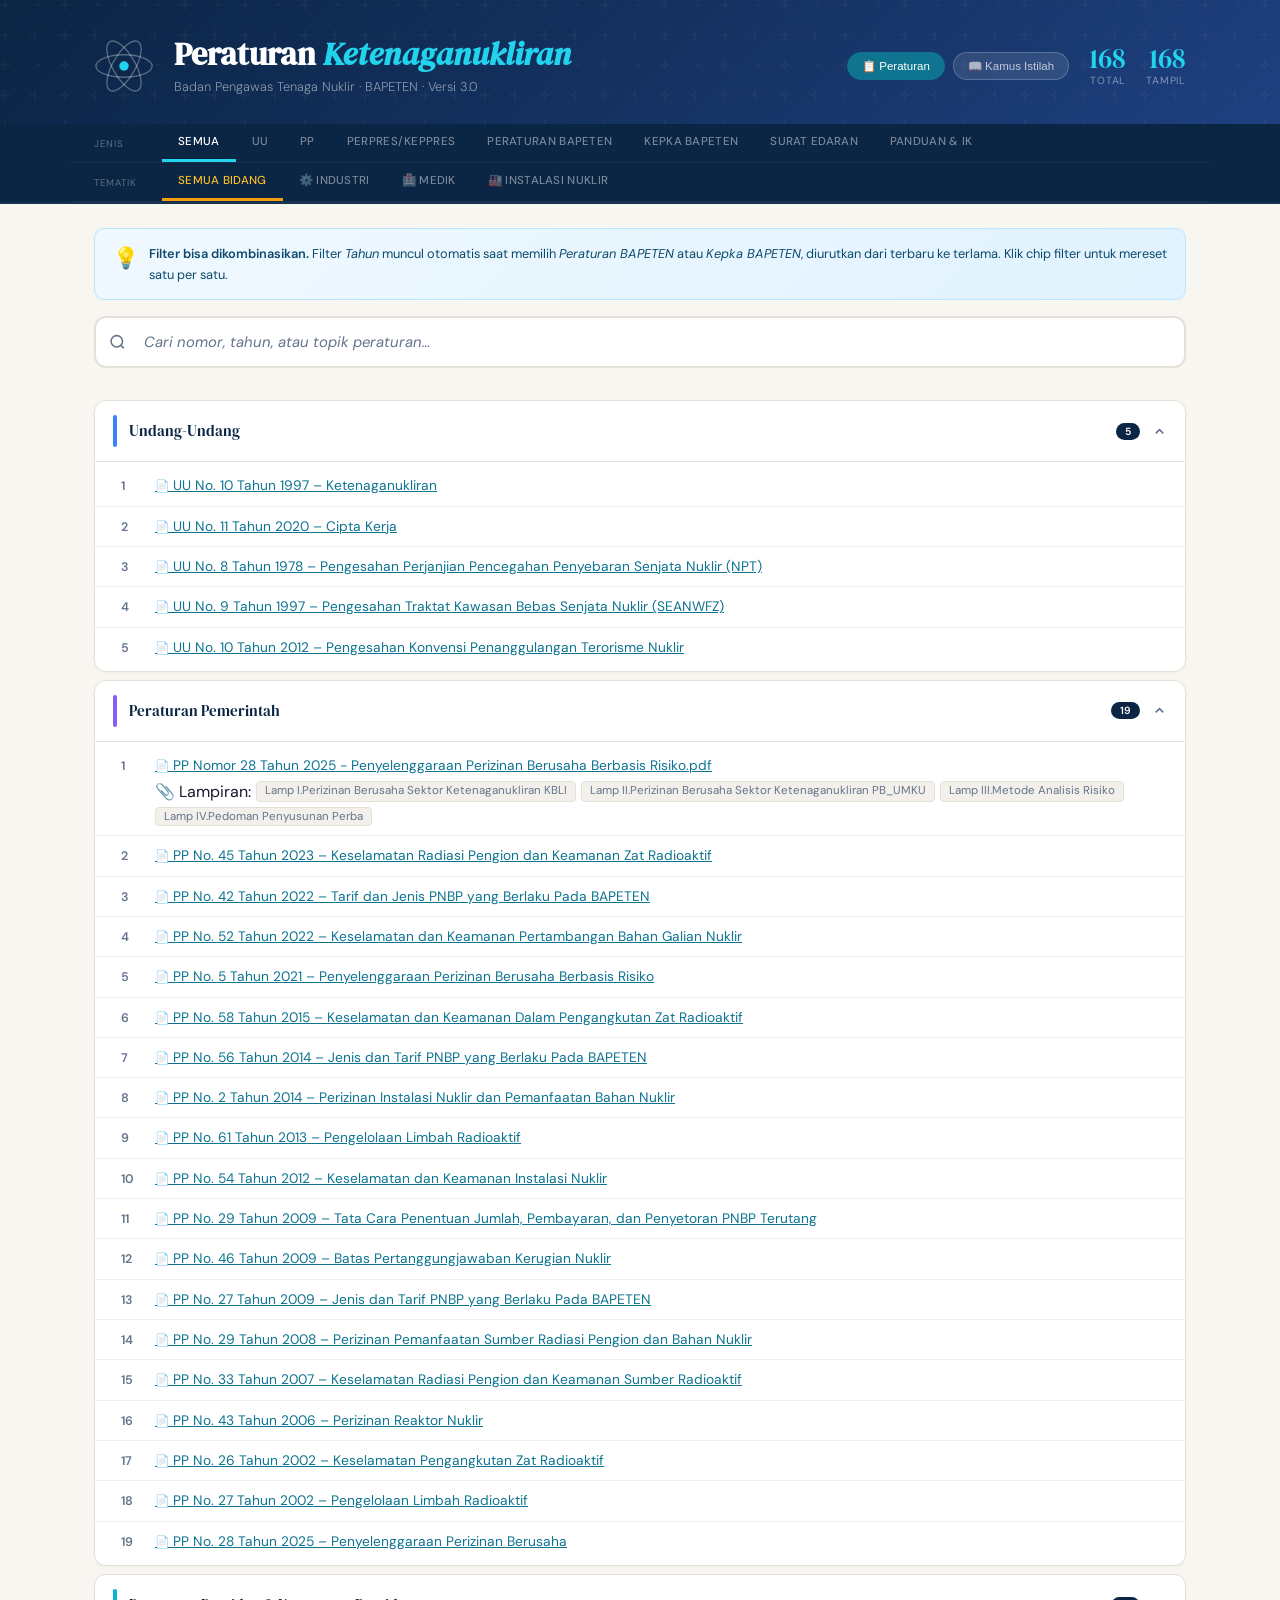
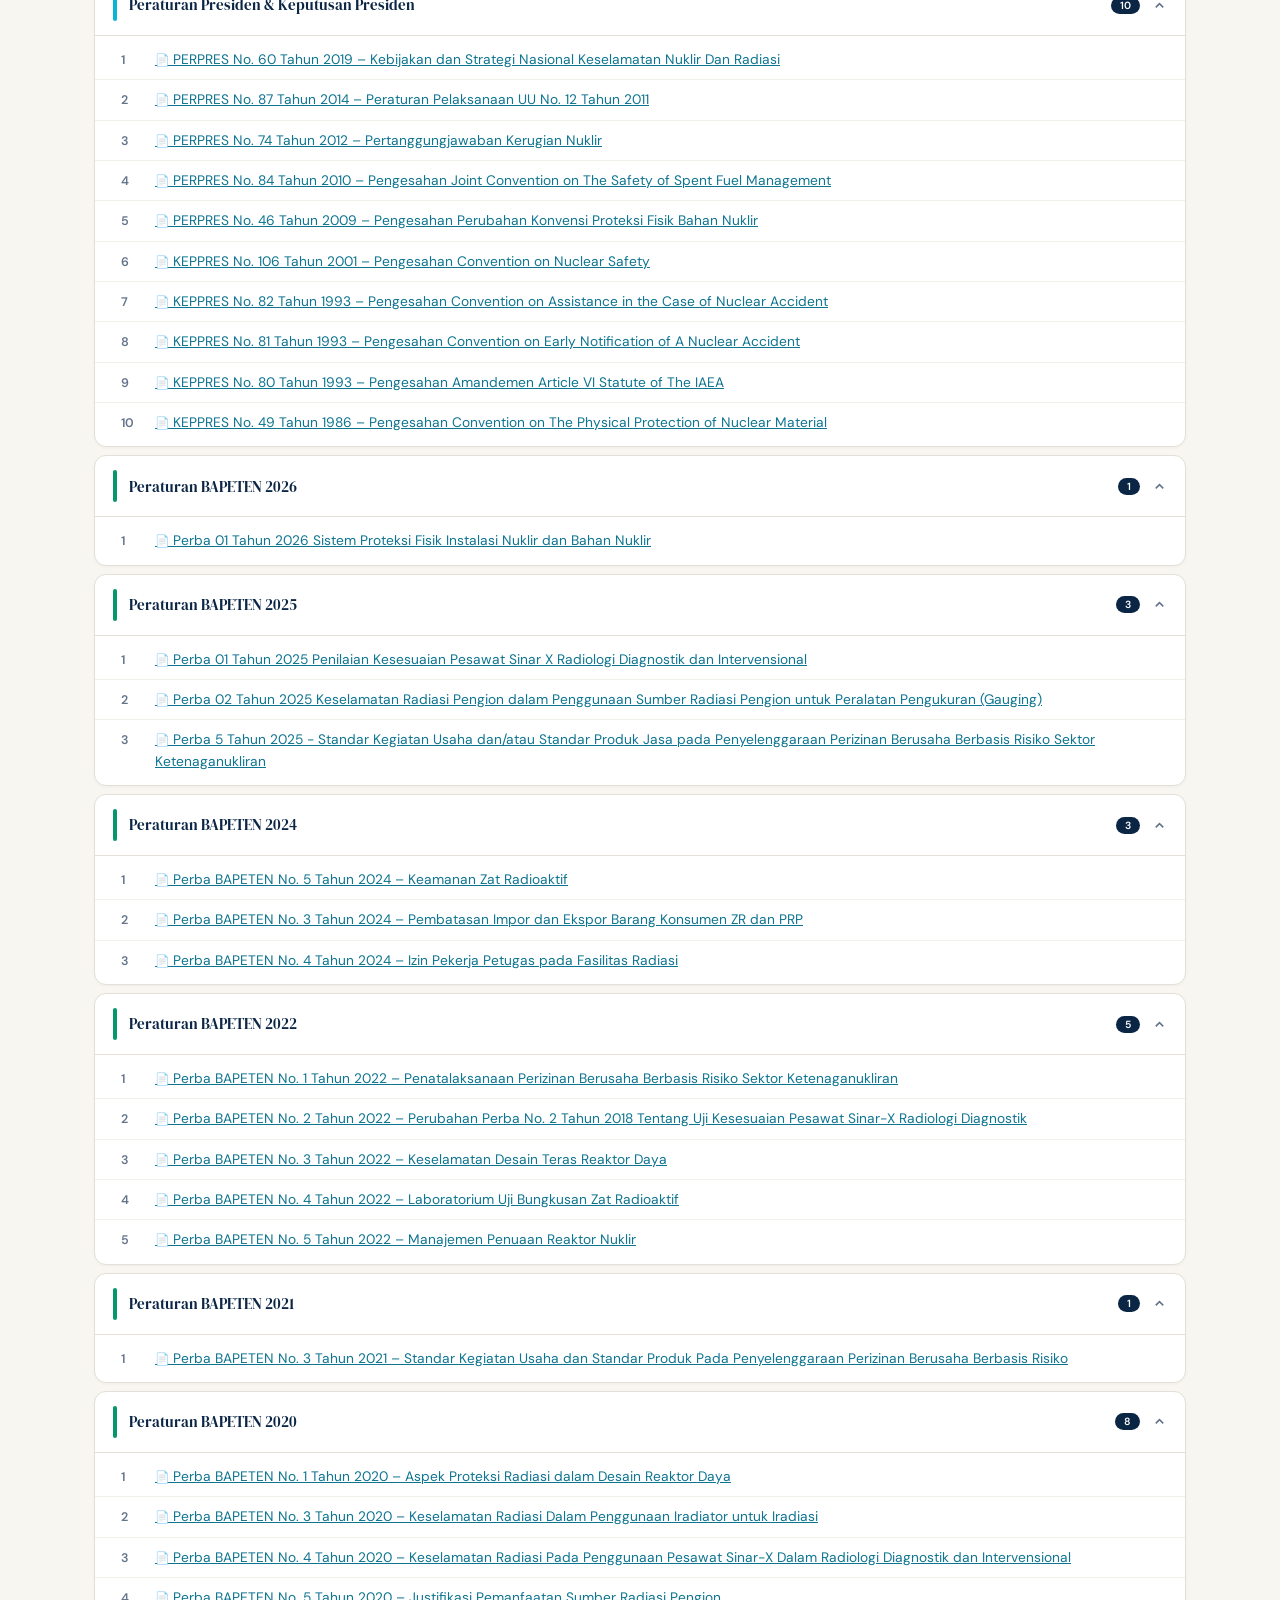
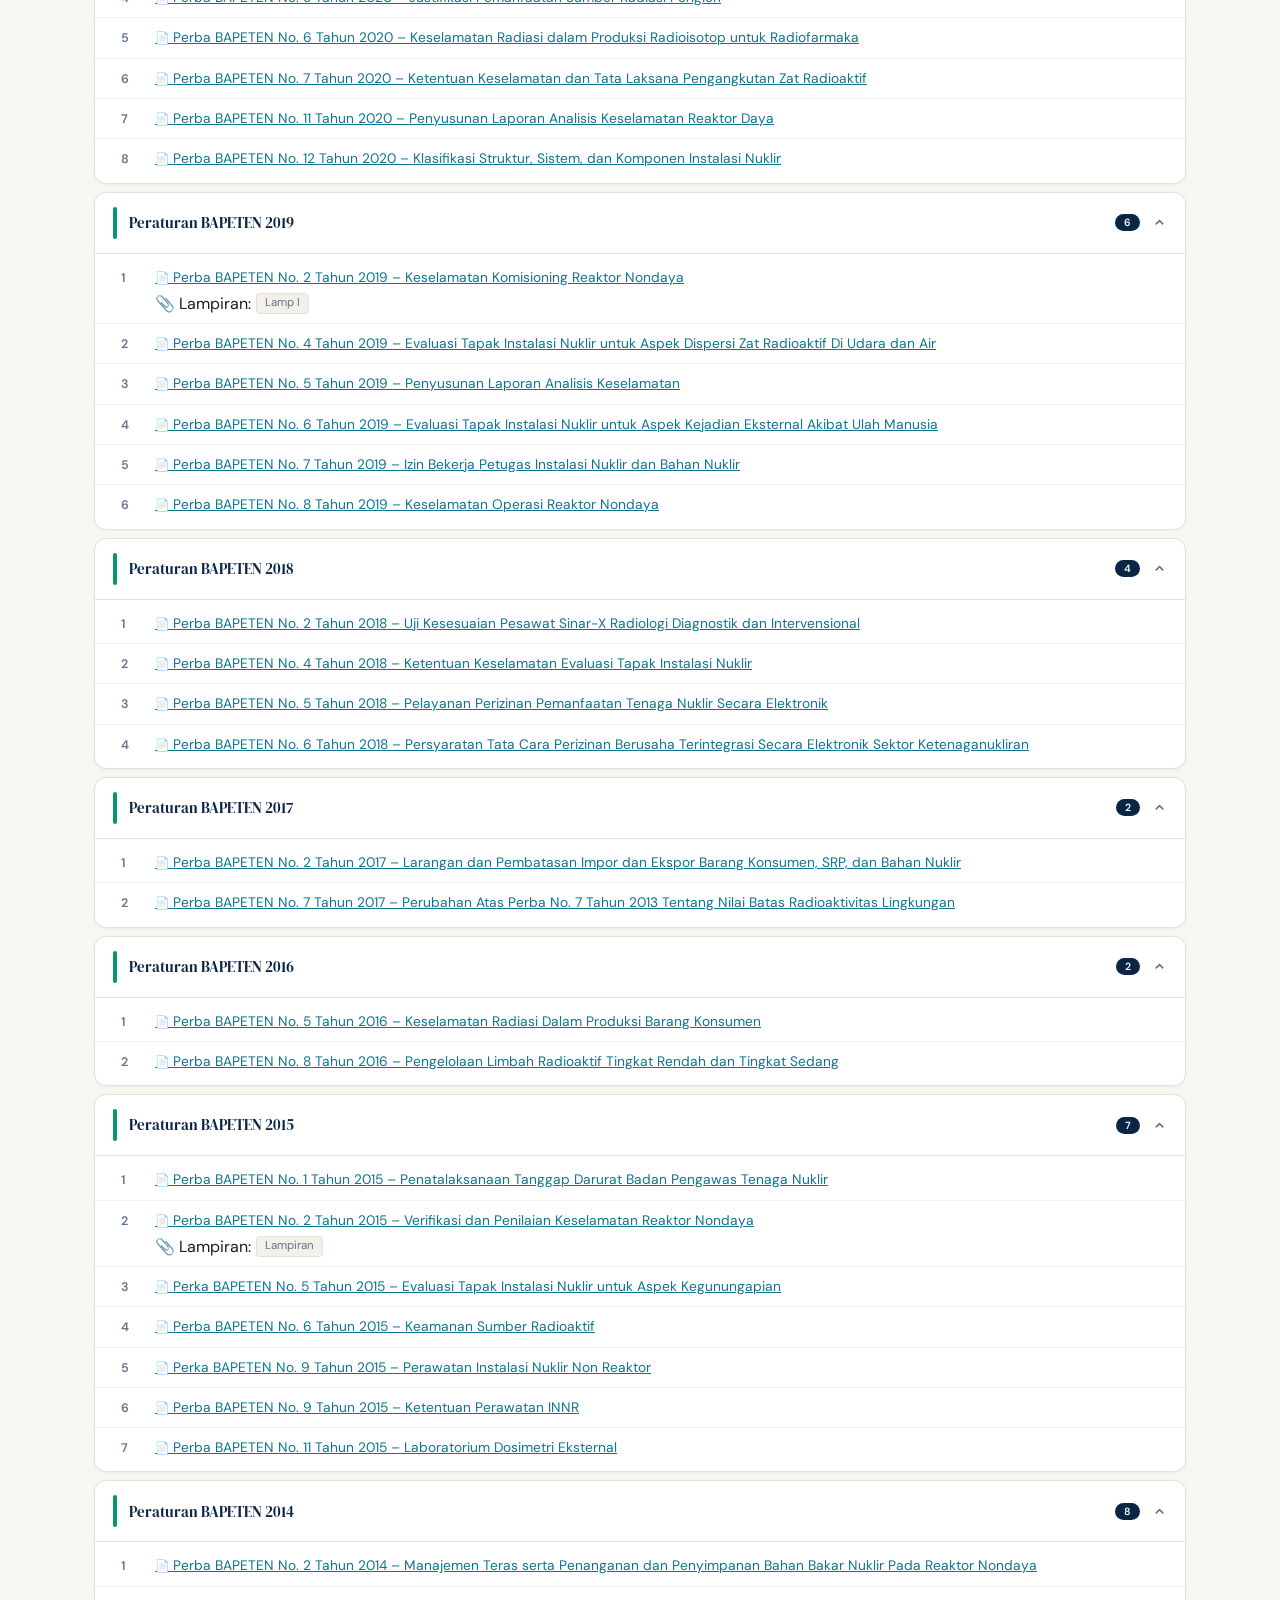
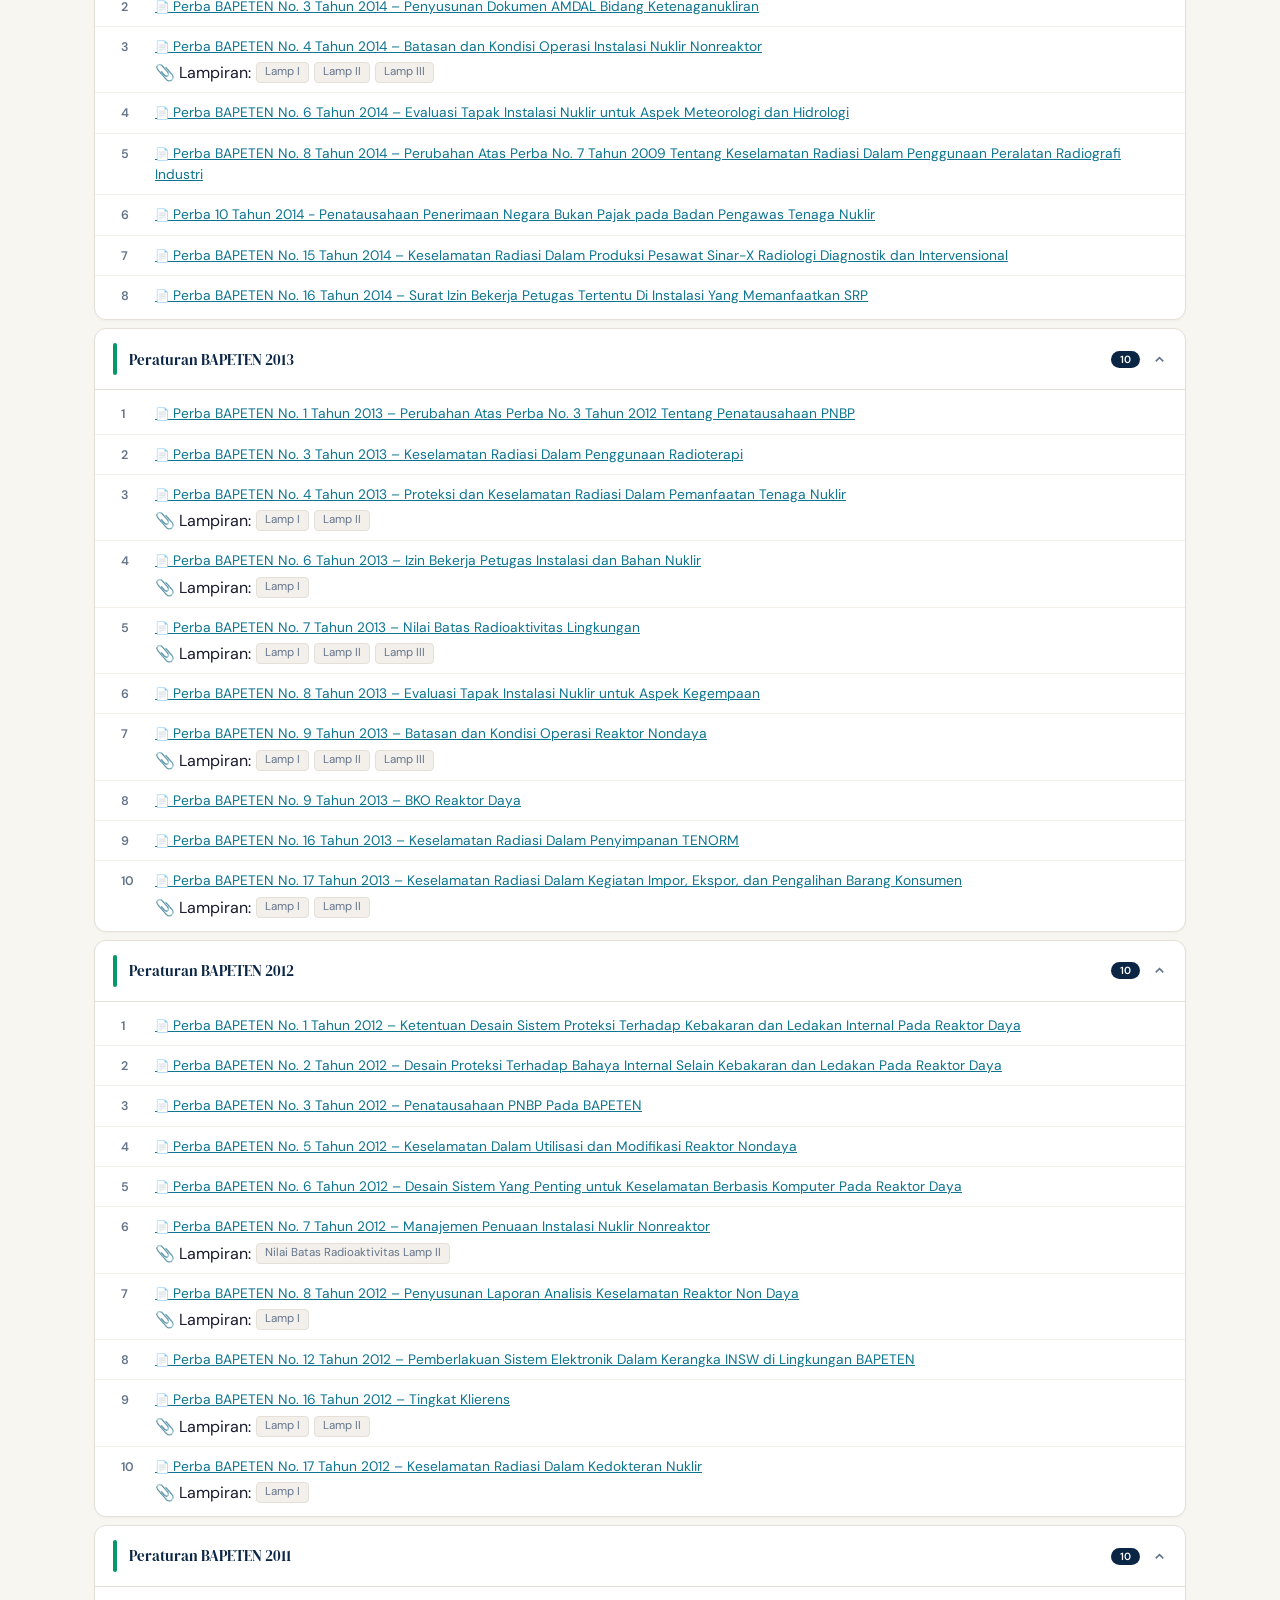
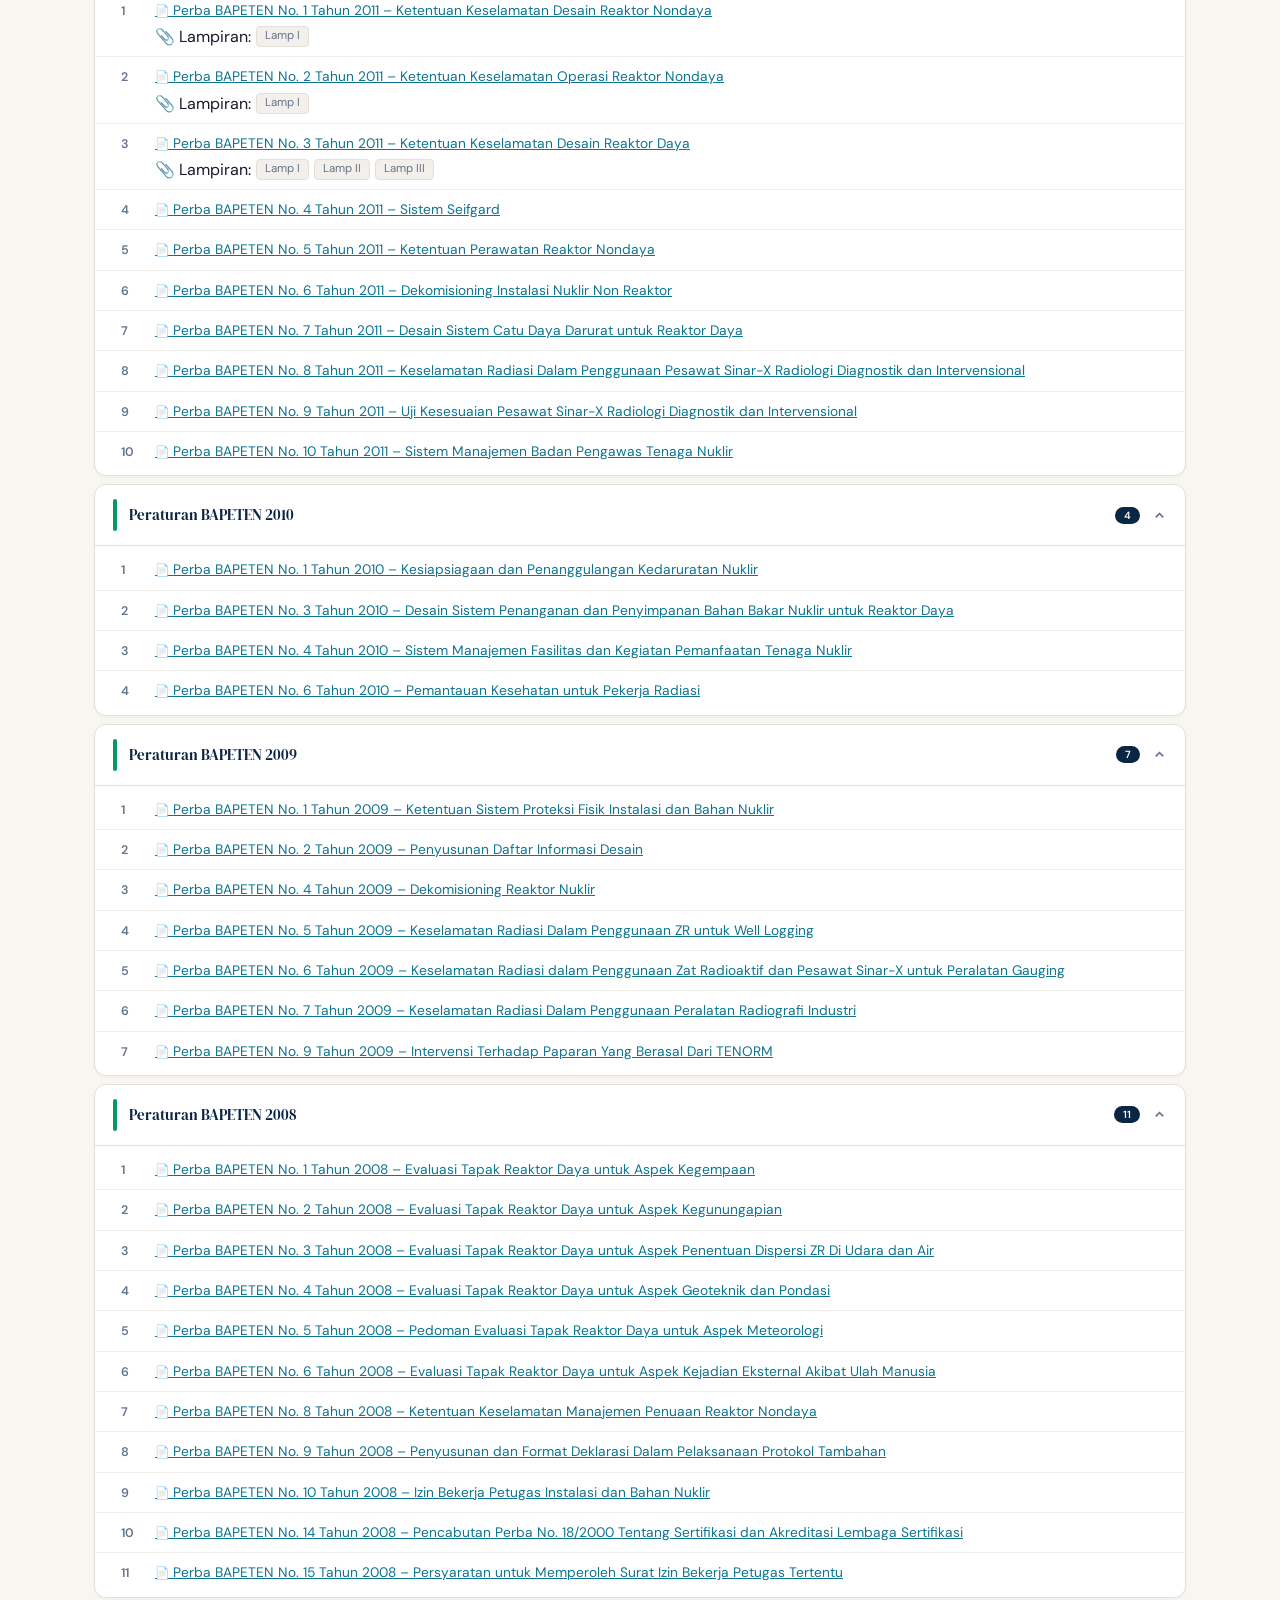
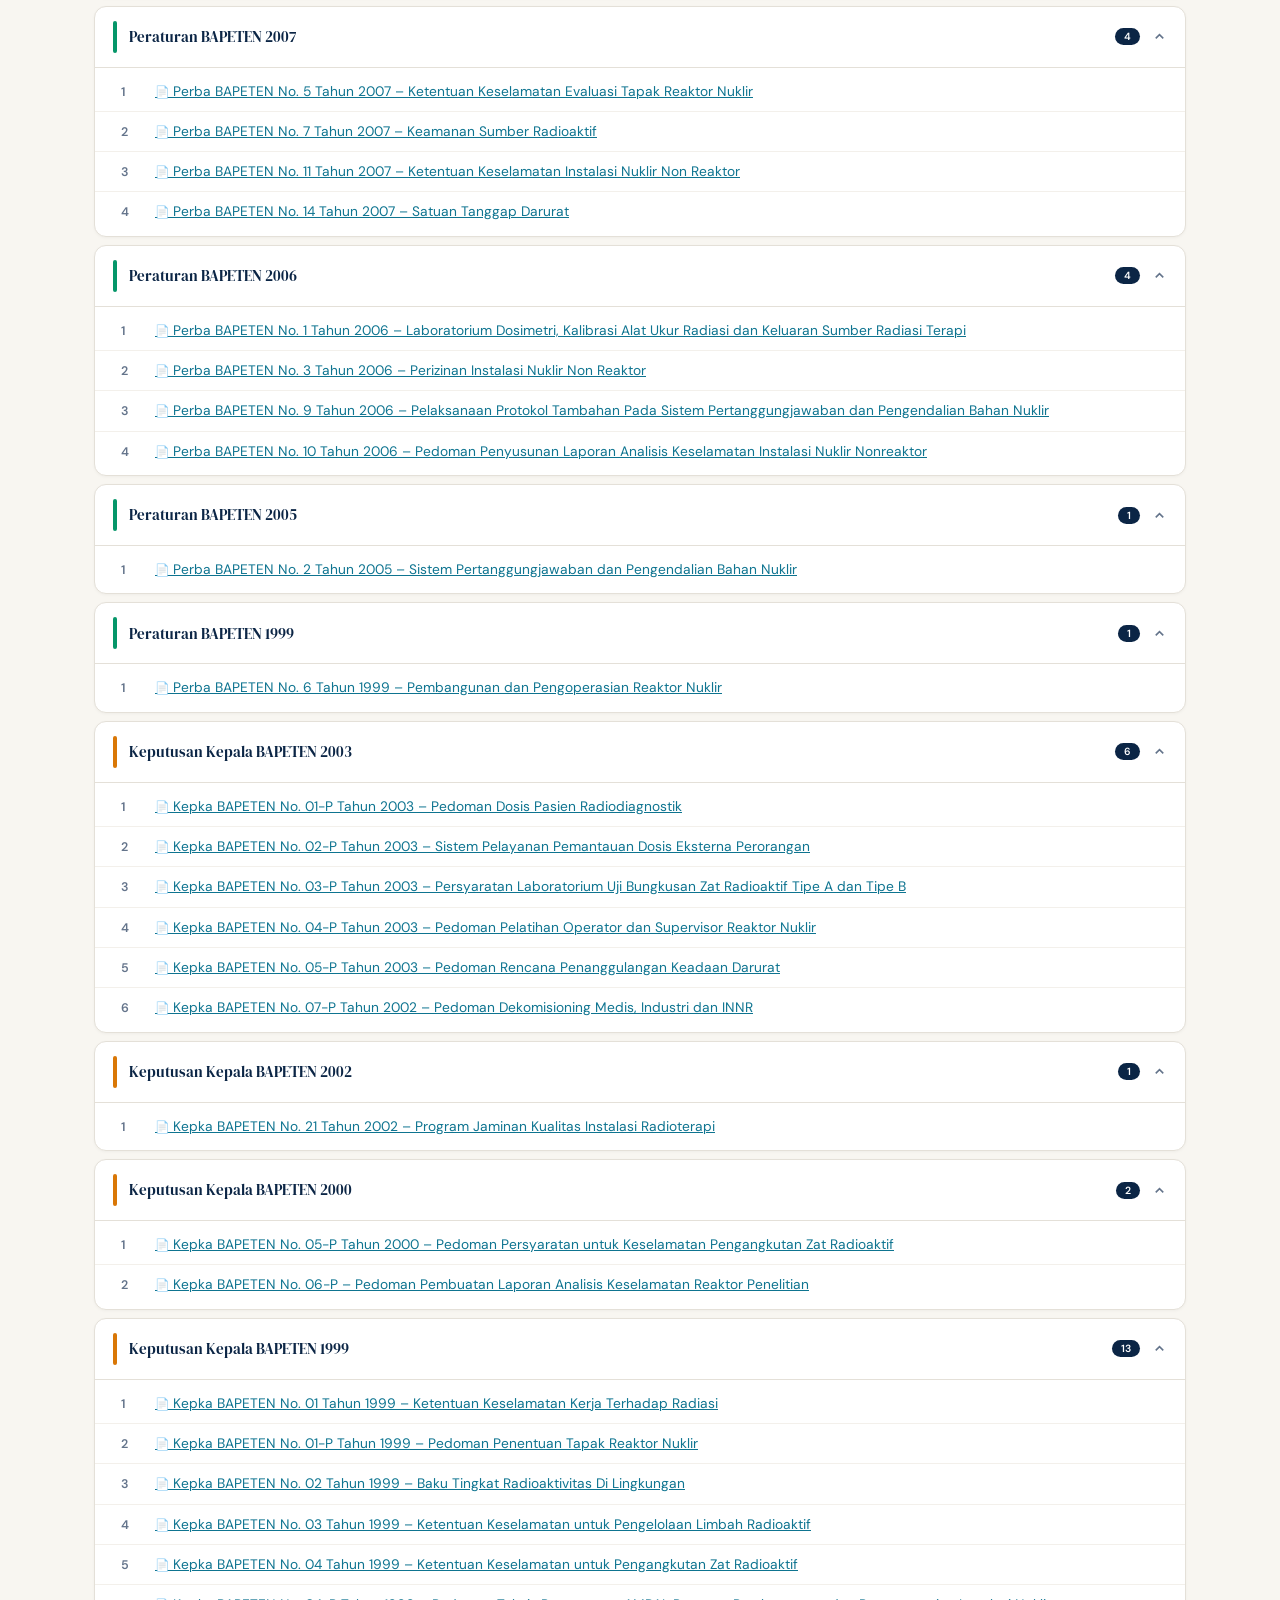
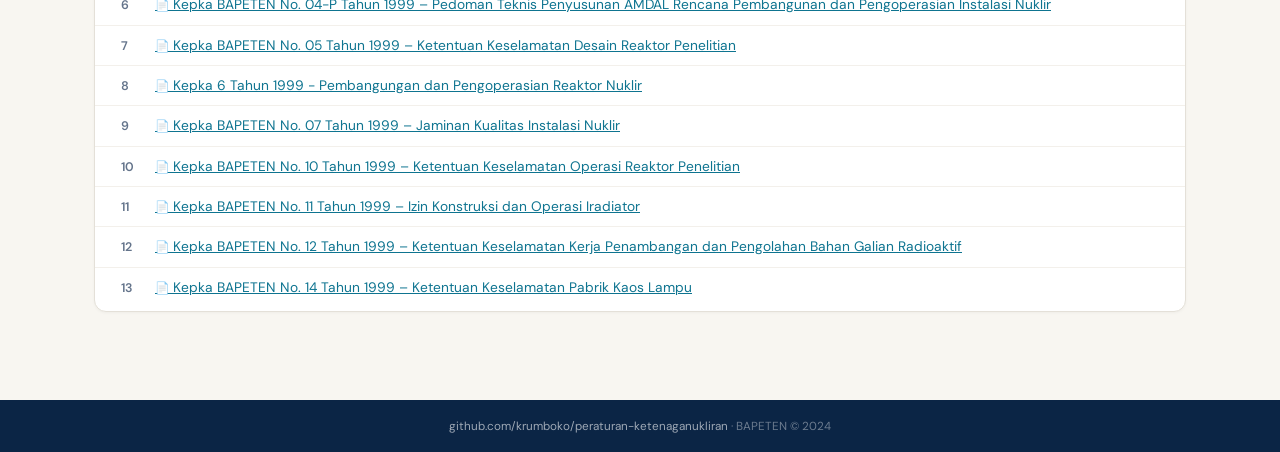
==== index.html @ 2576c566 "Add files via upload" ====
<!DOCTYPE html>
<html lang="id">
<head>
<meta charset="UTF-8"/>
<meta name="viewport" content="width=device-width, initial-scale=1.0"/>
<title>Peraturan Ketenaganukliran – BAPETEN</title>
<link href="https://fonts.googleapis.com/css2?family=DM+Serif+Display:ital@0;1&family=DM+Sans:wght@300;400;500;600&display=swap" rel="stylesheet"/>
<style>
*,*::before,*::after{box-sizing:border-box;margin:0;padding:0}
:root{
  --navy:#0b2545;--navy2:#163466;--teal:#0e7490;--teal-light:#22d3ee;
  --cream:#f8f6f1;--paper:#ffffff;--border:#e4e0d8;--text:#1a1a2e;
  --muted:#64748b;--green:#059669;--amber:#d97706;
}
html{scroll-behavior:smooth}
body{font-family:'DM Sans',sans-serif;background:var(--cream);color:var(--text);min-height:100vh;}
header{background:linear-gradient(135deg,var(--navy) 0%,var(--navy2) 60%,#1e4080 100%);position:relative;overflow:hidden;}
header::before{content:'';position:absolute;inset:0;background:url("data:image/svg+xml,%3Csvg width='60' height='60' viewBox='0 0 60 60' xmlns='http://www.w3.org/2000/svg'%3E%3Cg fill='none' fill-rule='evenodd'%3E%3Cg fill='%23ffffff' fill-opacity='0.03'%3E%3Cpath d='M36 34v-4h-2v4h-4v2h4v4h2V6h4V4h-4zM6 34v-4H4v4H0v2h4v4h2v-4h4v-2H6zM6 4V0H4v4H0v2h4v4h2V6h4V4H6z'/%3E%3C/g%3E%3C/g%3E%3C/svg%3E");pointer-events:none;}
.header-inner{max-width:1140px;margin:0 auto;padding:36px 24px 28px;display:flex;align-items:center;gap:20px;position:relative;z-index:1;}
.atom-icon{width:60px;height:60px;flex-shrink:0;}
.header-text h1{font-family:'DM Serif Display',serif;font-size:2rem;color:#fff;line-height:1.1;}
.header-text h1 em{font-style:italic;color:var(--teal-light);}
.header-text p{color:rgba(255,255,255,.5);font-size:.8rem;margin-top:5px;font-weight:300;}
.header-stats{margin-left:auto;flex-shrink:0;display:flex;gap:20px;}
.hstat{text-align:right;}
.hstat-num{font-family:'DM Serif Display',serif;font-size:1.7rem;color:var(--teal-light);line-height:1;}
.hstat-label{font-size:.65rem;color:rgba(255,255,255,.45);text-transform:uppercase;letter-spacing:.8px;margin-top:2px;}

.filters-wrap{background:var(--navy);border-bottom:2px solid rgba(255,255,255,.06);position:sticky;top:0;z-index:100;}
.filter-row{max-width:1140px;margin:0 auto;padding:0 24px;display:flex;align-items:center;border-bottom:1px solid rgba(255,255,255,.05);}
.filter-row:last-child{border-bottom:none}
.filter-label{font-size:.6rem;color:rgba(255,255,255,.35);text-transform:uppercase;letter-spacing:1px;white-space:nowrap;padding-right:12px;min-width:68px;}
.tabs-scroll{display:flex;overflow-x:auto;scrollbar-width:none;flex:1;}
.tabs-scroll::-webkit-scrollbar{display:none}
.tab{padding:10px 16px;font-size:.72rem;font-weight:500;letter-spacing:.3px;color:rgba(255,255,255,.45);cursor:pointer;white-space:nowrap;border-bottom:3px solid transparent;transition:all .18s;text-transform:uppercase;}
.tab:hover{color:rgba(255,255,255,.75)}
.tab.active{color:#fff;}
.row-jenis .tab.active{border-bottom-color:var(--teal-light);}
.row-tematik .tab.active{border-bottom-color:#f59e0b;color:#fbbf24;}
.row-tahun .tab.active{border-bottom-color:#a78bfa;color:#c4b5fd;}
/* Baris tahun bisa disembunyikan */
#rowTahun{transition:opacity .2s;}

main{max-width:1140px;margin:0 auto;padding:24px 24px 80px;}
.search-wrap{position:relative;margin-bottom:16px;}
.search-wrap input{width:100%;padding:14px 20px 14px 48px;border:2px solid var(--border);border-radius:12px;background:var(--paper);font-family:'DM Sans',sans-serif;font-size:.93rem;color:var(--text);outline:none;transition:border-color .2s,box-shadow .2s;}
.search-wrap input:focus{border-color:var(--teal);box-shadow:0 0 0 4px rgba(14,116,144,.1);}
.search-wrap input::placeholder{color:var(--muted);font-style:italic}
.s-icon{position:absolute;left:15px;top:50%;transform:translateY(-50%);color:var(--muted);pointer-events:none;}
.s-badge{position:absolute;right:14px;top:50%;transform:translateY(-50%);background:var(--navy2);color:#fff;font-size:.68rem;font-weight:600;padding:3px 9px;border-radius:20px;display:none;}

.active-filters{display:flex;gap:8px;flex-wrap:wrap;margin-bottom:16px;min-height:0;}
.filter-chip{display:inline-flex;align-items:center;gap:5px;background:var(--navy2);color:#fff;font-size:.72rem;padding:4px 10px;border-radius:20px;cursor:pointer;}
.filter-chip span{opacity:.5;font-size:.8rem;}
.filter-chip:hover{background:#1e3a6e}

.section{background:var(--paper);border:1px solid var(--border);border-radius:12px;margin-bottom:8px;overflow:hidden;box-shadow:0 1px 3px rgba(0,0,0,.04);}
.sec-head{display:flex;align-items:center;gap:12px;padding:14px 18px;cursor:pointer;transition:background .15s;user-select:none;}
.sec-head:hover{background:#f9f8f6}
.sec-stripe{width:4px;height:32px;border-radius:4px;flex-shrink:0;}
.sec-title{font-family:'DM Serif Display',serif;font-size:.95rem;color:var(--navy);flex:1;line-height:1.3;}
.sec-count{background:var(--navy);color:#fff;font-size:.65rem;font-weight:600;padding:2px 9px;border-radius:20px;flex-shrink:0;}
.sec-chevron{color:var(--muted);transition:transform .25s;flex-shrink:0;}
.section.open .sec-chevron{transform:rotate(180deg)}
.sec-body{display:none;border-top:1px solid var(--border);}
.section.open .sec-body{display:block}
.item-list{padding:4px 0}
.item{display:flex;align-items:flex-start;gap:10px;padding:9px 18px 9px 26px;border-bottom:1px solid #f3f0eb;transition:background .1s;}
.item:last-child{border-bottom:none}
.item:hover{background:#fafaf8}
.item-num{flex-shrink:0;font-size:.78rem;color:var(--muted);min-width:24px;padding-top:3px;font-weight:600;}
.item-content{flex:1;min-width:0}
.item-link{color:var(--teal);text-decoration:underline;font-size:.86rem;line-height:1.55;display:block;transition:color .15s;cursor:pointer;}
.item-link:hover{color:var(--navy);text-decoration:underline;font-weight:600;}
.item-link::before{content:'📄 ';font-size:.73rem;}
.item-lamps{display:flex;flex-wrap:wrap;gap:5px;margin-top:5px;}
.lamp-link{display:inline-block;font-size:.72rem;color:var(--muted);background:#f3f0eb;border:1px solid var(--border);border-radius:4px;padding:1px 8px;text-decoration:none;transition:all .15s;white-space:nowrap;}
.lamp-link:hover{background:var(--teal);color:#fff;border-color:var(--teal);}
mark{background:#fef08a;color:inherit;border-radius:2px;padding:0 1px}
.empty{display:none;text-align:center;padding:56px 24px;color:var(--muted);}
.empty p{font-style:italic;font-size:.88rem}
.stripe-uu{background:#3b82f6}.stripe-pp{background:#8b5cf6}.stripe-perpres{background:#06b6d4}
.stripe-perka{background:var(--green)}.stripe-kepka{background:var(--amber)}.stripe-se{background:#dc2626}
.stripe-panduan{background:#ec4899}
.guide{background:linear-gradient(135deg,#f0f9ff,#e0f2fe);border:1px solid #bae6fd;border-radius:10px;padding:14px 18px;margin-bottom:16px;display:flex;gap:10px;}
.guide-icon{font-size:1.3rem;flex-shrink:0;padding-top:1px;}
.guide-text{font-size:.8rem;color:#0c4a6e;line-height:1.65}
.guide-text strong{font-weight:600}
footer{background:var(--navy);color:rgba(255,255,255,.4);text-align:center;padding:18px 24px;font-size:.73rem;}

/* ── KAMUS ── */
.page-btn-wrap{display:flex;gap:8px;margin-left:auto;flex-shrink:0;}
.page-btn{background:rgba(255,255,255,.1);border:1px solid rgba(255,255,255,.2);color:rgba(255,255,255,.7);font-size:.72rem;font-weight:500;padding:6px 14px;border-radius:20px;cursor:pointer;transition:all .15s;white-space:nowrap;}
.page-btn:hover{background:rgba(255,255,255,.2);color:#fff;}
.page-btn.active{background:var(--teal);border-color:var(--teal);color:#fff;}
#pageKamus{display:none;}
#pageKamus.active{display:block;}
#pagePeraturan{display:block;}
#pagePeraturan.active{display:block;}
.kamus-wrap{max-width:1140px;margin:0 auto;padding:24px 24px 80px;}
.kamus-search-wrap{position:relative;margin-bottom:20px;}
.kamus-search-wrap input{width:100%;padding:14px 20px 14px 48px;border:2px solid var(--border);border-radius:12px;background:var(--paper);font-family:'DM Sans',sans-serif;font-size:.93rem;color:var(--text);outline:none;transition:border-color .2s;}
.kamus-search-wrap input:focus{border-color:var(--teal);box-shadow:0 0 0 4px rgba(14,116,144,.1);}
.kamus-search-wrap input::placeholder{color:var(--muted);font-style:italic;}
.kamus-search-wrap svg{position:absolute;left:16px;top:50%;transform:translateY(-50%);color:var(--muted);}
.alpha-nav{display:flex;flex-wrap:wrap;gap:4px;margin-bottom:20px;}
.alpha-btn{width:32px;height:32px;display:flex;align-items:center;justify-content:center;border-radius:6px;font-size:.72rem;font-weight:600;cursor:pointer;border:1px solid var(--border);background:var(--paper);color:var(--muted);transition:all .15s;}
.alpha-btn:hover{border-color:var(--teal);color:var(--teal);}
.alpha-btn.active{background:var(--navy);color:#fff;border-color:var(--navy);}
.alpha-btn.disabled{opacity:.3;cursor:default;pointer-events:none;}
.kamus-count{font-size:.78rem;color:var(--muted);margin-bottom:16px;}
.kamus-list{display:flex;flex-direction:column;gap:8px;}
.kamus-card{background:var(--paper);border:1px solid var(--border);border-radius:12px;overflow:hidden;transition:box-shadow .15s;}
.kamus-card:hover{box-shadow:0 2px 12px rgba(0,0,0,.08);}
.kamus-card-header{padding:14px 18px;display:flex;align-items:center;gap:10px;cursor:pointer;}
.kamus-initial{width:36px;height:36px;border-radius:8px;background:var(--navy);color:#fff;display:flex;align-items:center;justify-content:center;font-weight:700;font-size:.85rem;flex-shrink:0;}
.kamus-istilah{font-weight:600;font-size:.9rem;color:var(--navy);flex:1;}
.kamus-toggle{color:var(--muted);font-size:.8rem;transition:transform .2s;}
.kamus-card.open .kamus-toggle{transform:rotate(180deg);}
.kamus-body{display:none;padding:0 18px 16px 64px;border-top:1px solid var(--border);}
.kamus-card.open .kamus-body{display:block;}
.kamus-definisi{font-size:.84rem;color:var(--text);line-height:1.7;padding-top:12px;}
.kamus-sumber{margin-top:10px;display:flex;flex-wrap:wrap;gap:5px;}
.kamus-sumber-label{font-size:.68rem;color:var(--muted);margin-right:4px;}
.kamus-sumber-tag{font-size:.65rem;background:#f0f4f8;border:1px solid var(--border);color:var(--muted);padding:2px 8px;border-radius:10px;}
.kamus-empty{text-align:center;padding:48px;color:var(--muted);font-style:italic;}
footer a{color:rgba(255,255,255,.6);text-decoration:none}
@media(max-width:640px){.header-stats{display:none}.header-text h1{font-size:1.5rem}.atom-icon{width:44px;height:44px}}
</style>
</head>
<body>
<header>
  <div class="header-inner">
    <svg class="atom-icon" viewBox="0 0 64 64" fill="none">
      <ellipse cx="32" cy="32" rx="30" ry="12" stroke="rgba(255,255,255,0.3)" stroke-width="1.5"/>
      <ellipse cx="32" cy="32" rx="30" ry="12" stroke="rgba(255,255,255,0.3)" stroke-width="1.5" transform="rotate(60 32 32)"/>
      <ellipse cx="32" cy="32" rx="30" ry="12" stroke="rgba(255,255,255,0.3)" stroke-width="1.5" transform="rotate(120 32 32)"/>
      <circle cx="32" cy="32" r="5" fill="#22d3ee"/>
    </svg>
    <div class="header-text">
      <h1>Peraturan <em>Ketenaganukliran</em></h1>
      <p>Badan Pengawas Tenaga Nuklir · BAPETEN · Versi 3.0</p>
    </div>
    <div class="header-stats">
    <div class="page-btn-wrap">
      <button class="page-btn active" onclick="showPage('peraturan')">📋 Peraturan</button>
      <button class="page-btn" onclick="showPage('kamus')">📖 Kamus Istilah</button>
    </div>
  </div>
      <div class="hstat"><div class="hstat-num" id="hTotal">—</div><div class="hstat-label">Total</div></div>
      <div class="hstat"><div class="hstat-num" id="hVisible">—</div><div class="hstat-label">Tampil</div></div>
    </div>
  </div>
</header>

<div class="filters-wrap">
  <!-- BARIS 1: Jenis -->
  <div class="filter-row row-jenis">
    <span class="filter-label">Jenis</span>
    <div class="tabs-scroll" id="tabsJenis">
      <div class="tab active" data-f="all">Semua</div>
      <div class="tab" data-f="uu">UU</div>
      <div class="tab" data-f="pp">PP</div>
      <div class="tab" data-f="perpres">Perpres/Keppres</div>
      <div class="tab" data-f="perka">Peraturan BAPETEN</div>
      <div class="tab" data-f="kepka">Kepka BAPETEN</div>
      <div class="tab" data-f="se">Surat Edaran</div>
      <div class="tab" data-f="panduan">Panduan &amp; IK</div>
    </div>
  </div>
  <!-- BARIS 2: Tematik -->
  <div class="filter-row row-tematik">
    <span class="filter-label">Tematik</span>
    <div class="tabs-scroll" id="tabsTematik">
      <div class="tab active" data-t="all">Semua Bidang</div>
      <div class="tab" data-t="industri">⚙️ Industri</div>
      <div class="tab" data-t="medik">🏥 Medik</div>
      <div class="tab" data-t="instalasi">🏭 Instalasi Nuklir</div>
    </div>
  </div>
  <!-- BARIS 3: Tahun — hanya tampil saat Jenis = Perka atau Kepka -->
  <div class="filter-row row-tahun" id="rowTahun" style="display:none">
    <span class="filter-label">Tahun</span>
    <div class="tabs-scroll" id="tabsTahun">
      <div class="tab active" data-y="all">Semua</div>
      <!-- Diisi otomatis oleh JS -->
    </div>
  </div>
</div>

<div id="pagePeraturan">
<main>
  <div class="guide">
    <div class="guide-icon">💡</div>
    <div class="guide-text">
      <strong>Filter bisa dikombinasikan.</strong> Filter <em>Tahun</em> muncul otomatis saat memilih <em>Peraturan BAPETEN</em> atau <em>Kepka BAPETEN</em>, diurutkan dari terbaru ke terlama. Klik chip filter untuk mereset satu per satu.
    </div>
  </div>
  <div class="search-wrap">
    <svg class="s-icon" width="17" height="17" viewBox="0 0 24 24" fill="none" stroke="currentColor" stroke-width="2.2"><circle cx="11" cy="11" r="8"/><path d="M21 21l-4.35-4.35"/></svg>
    <input type="text" id="q" placeholder="Cari nomor, tahun, atau topik peraturan…"/>
    <span class="s-badge" id="sBadge"></span>
  </div>
  <div class="active-filters" id="activeFilters"></div>
  <div id="container"></div>
  <div class="empty" id="empty"><p>Tidak ada peraturan yang cocok dengan filter yang dipilih.</p></div>
</main>
</div>

<!-- HALAMAN KAMUS ISTILAH -->
<div id="pageKamus">
<div class="kamus-wrap">
  <div class="kamus-search-wrap">
    <svg width="17" height="17" viewBox="0 0 24 24" fill="none" stroke="currentColor" stroke-width="2.2"><circle cx="11" cy="11" r="8"/><path d="M21 21l-4.35-4.35"/></svg>
    <input type="text" id="kamusQ" placeholder="Cari istilah…" oninput="renderKamus()"/>
  </div>
  <div class="alpha-nav" id="alphNav"></div>
  <div class="kamus-count" id="kamusCount"></div>
  <div class="kamus-list" id="kamusList"></div>
</div>
</div>

<footer>
  <a href="https://github.com/krumboko/peraturan-ketenaganukliran" target="_blank">github.com/krumboko/peraturan-ketenaganukliran</a> · BAPETEN © 2024
</footer>

<script src="data.js"></script>
<script>
const BASE = 'dokumen/';
const STRIPE = {uu:'stripe-uu',pp:'stripe-pp',perpres:'stripe-perpres',perka:'stripe-perka',kepka:'stripe-kepka',se:'stripe-se',panduan:'stripe-panduan'};

// Jenis yang menampilkan filter Tahun
const JENIS_WITH_TAHUN = ['perka','kepka'];

let filterJenis='all', filterTematik='all', filterTahun='all', query='';

// ── Ambil tahun unik dari Perka/Kepka saja, urut terbaru ──
function getTahunList(jenis){
  const set=new Set();
  SECTIONS.forEach(sec=>{
    // Hanya dari section perka atau kepka
    if(!JENIS_WITH_TAHUN.includes(sec.cat)) return;
    // Jika jenis dipilih spesifik, hanya ambil dari jenis itu
    if(jenis!=='all' && sec.cat!==jenis) return;
    // Ambil tahun dari judul section
    const tm=sec.title.match(/\b(19|20)\d{2}\b/g);
    if(tm) tm.forEach(y=>set.add(y));
    // Ambil dari nama file item
    sec.items.forEach(it=>{
      const m=it.f.match(/\b(19|20)\d{2}\b/);
      if(m) set.add(m[0]);
    });
  });
  return Array.from(set).sort((a,b)=>Number(b)-Number(a)); // terbaru dulu
}

// ── Tampil/sembunyikan & rebuild tab tahun ──
function updateTahunRow(jenis){
  const rowEl=document.getElementById('rowTahun');
  const show=JENIS_WITH_TAHUN.includes(jenis);
  rowEl.style.display=show?'':'none';

  if(!show){ filterTahun='all'; return; }

  // Rebuild: hapus semua tab kecuali "Semua"
  const container=document.getElementById('tabsTahun');
  container.querySelectorAll('.tab:not([data-y="all"])').forEach(t=>t.remove());

  getTahunList(jenis).forEach(y=>{
    const d=document.createElement('div');
    d.className='tab'; d.dataset.y=y; d.textContent=y;
    container.appendChild(d);
  });

  filterTahun='all';
  setActiveTab('tabsTahun','all','y');
}

function matchTahun(item, tahun){
  if(tahun==='all') return true;
  const m=item.f.match(/\b(19|20)\d{2}\b/);
  return m && m[0]===tahun;
}

function esc(s){return s.replace(/&/g,'&amp;').replace(/</g,'&lt;').replace(/>/g,'&gt;')}
function hi(t,q){if(!q)return esc(t);const re=new RegExp(q.replace(/[.*+?^${}()|[\]\\]/g,'\\$&'),'gi');return esc(t).replace(re,m=>`<mark>${m}</mark>`)}

function render(){
  const q2=query.toLowerCase();
  let html='',visible=0;

  SECTIONS.forEach(sec=>{
    if(filterJenis!=='all'&&sec.cat!==filterJenis) return;

    const items=sec.items.filter(it=>{
      const matchT=filterTematik==='all'||(it.tag&&it.tag.includes(filterTematik));
      const matchY=matchTahun(it,filterTahun);
      const matchQ=!q2||it.t.toLowerCase().includes(q2);
      return matchT&&matchY&&matchQ;
    });

    if(!items.length) return;
    visible+=items.length;
    const stripe=STRIPE[sec.cat]||'stripe-uu';
    const autoOpen=q2||filterTematik!=='all'||filterTahun!=='all';
    const open=autoOpen?true:(sec._open!==false);

    html+=`<div class="section${open?' open':''}" id="SEC${sec.id}">
      <div class="sec-head" onclick="toggle('${sec.id}')">
        <div class="sec-stripe ${stripe}"></div>
        <div class="sec-title">${esc(sec.title)}</div>
        <div class="sec-count">${items.length}</div>
        <svg class="sec-chevron" width="15" height="15" viewBox="0 0 24 24" fill="none" stroke="currentColor" stroke-width="2.5"><polyline points="6 9 12 15 18 9"/></svg>
      </div>
      <div class="sec-body"><div class="item-list">`;
    items.forEach((it,i)=>{
      let lampHtml = '';
      if(it.lamp && it.lamp.length){
        lampHtml = `<div class="item-lamps">📎 Lampiran: `
          + it.lamp.map(l=>`<a class="lamp-link" href="${BASE+encodeURIComponent(l.f)}" target="_blank">${l.l}</a>`).join('')
          + `</div>`;
      }
      html+=`<div class="item"><span class="item-num">${i+1}</span><div class="item-content"><a class="item-link" href="${BASE+encodeURIComponent(it.f)}" target="_blank">${hi(it.t,query)}</a>${lampHtml}</div></div>`;
    });
    html+=`</div></div></div>`;
  });

  document.getElementById('container').innerHTML=html;
  document.getElementById('empty').style.display=visible===0?'block':'none';
  document.getElementById('hTotal').textContent=SECTIONS.reduce((a,s)=>a+s.items.length,0);
  document.getElementById('hVisible').textContent=visible;

  const badge=document.getElementById('sBadge');
  if(q2){badge.textContent=visible+' hasil';badge.style.display='block';}
  else{badge.style.display='none';}
  updateChips();
}

function updateChips(){
  const chips=document.getElementById('activeFilters');
  const LABEL={uu:'UU',pp:'PP',perpres:'Perpres/Keppres',perka:'Peraturan BAPETEN',kepka:'Kepka BAPETEN',se:'Surat Edaran',panduan:'Panduan & IK'};
  let html='';
  if(filterJenis!=='all') html+=`<div class="filter-chip" onclick="resetFilter('jenis')">Jenis: <strong>${LABEL[filterJenis]||filterJenis}</strong> <span>✕</span></div>`;
  if(filterTematik!=='all') html+=`<div class="filter-chip" onclick="resetFilter('tematik')">Tematik: <strong>${filterTematik}</strong> <span>✕</span></div>`;
  if(filterTahun!=='all') html+=`<div class="filter-chip" onclick="resetFilter('tahun')">Tahun: <strong>${filterTahun}</strong> <span>✕</span></div>`;
  if(query) html+=`<div class="filter-chip" onclick="resetFilter('query')">Cari: <strong>${esc(query)}</strong> <span>✕</span></div>`;
  chips.innerHTML=html;
}

function resetFilter(type){
  if(type==='jenis'){filterJenis='all';setActiveTab('tabsJenis','all','f');updateTahunRow('all');}
  if(type==='tematik'){filterTematik='all';setActiveTab('tabsTematik','all','t');}
  if(type==='tahun'){filterTahun='all';setActiveTab('tabsTahun','all','y');}
  if(type==='query'){query='';document.getElementById('q').value='';}
  render();
}

function setActiveTab(containerId,val,attr){
  document.querySelectorAll(`#${containerId} .tab`).forEach(t=>{
    t.classList.toggle('active',t.dataset[attr]===val);
  });
}

function toggle(id){
  const el=document.getElementById('SEC'+id);if(!el)return;
  const open=el.classList.toggle('open');
  const sec=SECTIONS.find(s=>s.id===id);if(sec)sec._open=open;
}

document.getElementById('tabsJenis').addEventListener('click',e=>{
  const tab=e.target.closest('.tab');if(!tab)return;
  setActiveTab('tabsJenis',tab.dataset.f,'f');
  filterJenis=tab.dataset.f;
  updateTahunRow(filterJenis); // tampil/sembunyikan baris tahun
  render();
});
document.getElementById('tabsTematik').addEventListener('click',e=>{
  const tab=e.target.closest('.tab');if(!tab)return;
  setActiveTab('tabsTematik',tab.dataset.t,'t');
  filterTematik=tab.dataset.t; render();
});
document.getElementById('tabsTahun').addEventListener('click',e=>{
  const tab=e.target.closest('.tab');if(!tab)return;
  setActiveTab('tabsTahun',tab.dataset.y,'y');
  filterTahun=tab.dataset.y; render();
});
document.getElementById('q').addEventListener('input',e=>{query=e.target.value.trim();render();});

// Init
render();

// ── PAGE SWITCHING ──
function showPage(page) {
  const isKamus = page === 'kamus';
  document.getElementById('pagePeraturan').style.display = isKamus ? 'none' : 'block';
  document.getElementById('pageKamus').style.display = isKamus ? 'block' : 'none';
  document.querySelectorAll('.page-btn').forEach((b, i) => {
    b.classList.toggle('active', isKamus ? i === 1 : i === 0);
  });
  document.querySelector('.filters-wrap').style.display = isKamus ? 'none' : 'block';
  if (isKamus) renderKamus();
}

// ── KAMUS ISTILAH ──
let KAMUS = [];
let activeAlpha = 'all';
let KAMUS_INDEX = {};
async function loadKamus() {
  try {
    const res = await fetch('kamus_istilah.json');
    KAMUS = await res.json();
    buildKamusIndex(KAMUS);
    buildAlphaNav();
  } catch(e) {
    console.warn('kamus_istilah.json tidak ditemukan:', e);
  }
}


function buildKamusIndex(kamus) {
  kamus.forEach(item => {
    const key = item.istilah.toLowerCase();
    KAMUS_INDEX[key] = item.entries.map(e => e.sumber);
  });
}
function buildAlphaNav() {
  const huruf = ['all', ...'ABCDEFGHIJKLMNOPQRSTUVWXYZ'];
  const tersedia = new Set(KAMUS.map(k => k.istilah[0].toUpperCase()));
  const wrap = document.getElementById('alphNav');
  wrap.innerHTML = huruf.map(h => {
    const disabled = h !== 'all' && !tersedia.has(h) ? ' disabled' : '';
    const label = h === 'all' ? 'Semua' : h;
    return `<div class="alpha-btn${disabled}${h === activeAlpha ? ' active' : ''}" onclick="setAlpha('${h}')">${label}</div>`;
  }).join('');
}

function setAlpha(h) {
  activeAlpha = h;
  buildAlphaNav();
  renderKamus();
}


function renderKamus() {
  const q = (document.getElementById('kamusQ')?.value || '').toLowerCase().trim();
  let list = KAMUS;

  if (activeAlpha !== 'all') {
    list = list.filter(k => k.istilah[0].toUpperCase() === activeAlpha);
  }

  if (q) {
    list = list.filter(k =>
      k.istilah.toLowerCase().includes(q) ||
      (k.entries || []).some(e => e.definisi.toLowerCase().includes(q))
    );
  }

  document.getElementById('kamusCount').textContent =
    `Menampilkan ${list.length} dari ${KAMUS.length} istilah`;

  if (!list.length) {
    document.getElementById('kamusList').innerHTML =
      '<div class="kamus-empty">Istilah tidak ditemukan.</div>';
    return;
  }

  const bgColors = ['#0b2545','#0e7490','#1e4080','#163466','#0c4a6e'];

  document.getElementById('kamusList').innerHTML = list.map((k, i) => {
    const initial = k.istilah[0].toUpperCase();
    const bg = bgColors[initial.charCodeAt(0) % bgColors.length];

    let istilah = k.istilah;

    // 🔥 GROUP DEFINISI — similarity-based (toleran OCR/typo)
    function normalize(s) {
      return (s || '').toLowerCase()
        .replace(/[^a-z0-9\s]/g, ' ')
        .replace(/\s+/g, ' ').trim();
    }
    function wordSet(s) {
      return new Set(normalize(s).split(' ').filter(w => w.length > 2));
    }
    function jaccard(a, b) {
      const sa = wordSet(a), sb = wordSet(b);
      let inter = 0;
      sa.forEach(w => { if (sb.has(w)) inter++; });
      const union = new Set([...sa, ...sb]).size;
      return union === 0 ? 0 : inter / union;
    }

    let groups = [];
    (k.entries || []).forEach(e => {
      const def = (e.definisi || '').trim();
      const src = (e.sumber || '').replace('.pdf', '');
      // Cari grup yang mirip (threshold 0.75)
      let matched = groups.find(g => jaccard(g.definisi, def) >= 0.75);
      if (matched) {
        // Pakai definisi dengan karakter huruf valid terbanyak (hindari typo OCR)
        function scoreText(t) {
          const words = t.toLowerCase().split(/\s+/);
          // Lebih panjang lebih baik, tapi penalti karakter aneh
          return t.length - (t.match(/[^a-zA-Z0-9\s,.\/\-()]/g) || []).length * 3;
        }
        if (scoreText(def) > scoreText(matched.definisi)) matched.definisi = def;
        if (!matched.sumber.includes(src)) matched.sumber.push(src);
      } else {
        groups.push({ definisi: def, sumber: [src] });
      }
    });

    // 🔥 RENDER DEFINISI
    const multiGroup = groups.length > 1;

    let definisiHtml = groups.map(g => `
      <div style="margin-bottom:${multiGroup ? '14' : '0'}px;">
        <div style="font-size:11px;color:#0e7490;font-weight:600;margin-bottom:3px;">
          <!--${g.sumber.join(' · ')}-->
          ${g.sumber.map((s,i) => {

          let file = s
            .trim()
            .replace(/\\/g, '')
            .replace(/\s+/g, ' ');

          if (!file.toLowerCase().endsWith('.pdf')) {
            file += '.pdf';
          }

          return `
          <div style="margin-bottom:4px;">
            ${i+1}.
              <a href="dokumen/${encodeURIComponent(file)}" target="_blank">
                ${file.replace('.pdf','')}
              </a>
          </div>
          `;
        }).join("")}
        </div>
        <div style="font-size:.84rem;color:#1a1a2e;line-height:1.7;">${g.definisi}</div>
      </div>
    `).join(multiGroup ? `<hr style="border:none;border-top:1px solid #e4e0d8;margin:10px 0;">` : '');

    if (q) {
      const re = new RegExp(`(${q.replace(/[.*+?^${}()|[\]\\]/g,'\\$&')})`, 'gi');
      istilah = istilah.replace(re, '<mark>$1</mark>');
      definisiHtml = definisiHtml.replace(re, '<mark>$1</mark>');
    }

    return `<div class="kamus-card" id="kk${i}">
      <div class="kamus-card-header" onclick="toggleKamus(${i})">
        <div class="kamus-initial" style="background:${bg}">${initial}</div>
        <div class="kamus-istilah">${istilah}</div>
        <div class="kamus-toggle">▼</div>
      </div>
      <div class="kamus-body">
        <div class="kamus-definisi">${definisiHtml}</div>
      </div>
    </div>`;
  }).join('');
}
function toggleKamus(i) {
  document.getElementById('kk' + i)?.classList.toggle('open');
}

loadKamus();
</script>
</body>
</html>
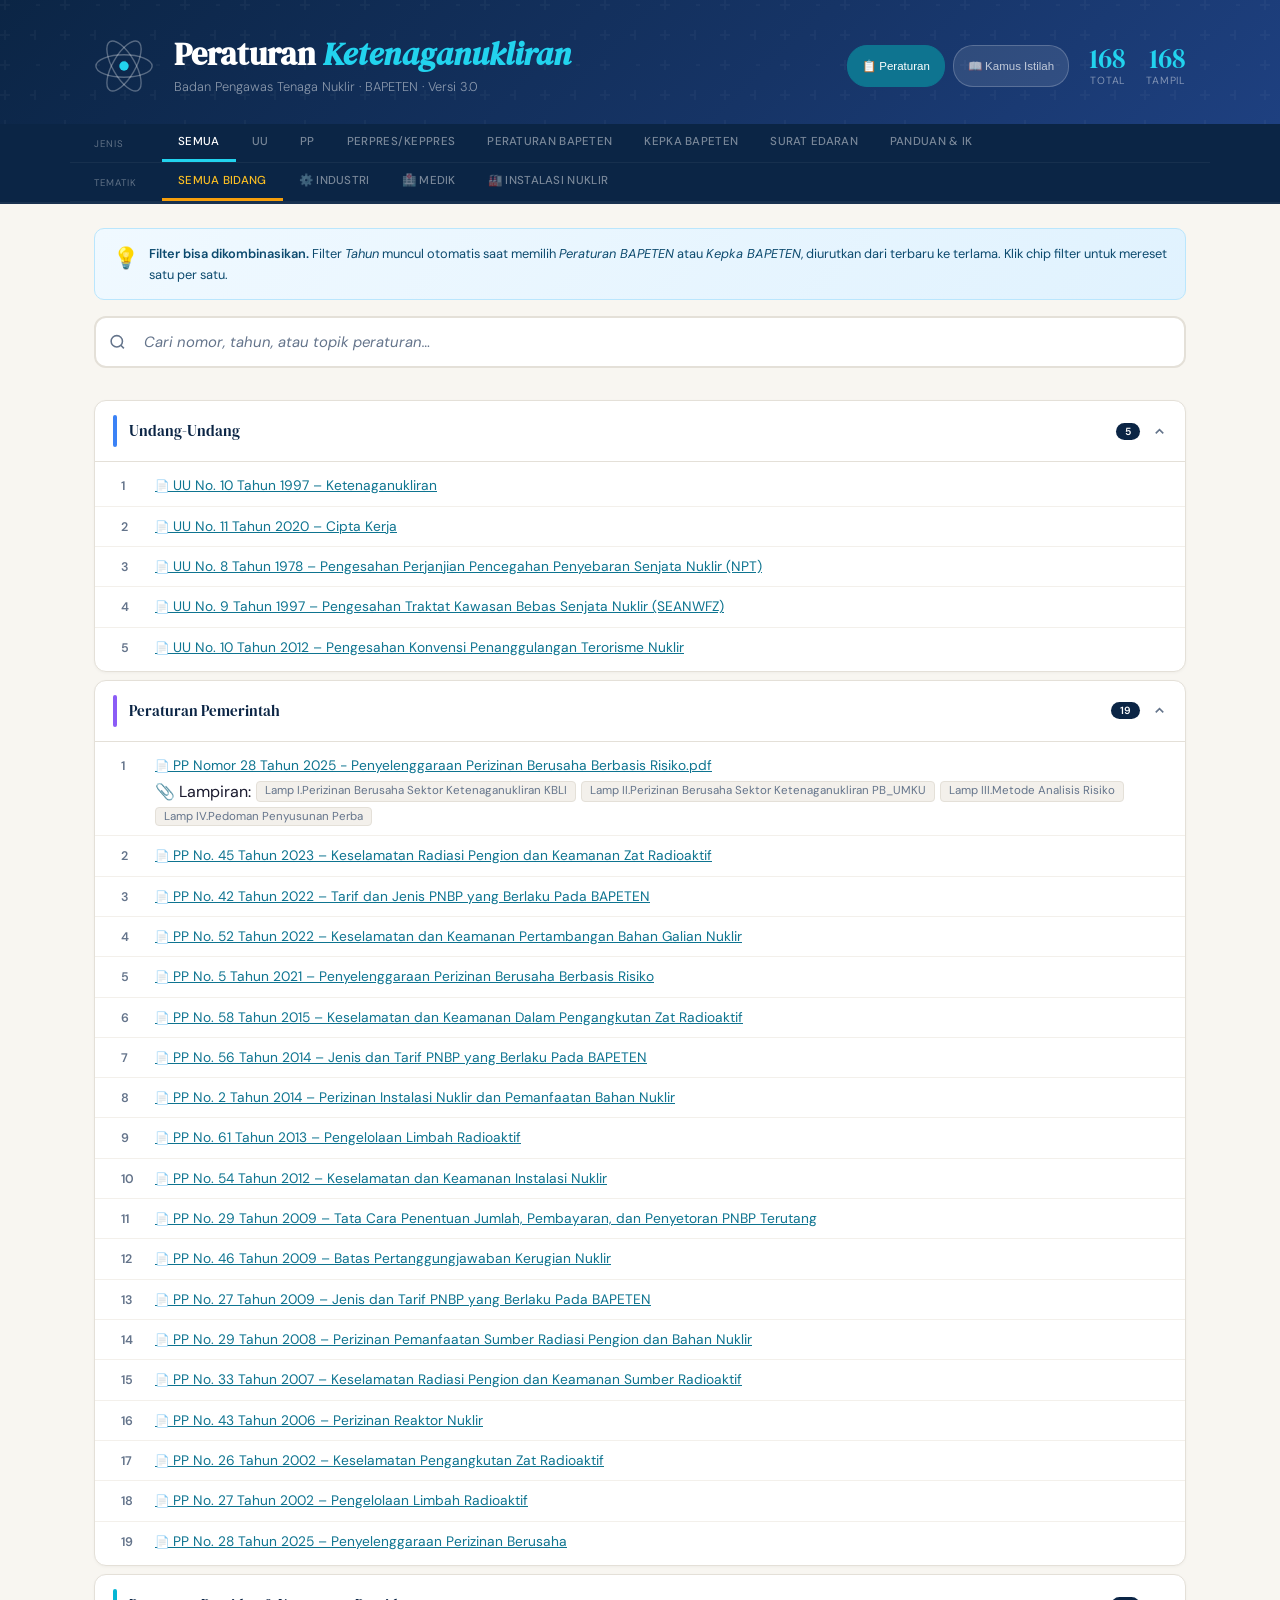
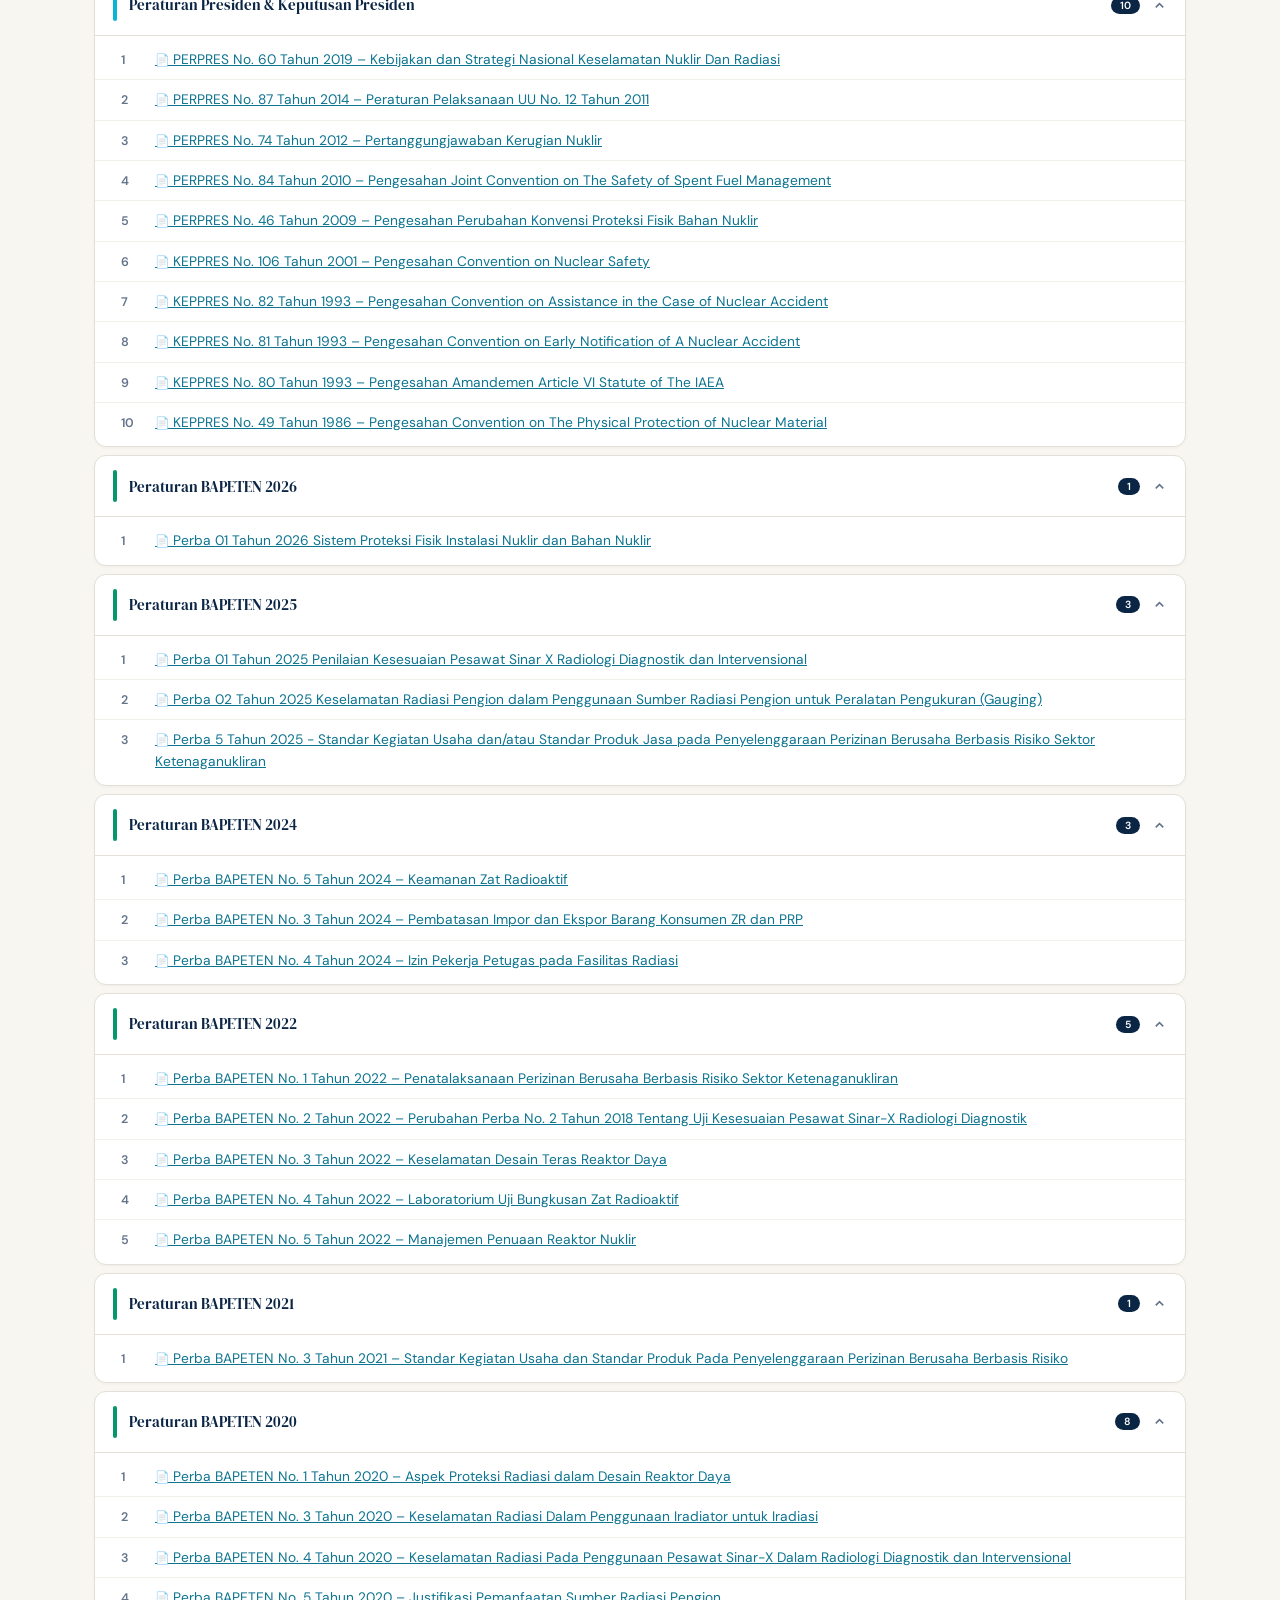
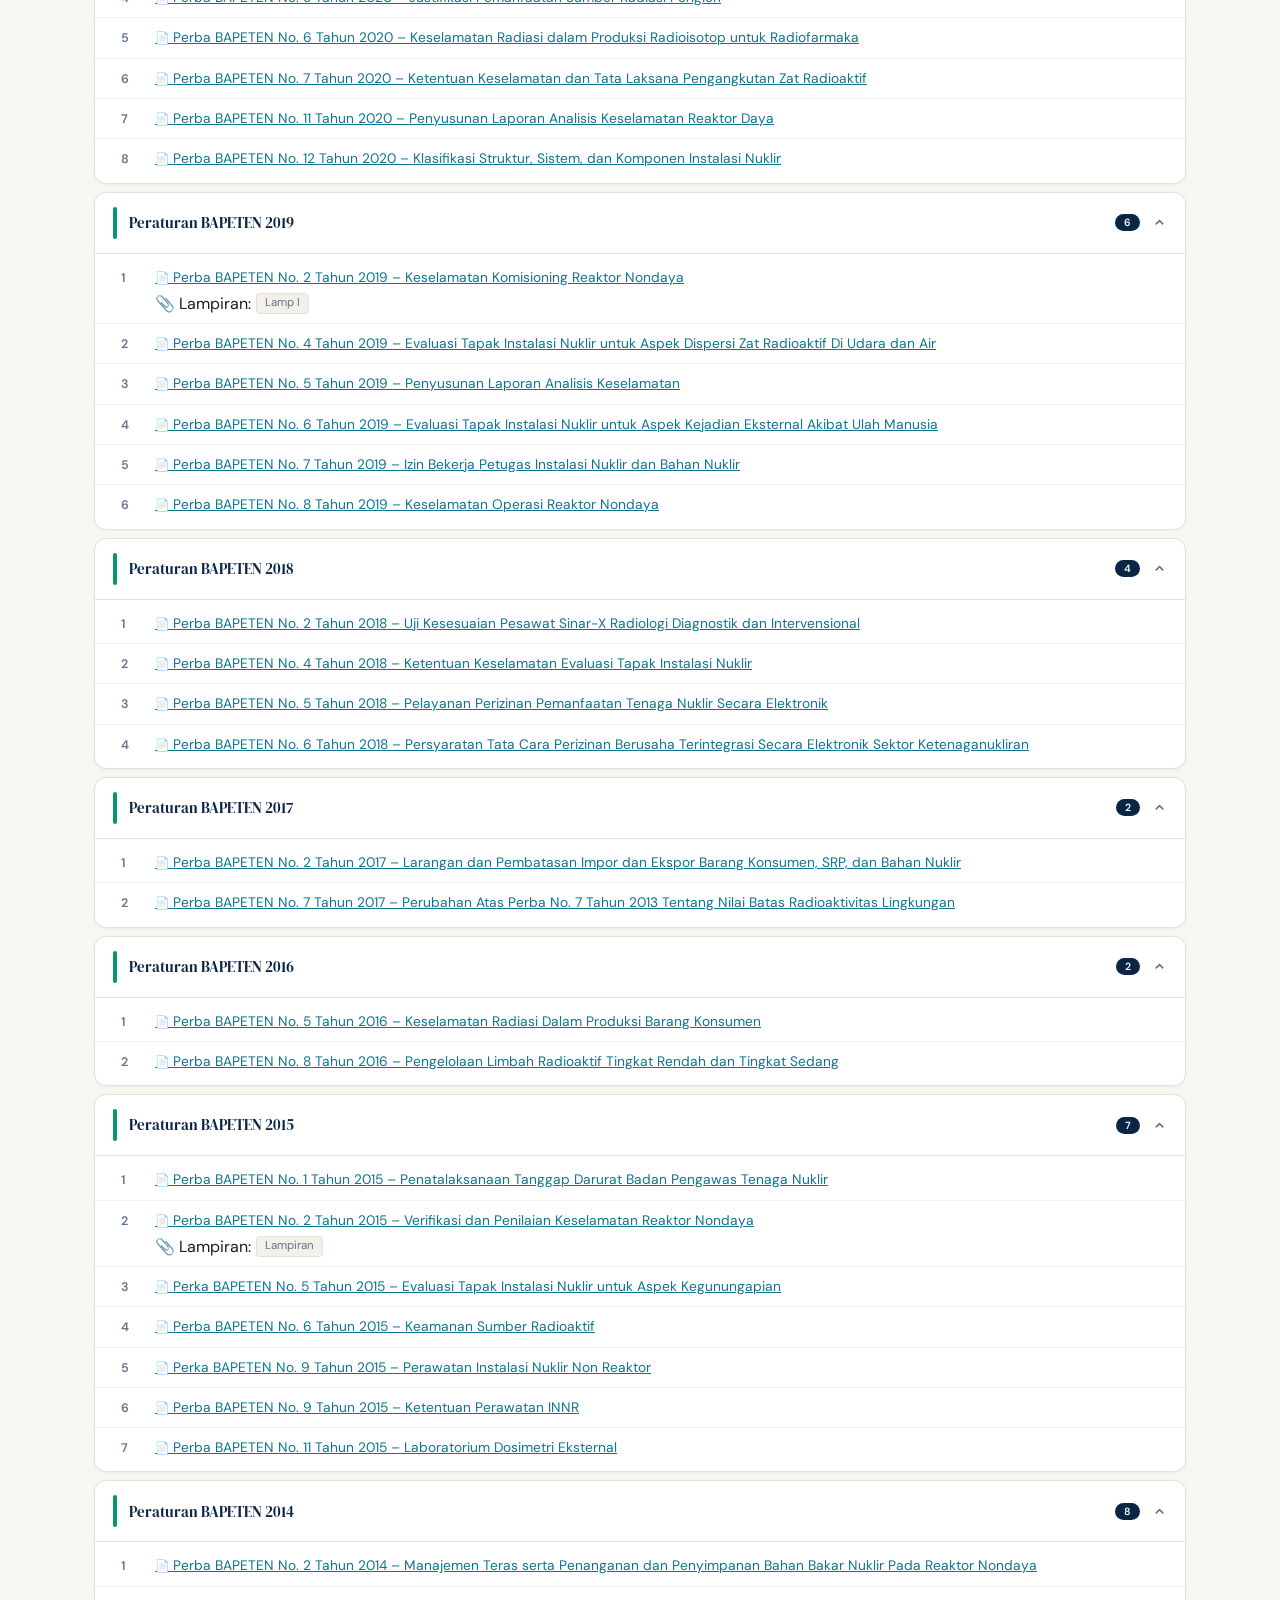
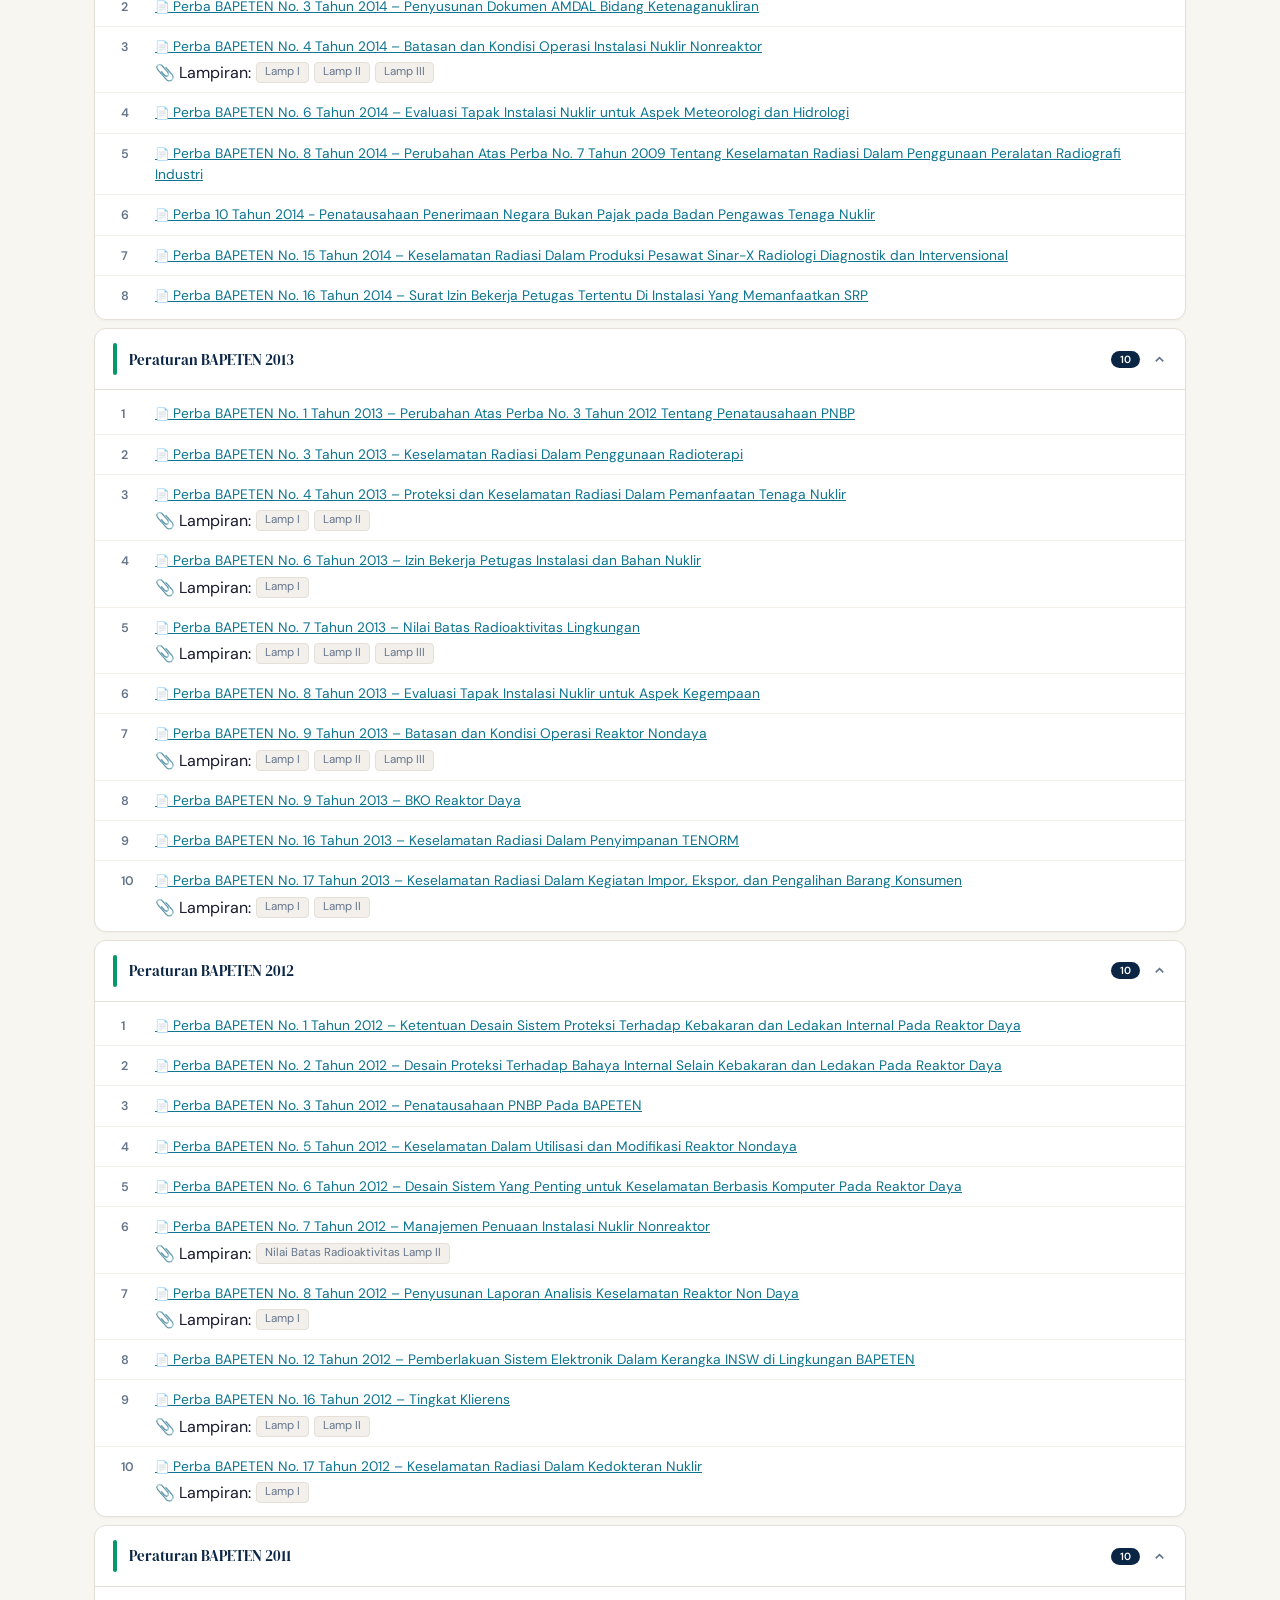
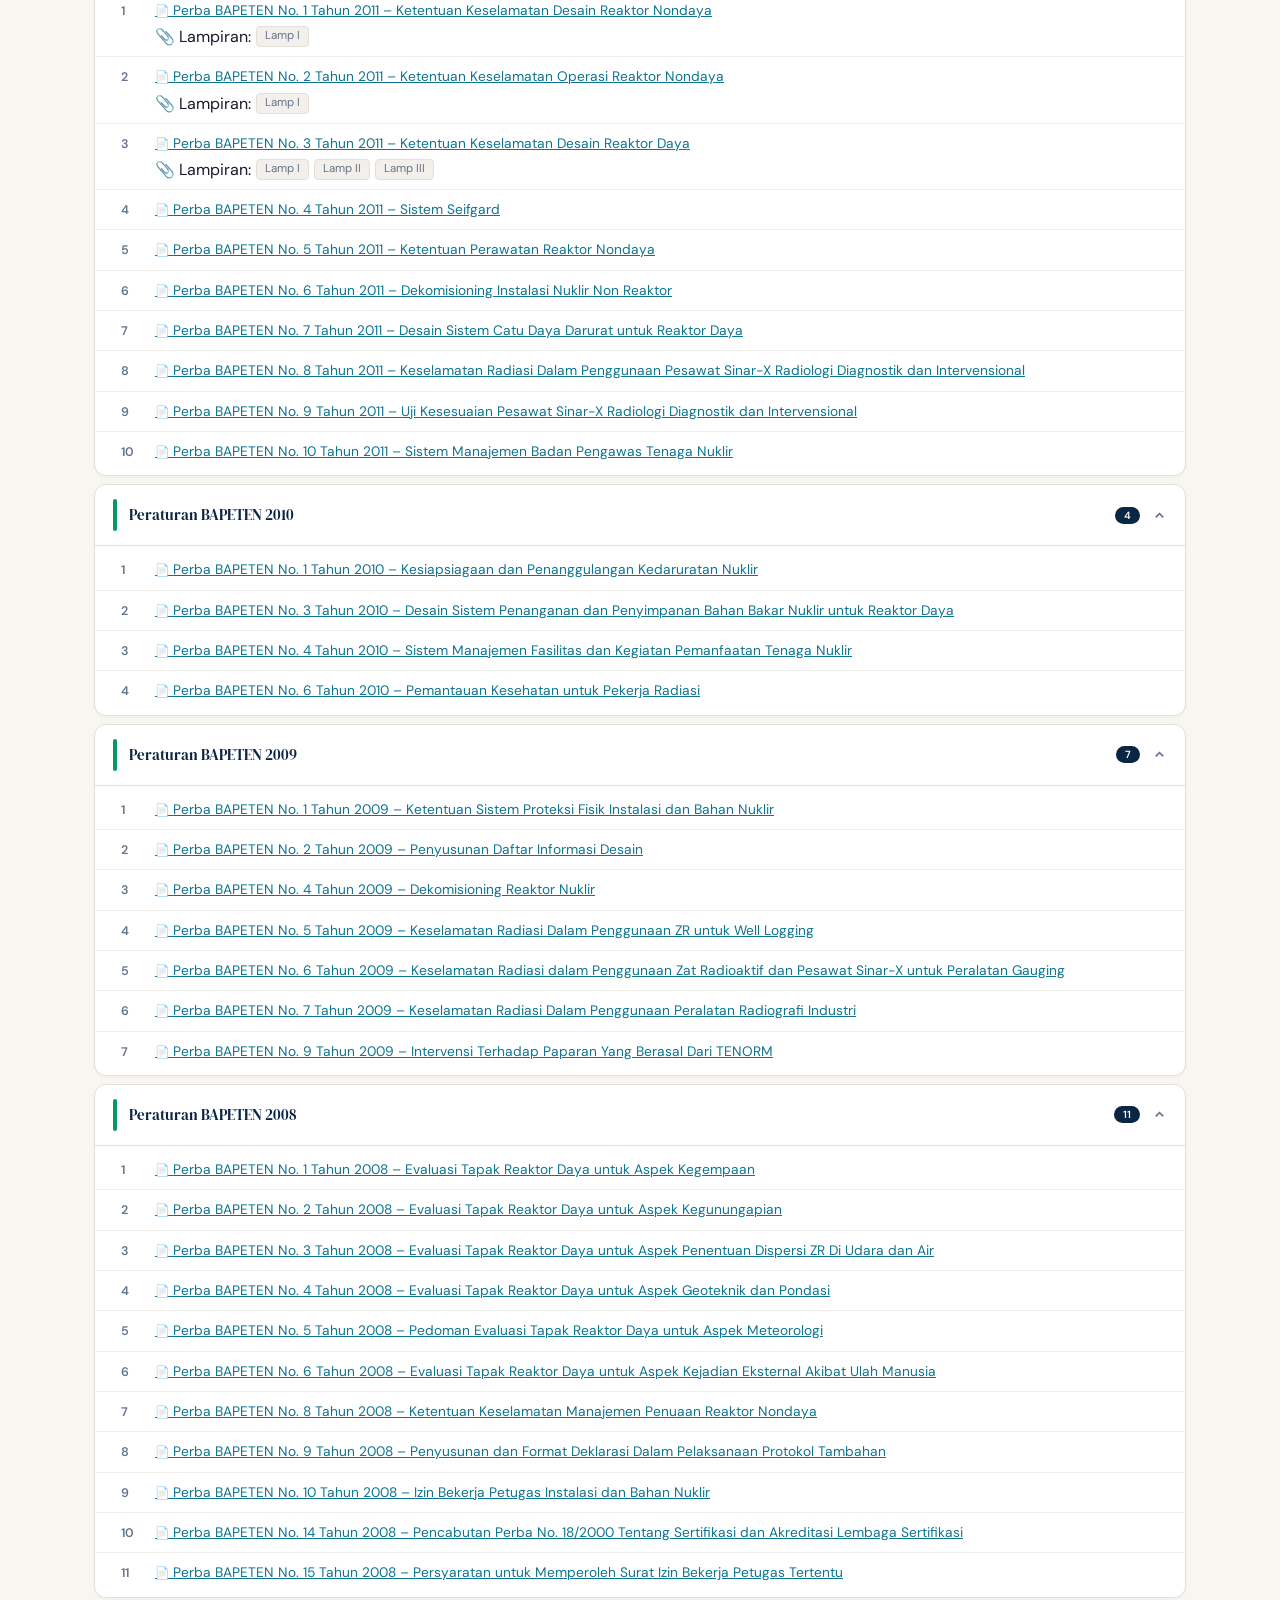
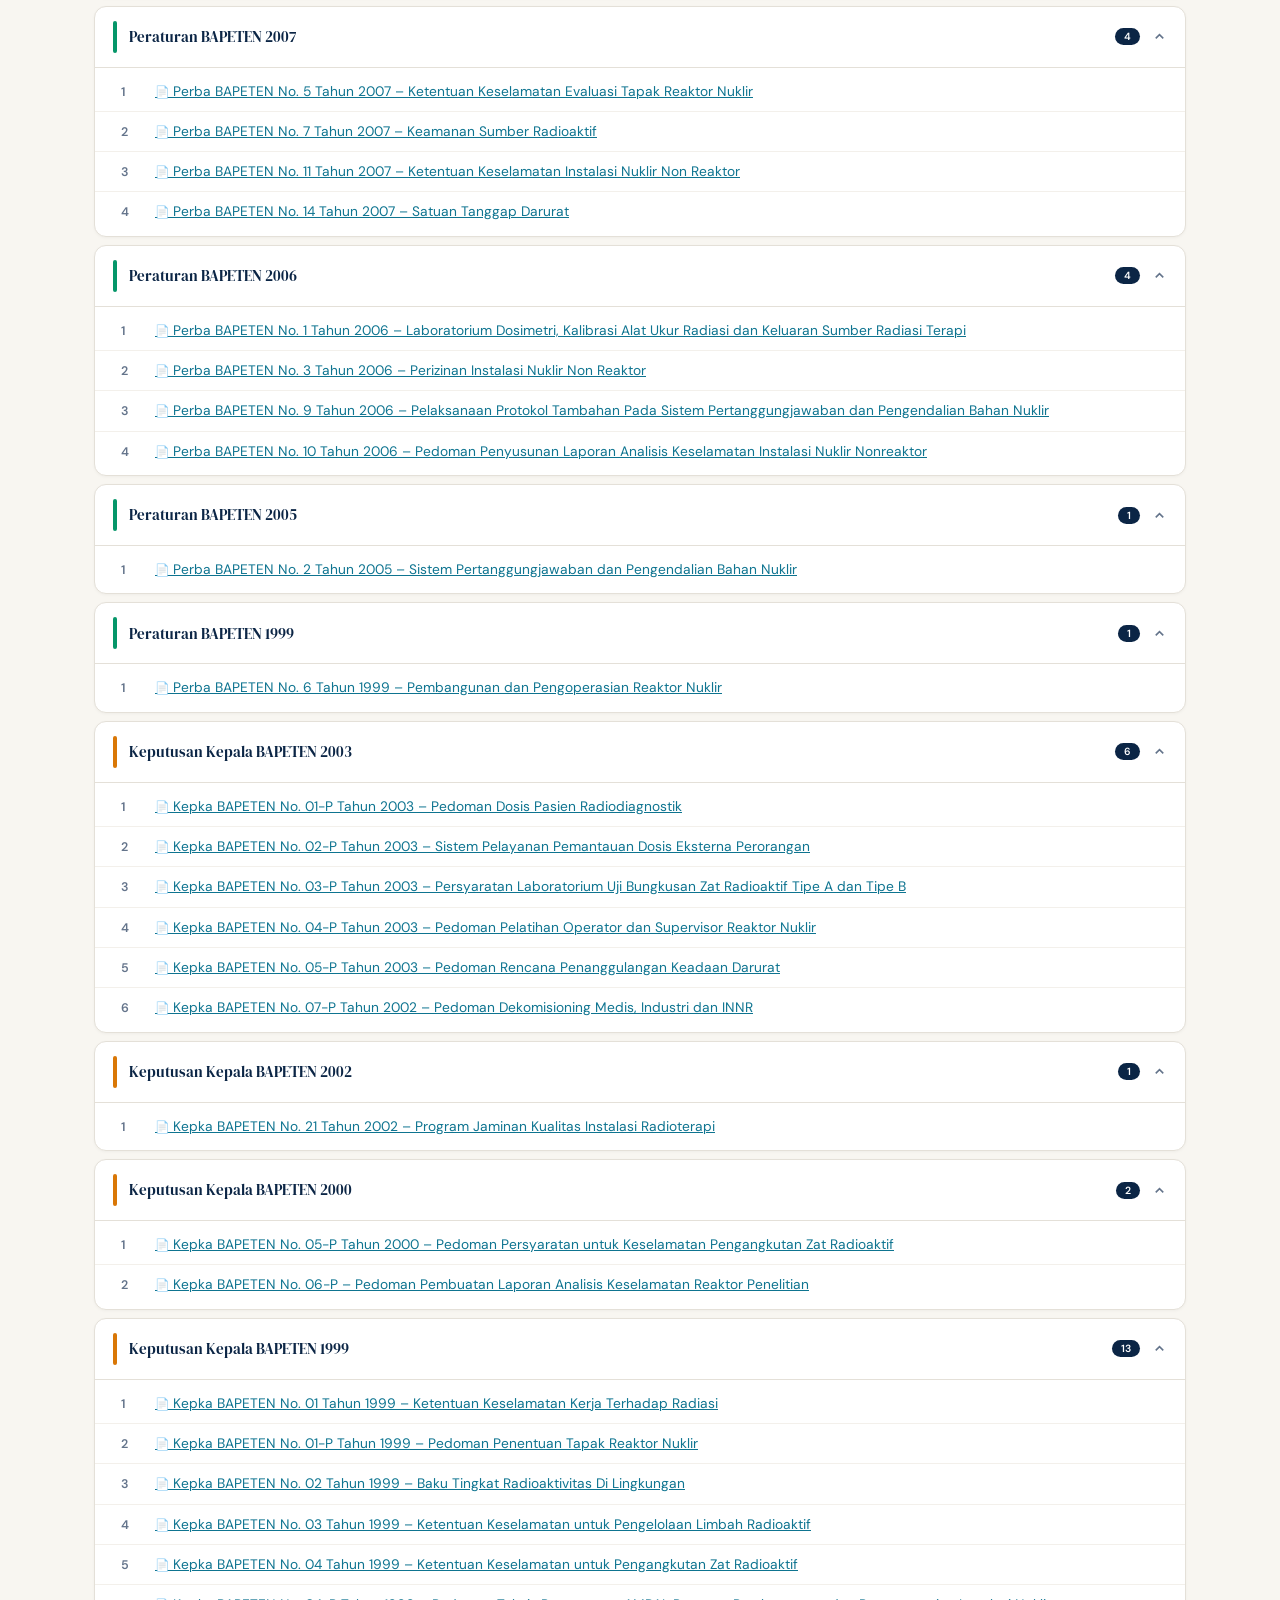
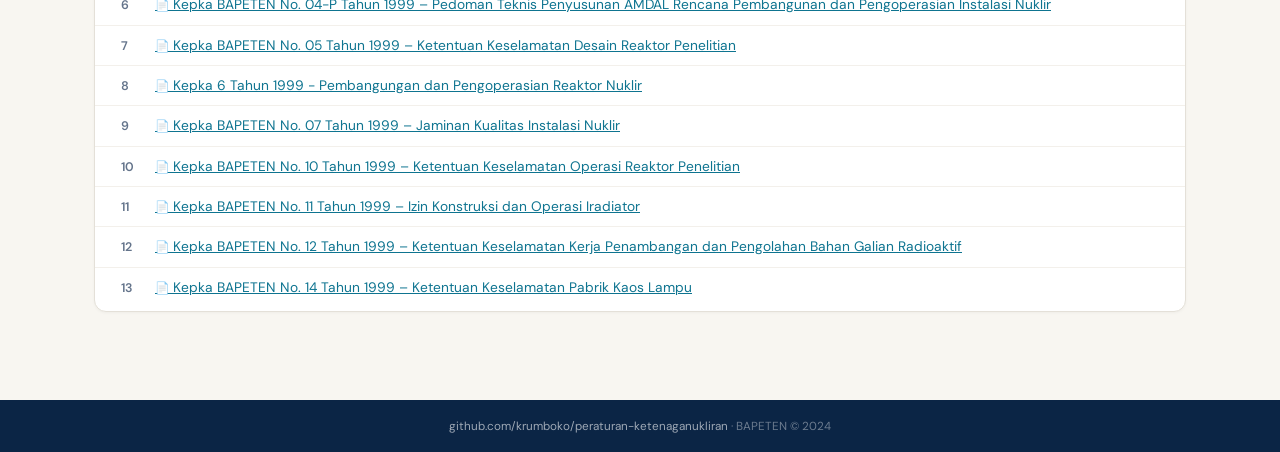
==== commit 051f67ef: "Rename index (1).html to index.html" ====
--- a/index.html
+++ b/index.html
@@ -125,7 +125,16 @@
 .kamus-sumber-tag{font-size:.65rem;background:#f0f4f8;border:1px solid var(--border);color:var(--muted);padding:2px 8px;border-radius:10px;}
 .kamus-empty{text-align:center;padding:48px;color:var(--muted);font-style:italic;}
 footer a{color:rgba(255,255,255,.6);text-decoration:none}
-@media(max-width:640px){.header-stats{display:none}.header-text h1{font-size:1.5rem}.atom-icon{width:44px;height:44px}}
+@media(max-width:640px){
+  .header-text h1{font-size:1.3rem}
+  .atom-icon{width:36px;height:36px}
+  .header-inner{padding:16px 16px 14px;gap:10px;flex-wrap:wrap;}
+  .header-stats{margin-left:0;width:100%;justify-content:space-between;align-items:center;display:flex;}
+  .page-btn-wrap{display:flex;gap:6px;}
+  .hstat{display:none;}
+  .page-btn{font-size:.68rem;padding:5px 10px;}
+  .header-text p{font-size:.7rem;}
+}
 </style>
 </head>
 <body>
@@ -142,15 +151,13 @@
       <p>Badan Pengawas Tenaga Nuklir · BAPETEN · Versi 3.0</p>
     </div>
     <div class="header-stats">
-    <div class="page-btn-wrap">
-      <button class="page-btn active" onclick="showPage('peraturan')">📋 Peraturan</button>
-      <button class="page-btn" onclick="showPage('kamus')">📖 Kamus Istilah</button>
-    </div>
-  </div>
+      <div class="page-btn-wrap">
+        <button class="page-btn active" onclick="showPage('peraturan')">📋 Peraturan</button>
+        <button class="page-btn" onclick="showPage('kamus')">📖 Kamus Istilah</button>
+      </div>
       <div class="hstat"><div class="hstat-num" id="hTotal">—</div><div class="hstat-label">Total</div></div>
       <div class="hstat"><div class="hstat-num" id="hVisible">—</div><div class="hstat-label">Tampil</div></div>
     </div>
-  </div>
 </header>
 
 <div class="filters-wrap">
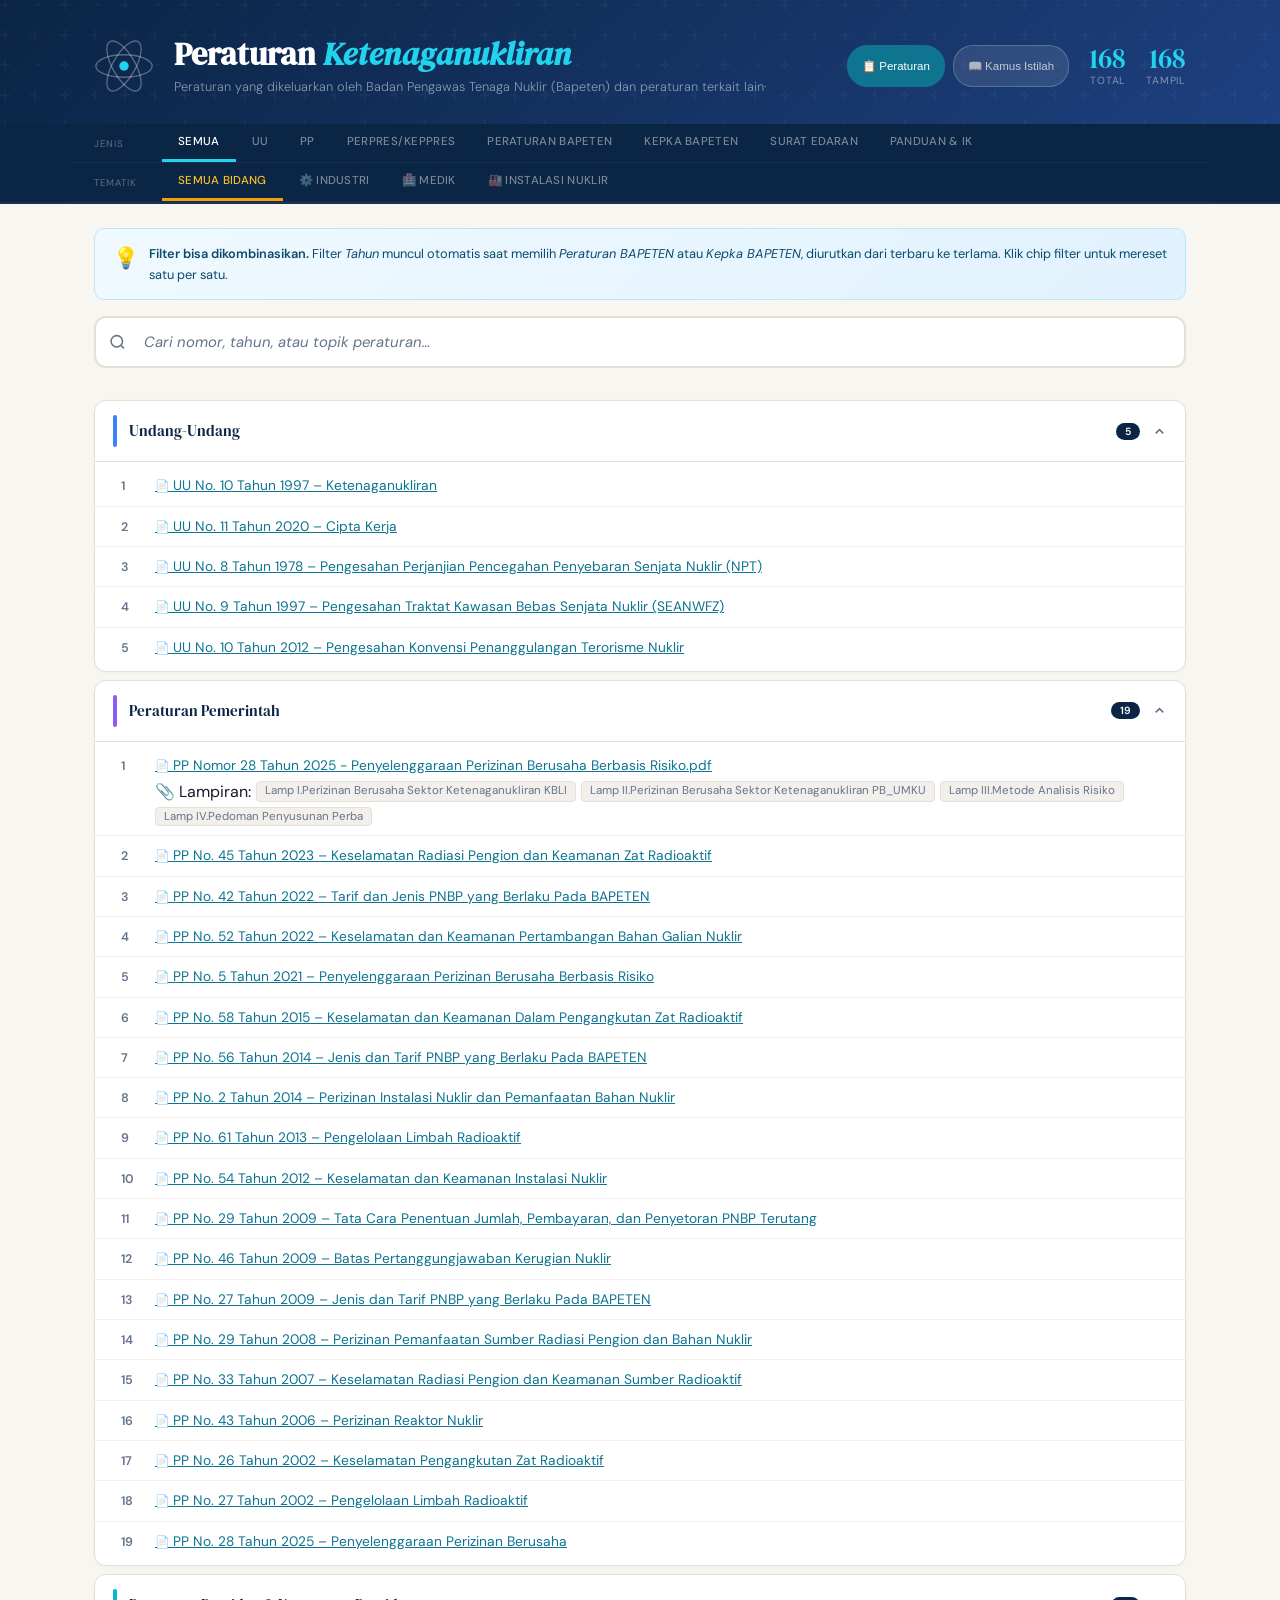
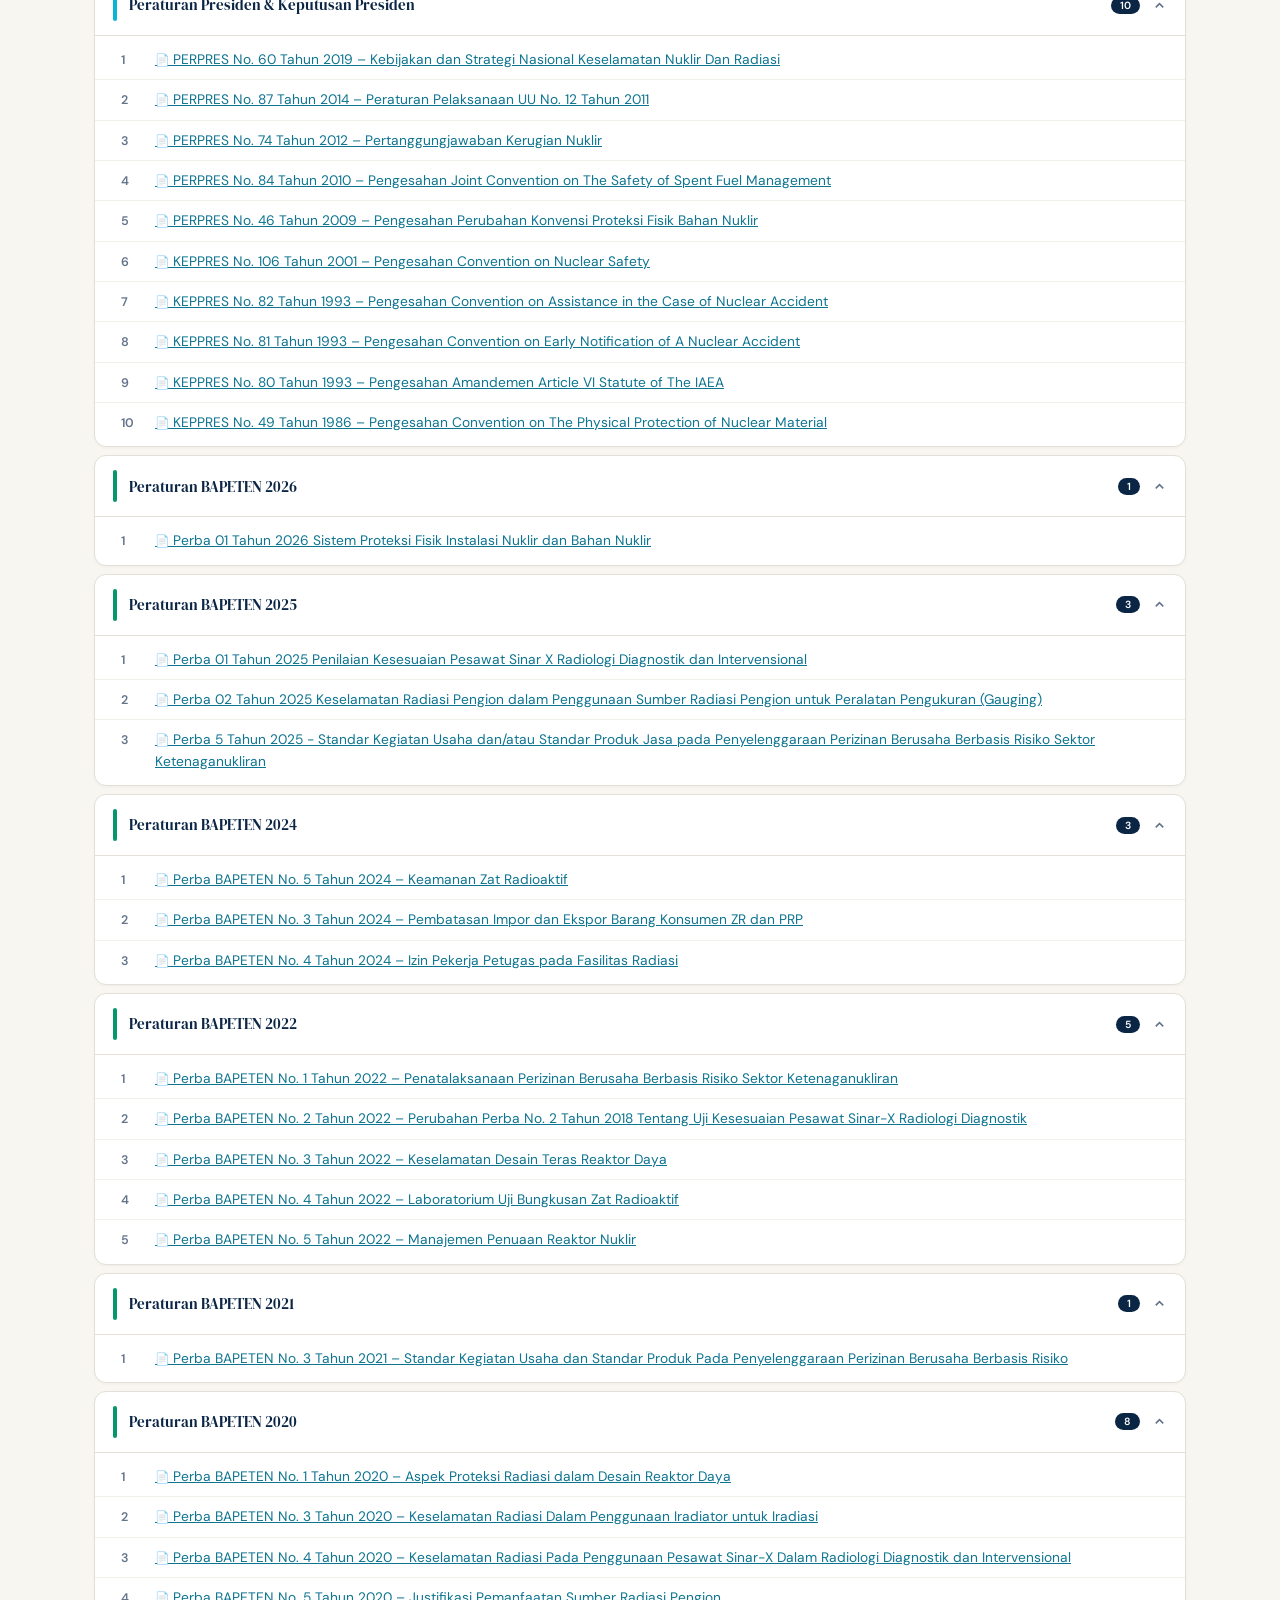
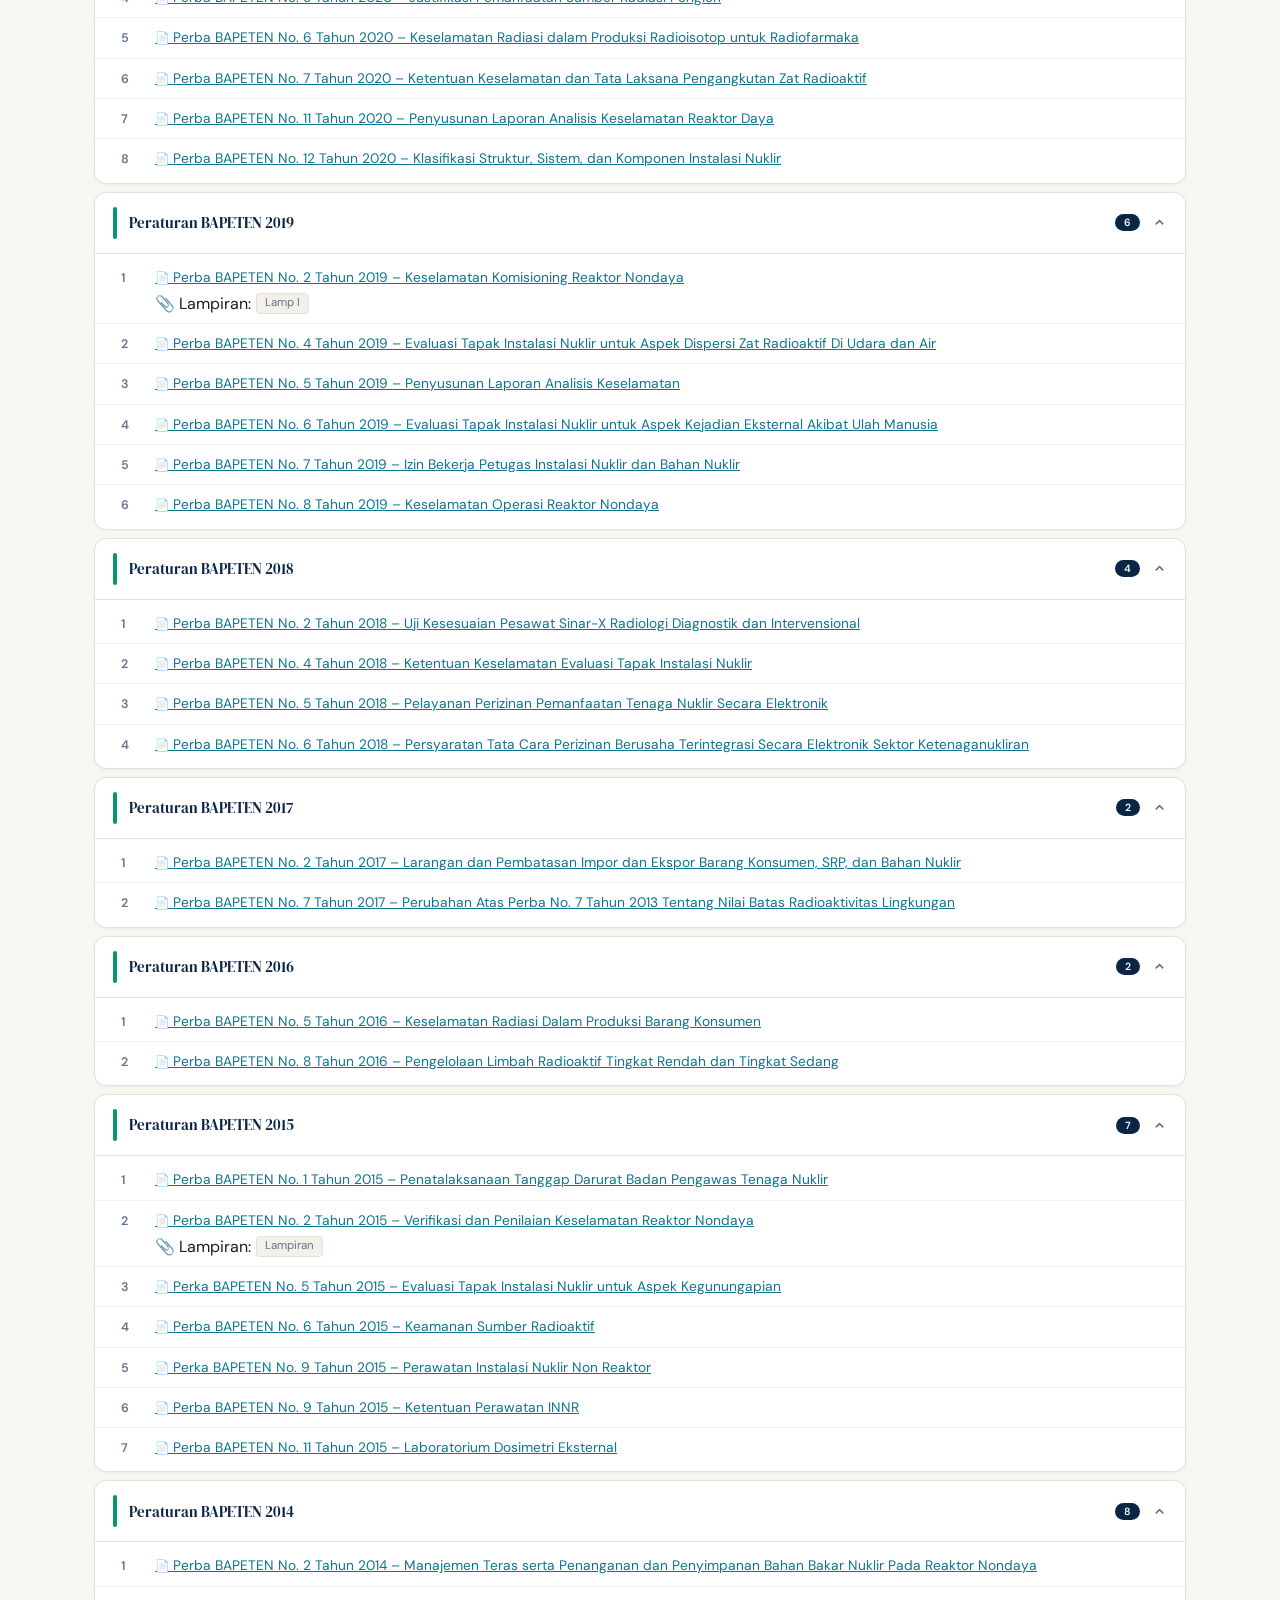
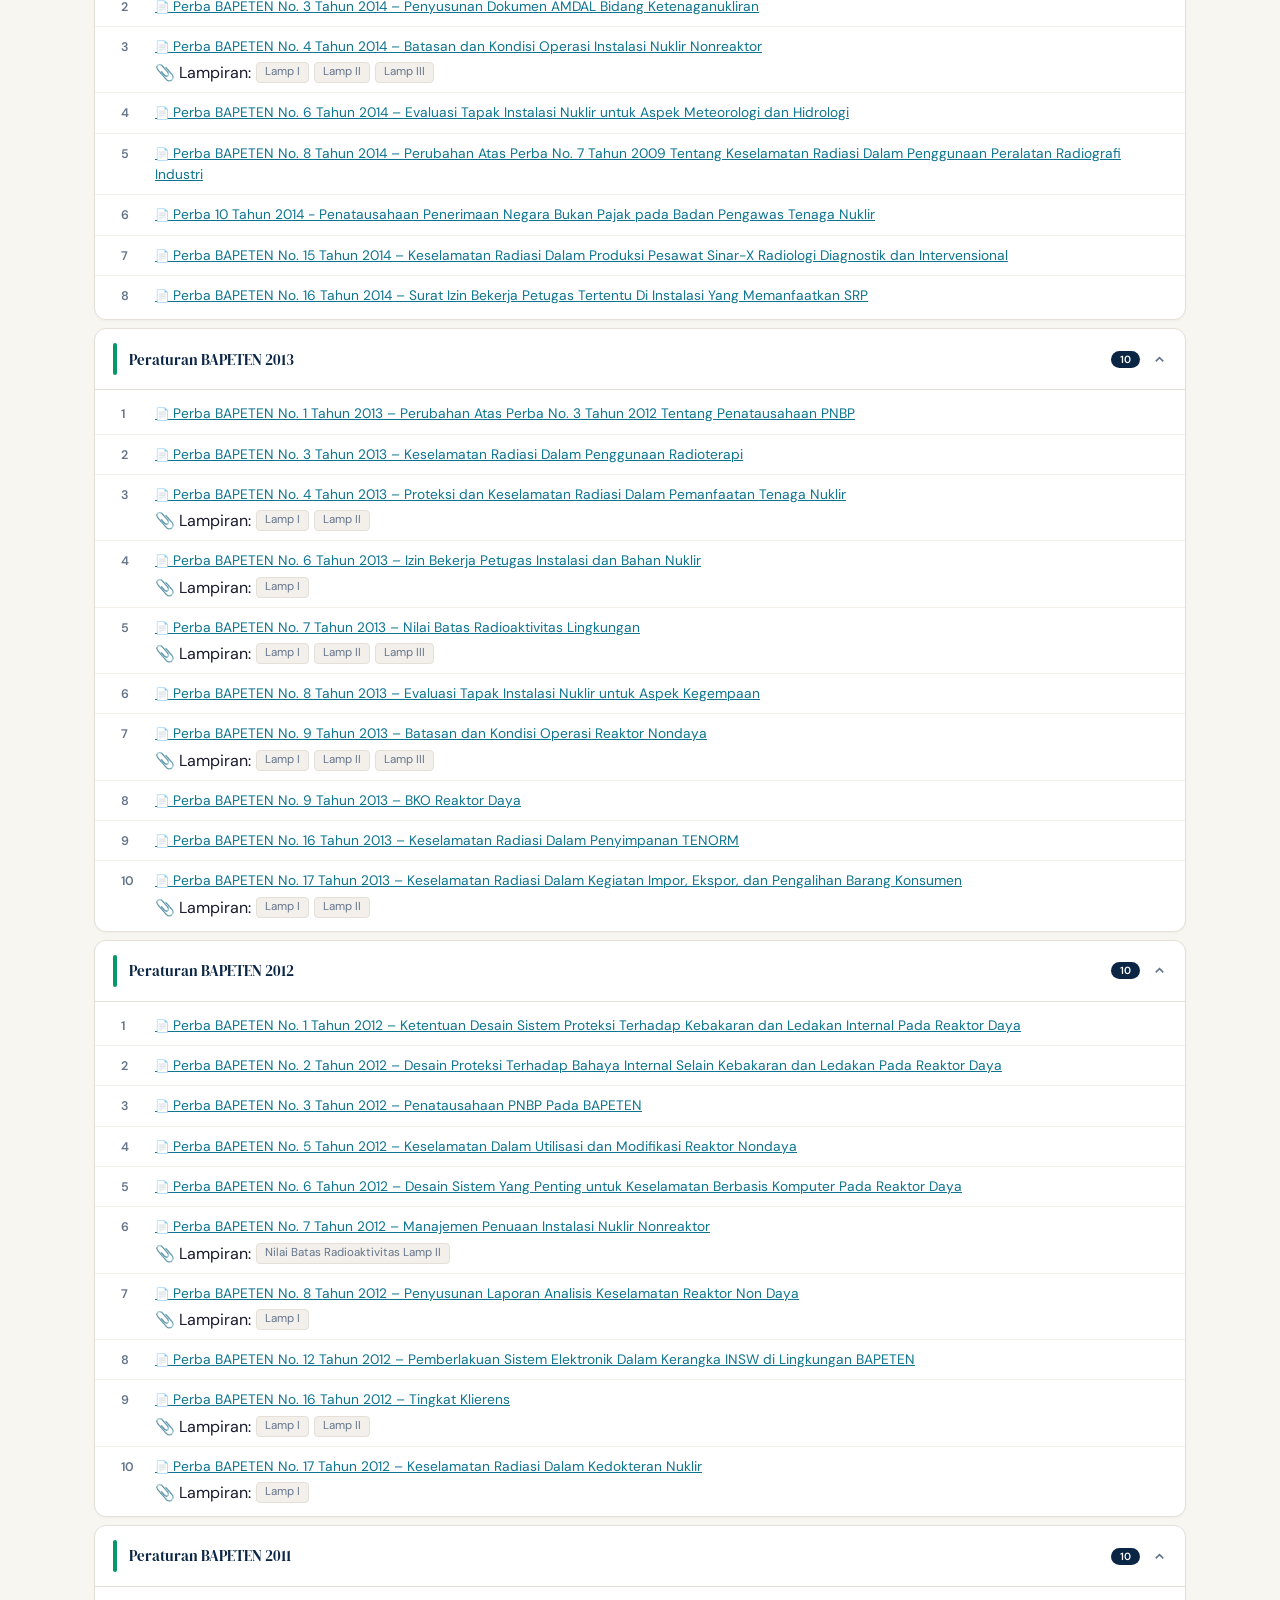
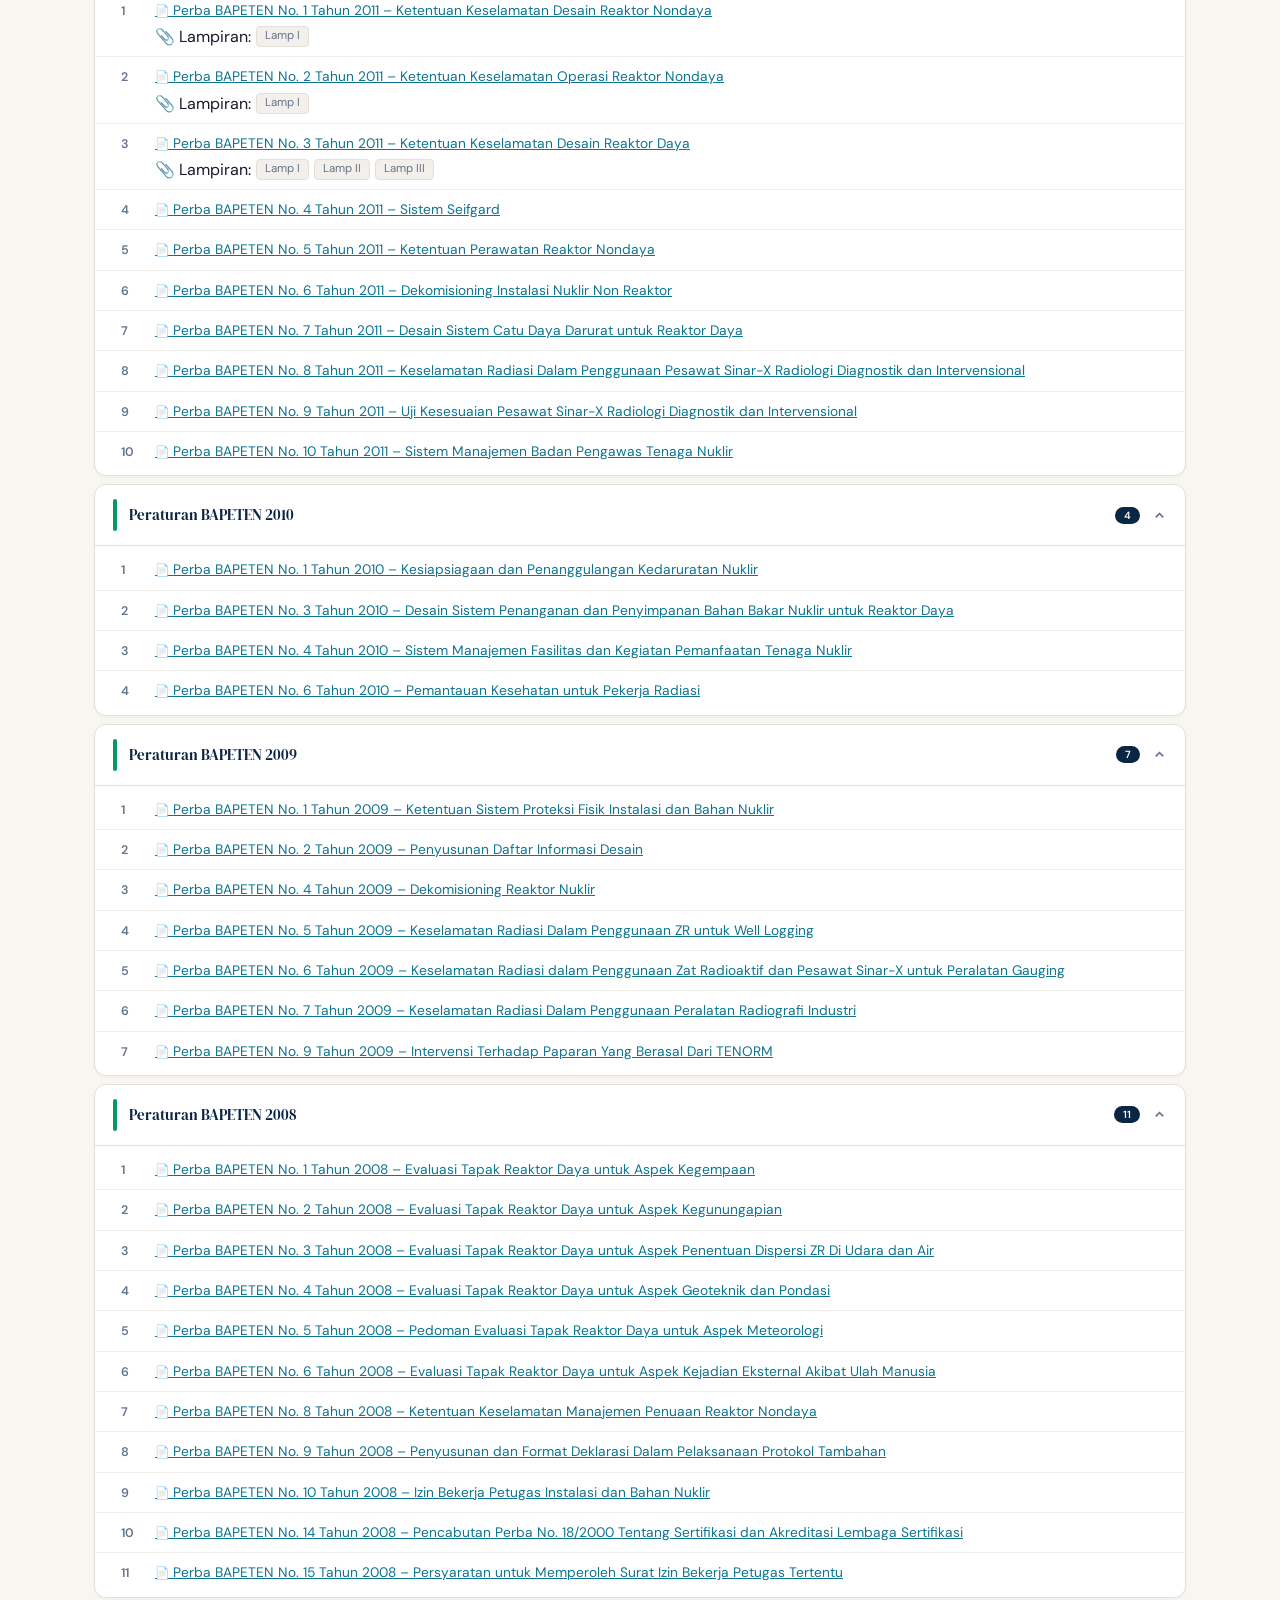
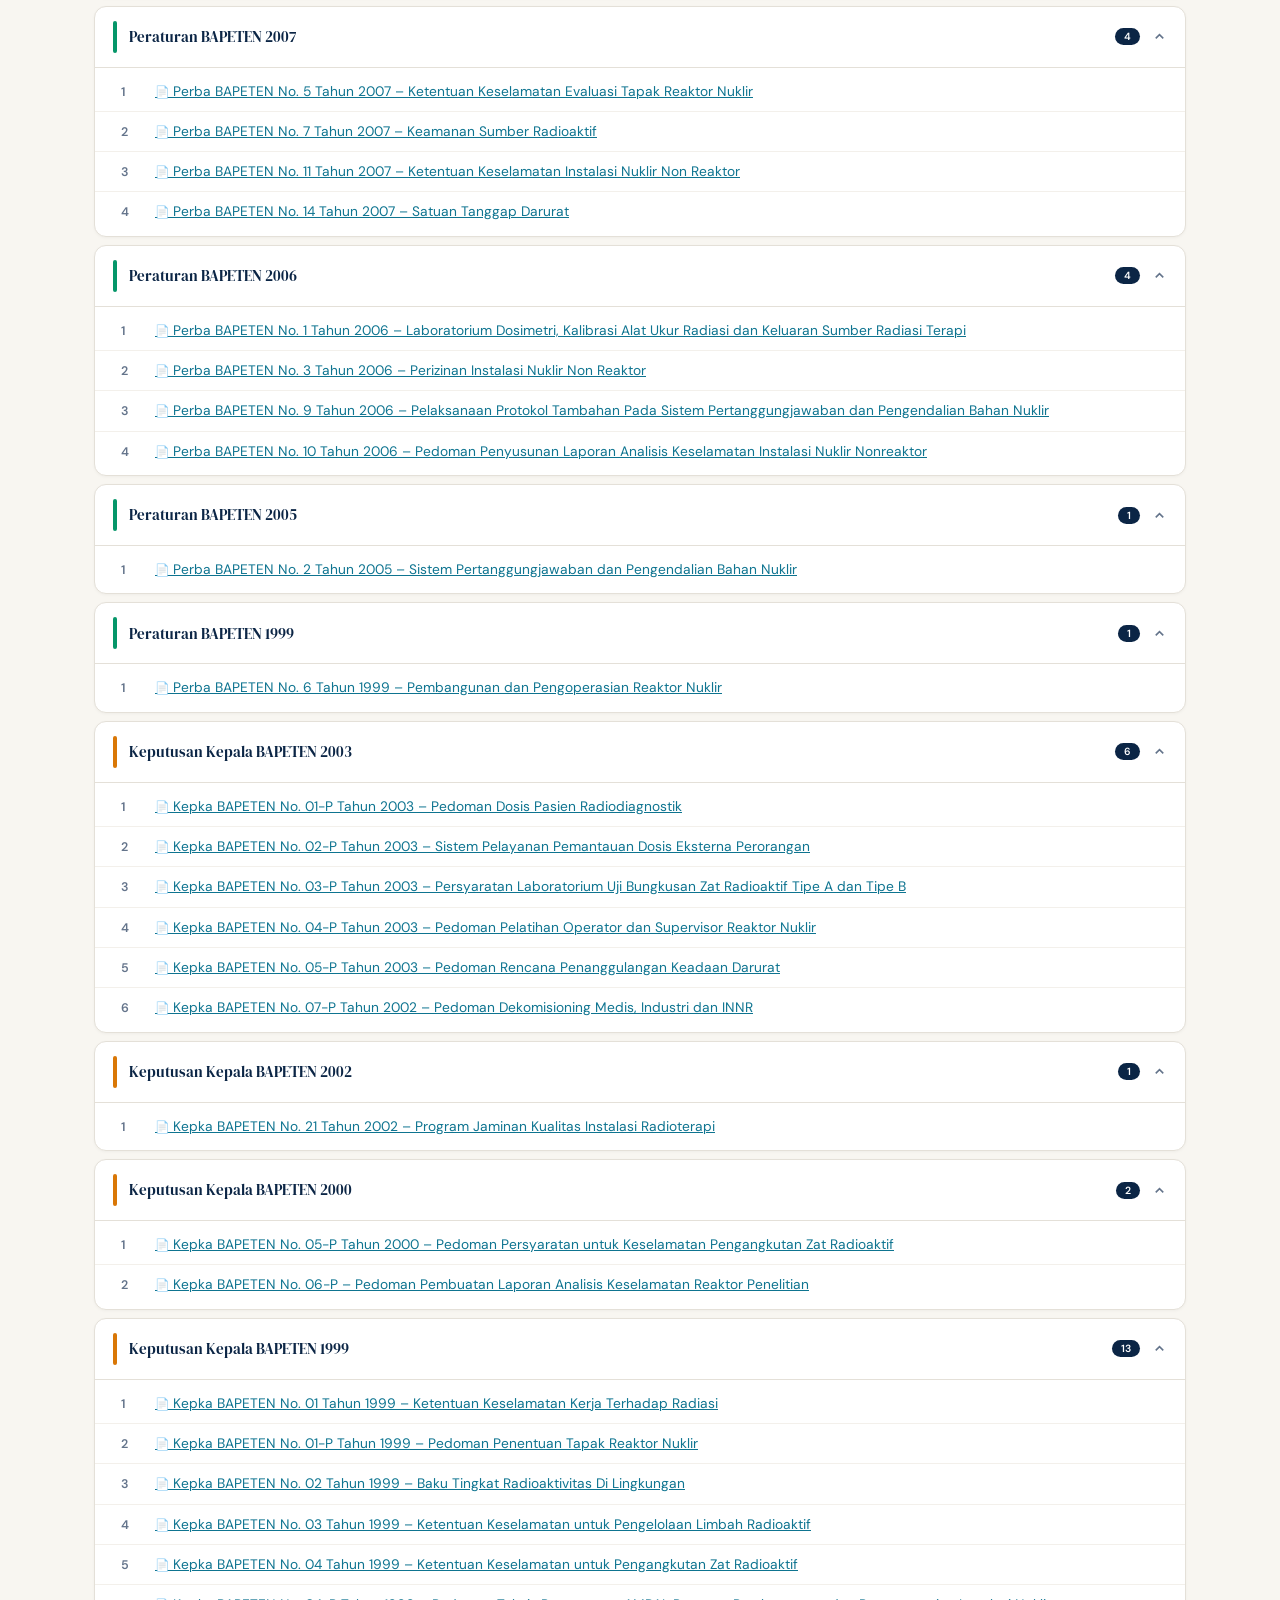
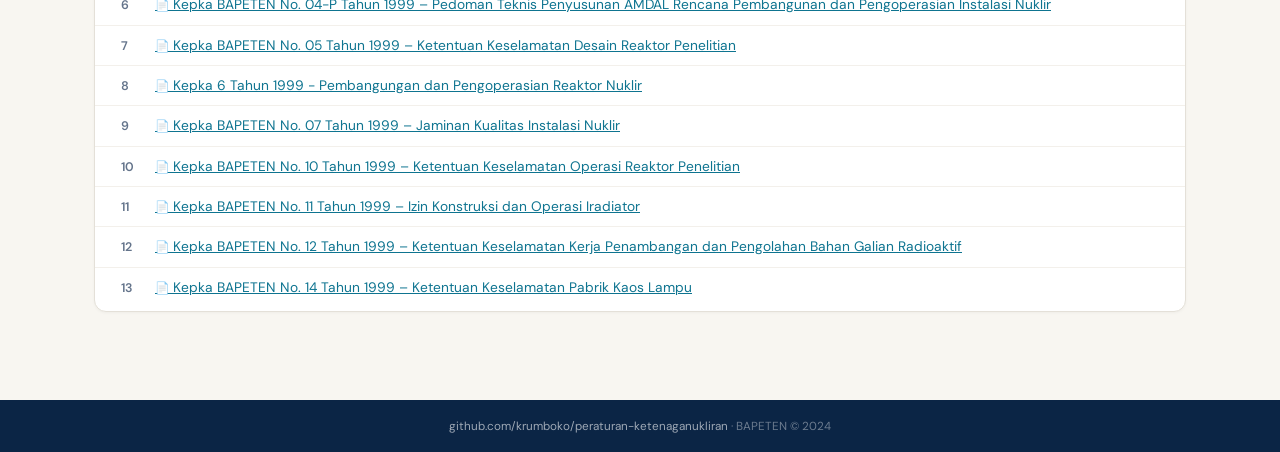
==== commit 7f152a3d: "Update index.html" ====
--- a/index.html
+++ b/index.html
@@ -148,7 +148,7 @@
     </svg>
     <div class="header-text">
       <h1>Peraturan <em>Ketenaganukliran</em></h1>
-      <p>Badan Pengawas Tenaga Nuklir · BAPETEN · Versi 3.0</p>
+      <p>Peraturan yang dikeluarkan oleh Badan Pengawas Tenaga Nuklir (Bapeten) dan peraturan terkait lain·</p>
     </div>
     <div class="header-stats">
       <div class="page-btn-wrap">
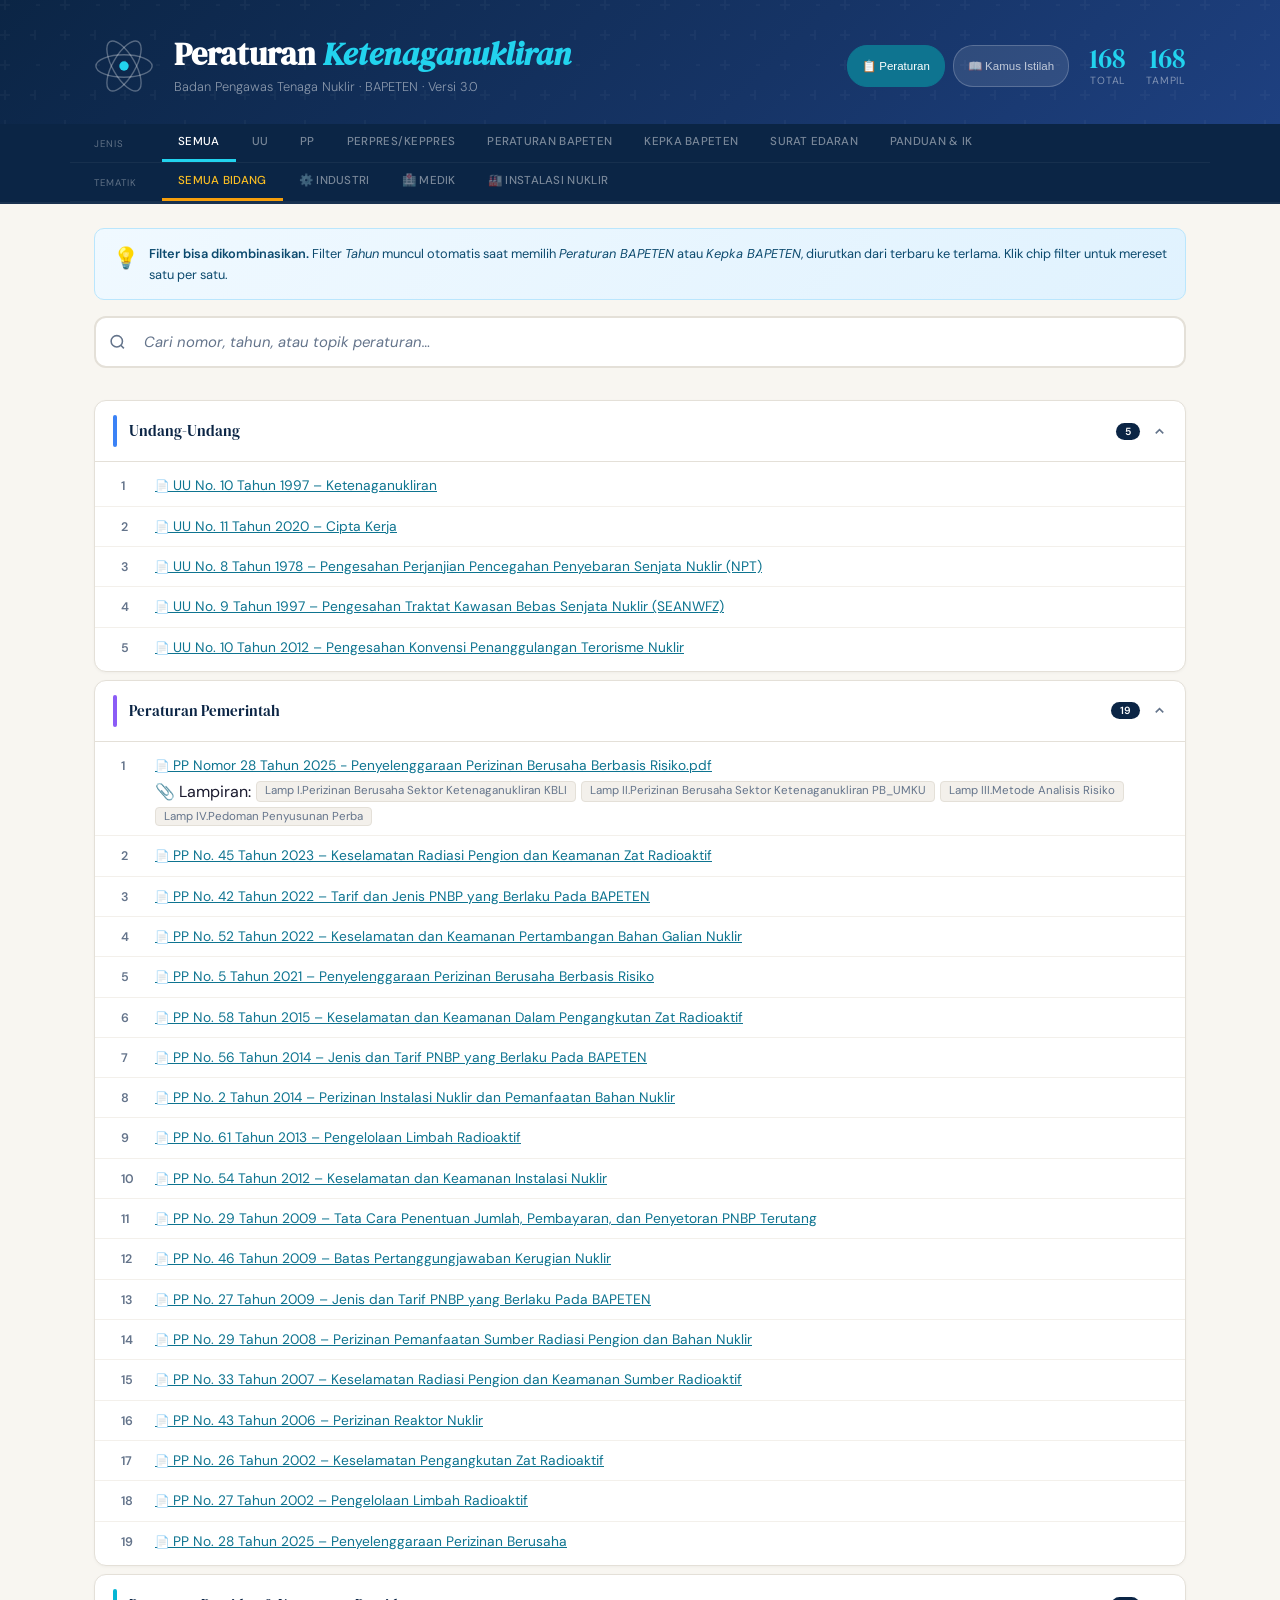
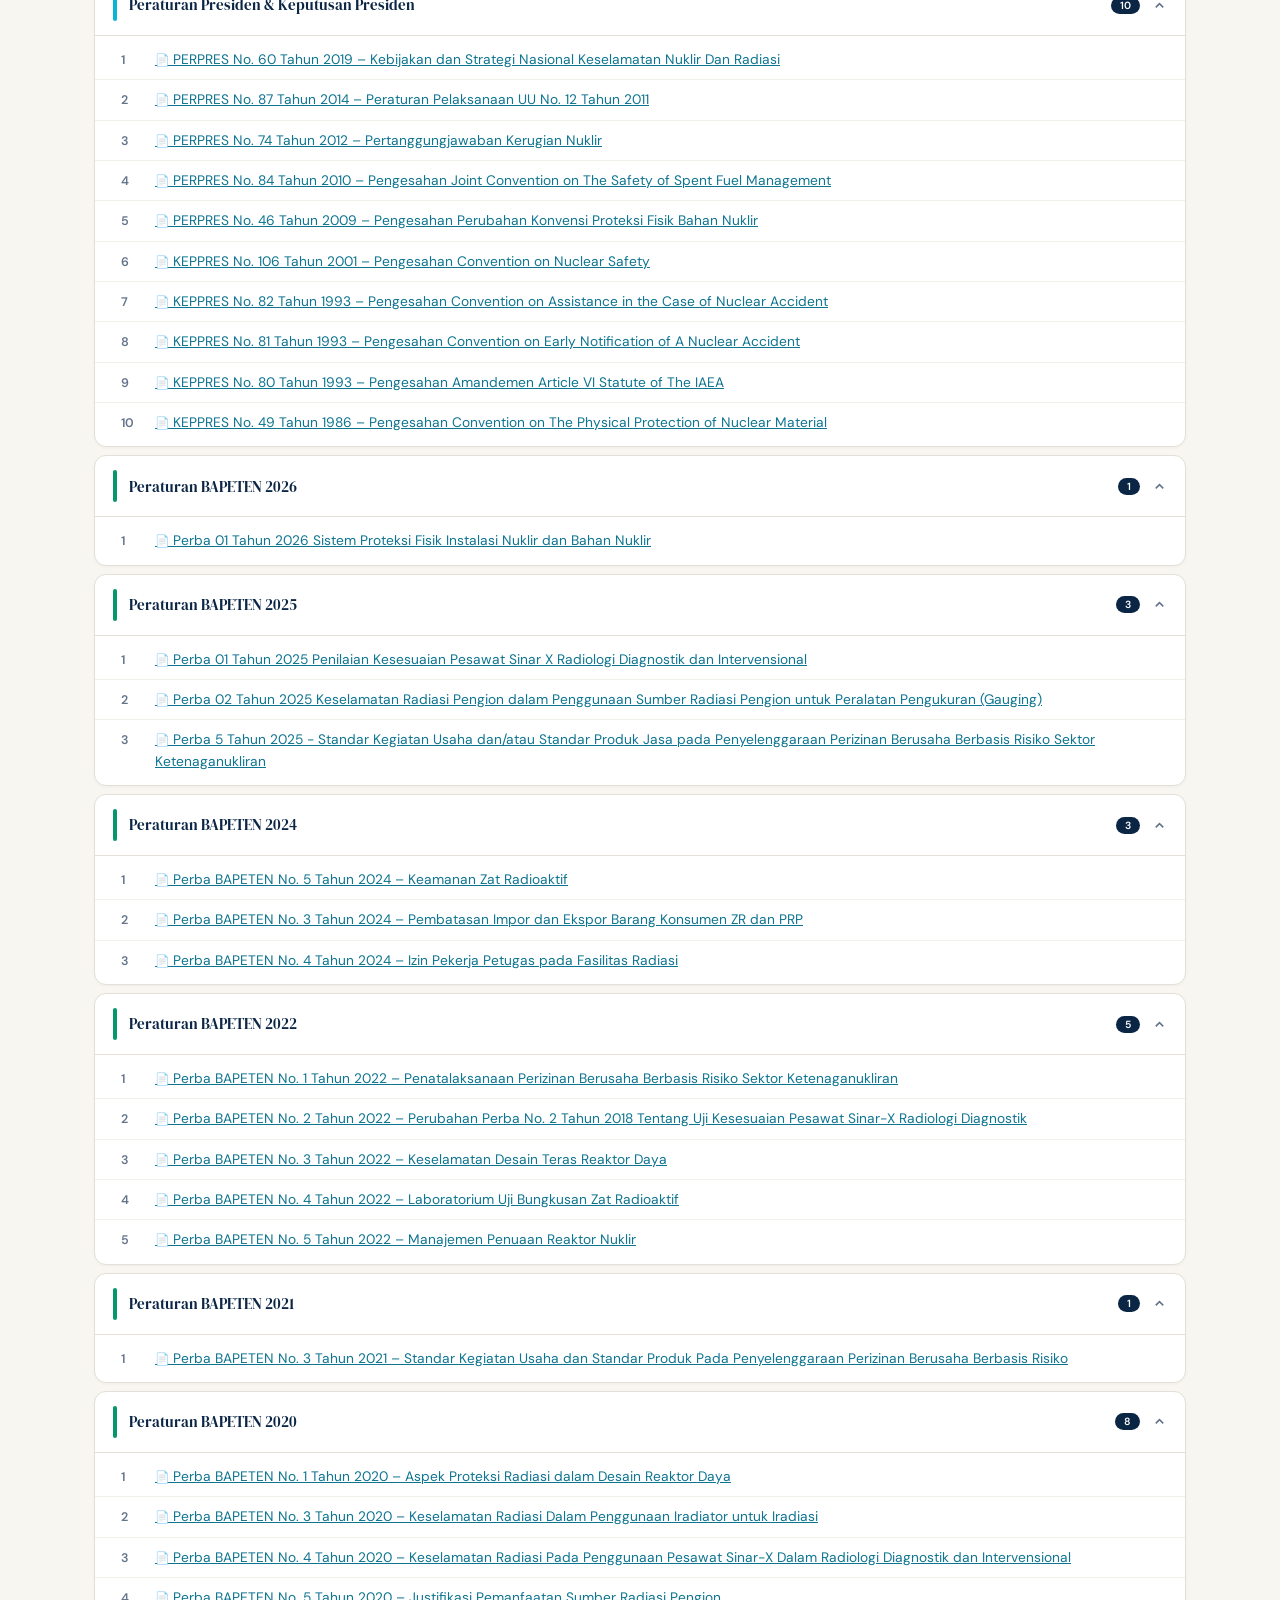
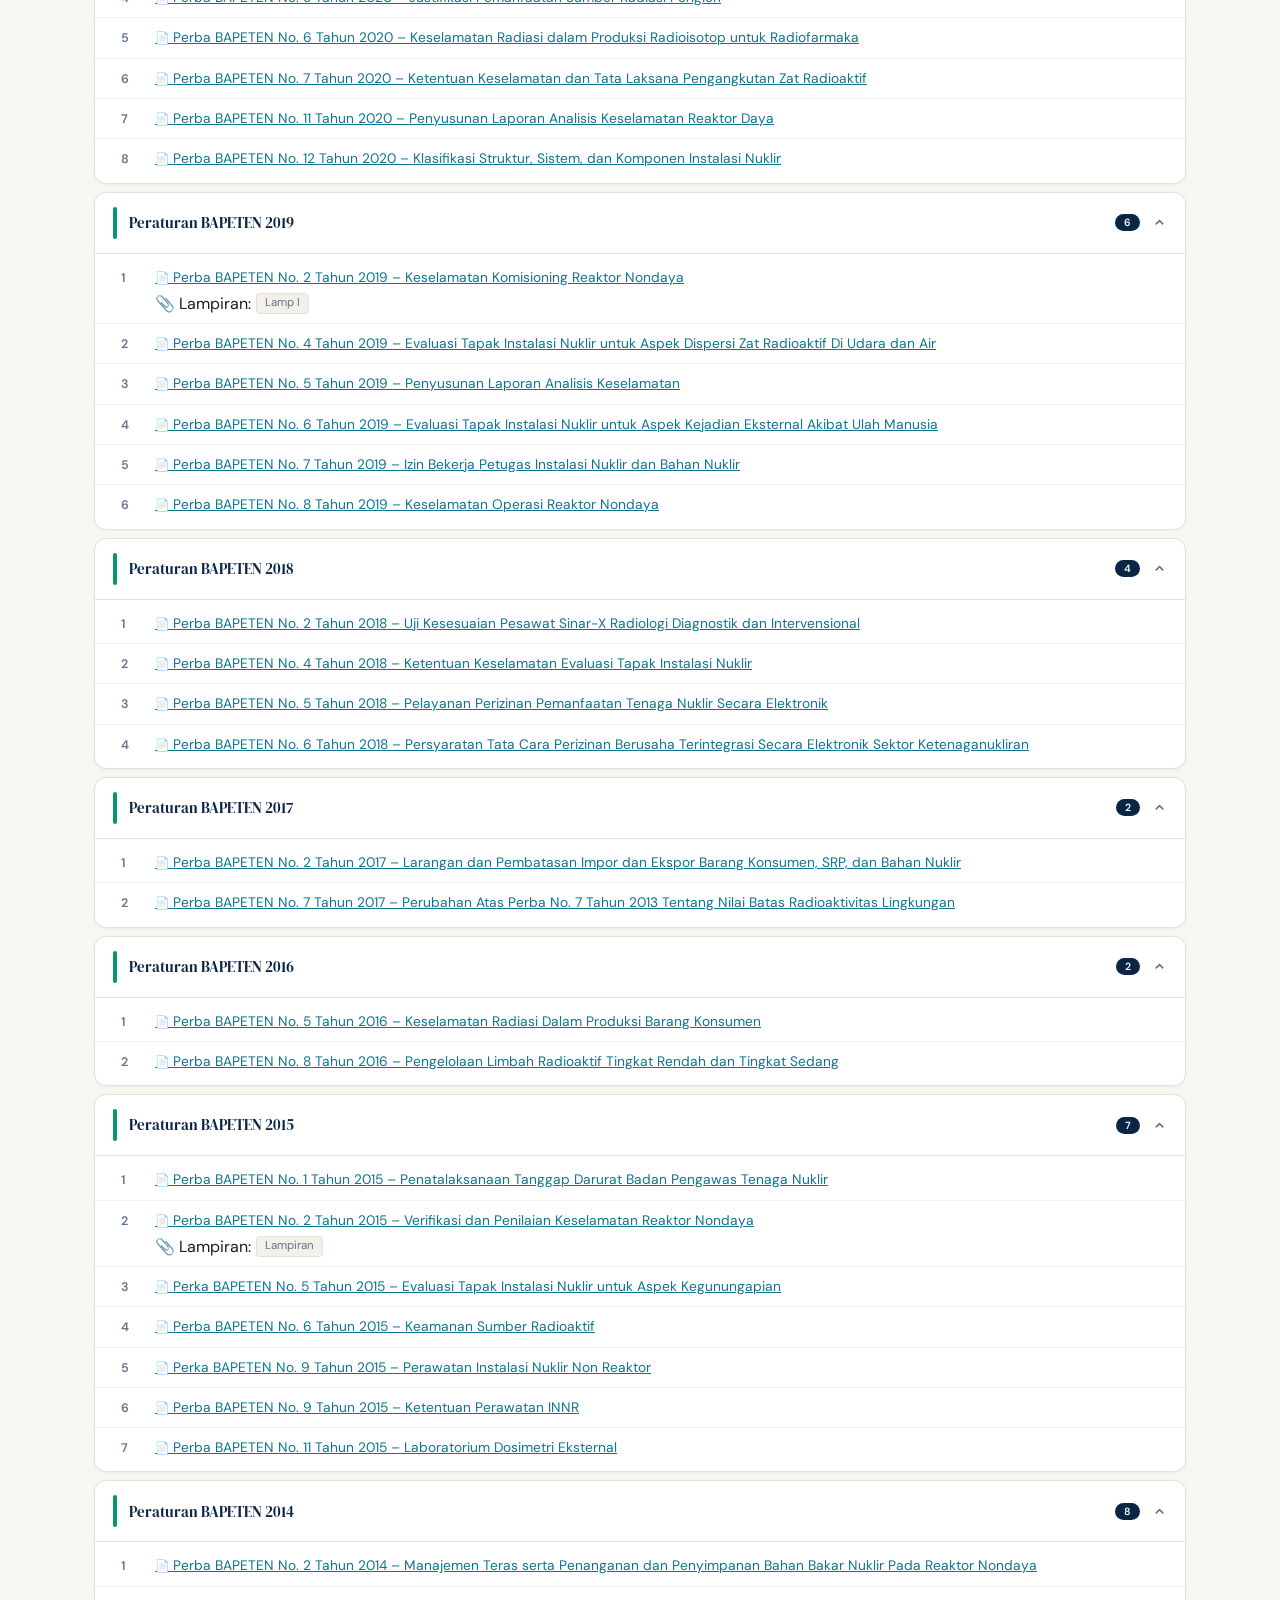
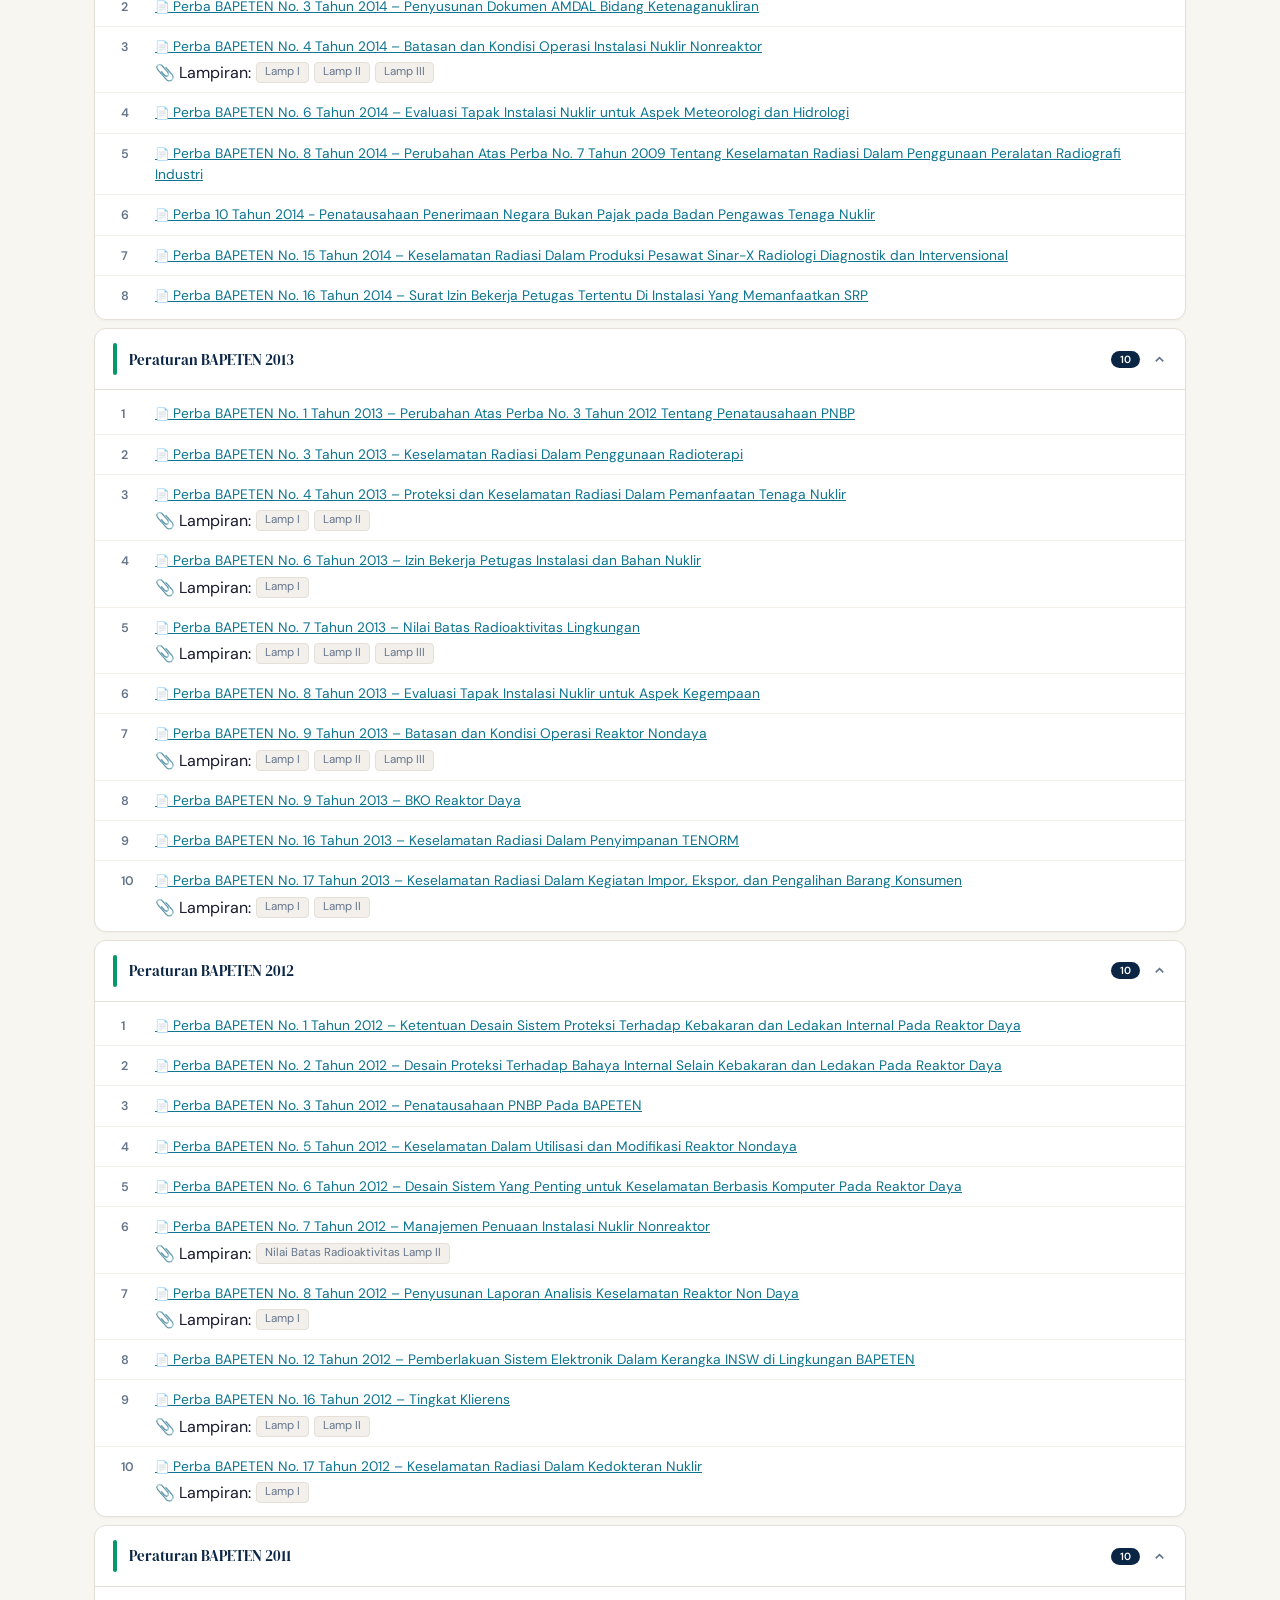
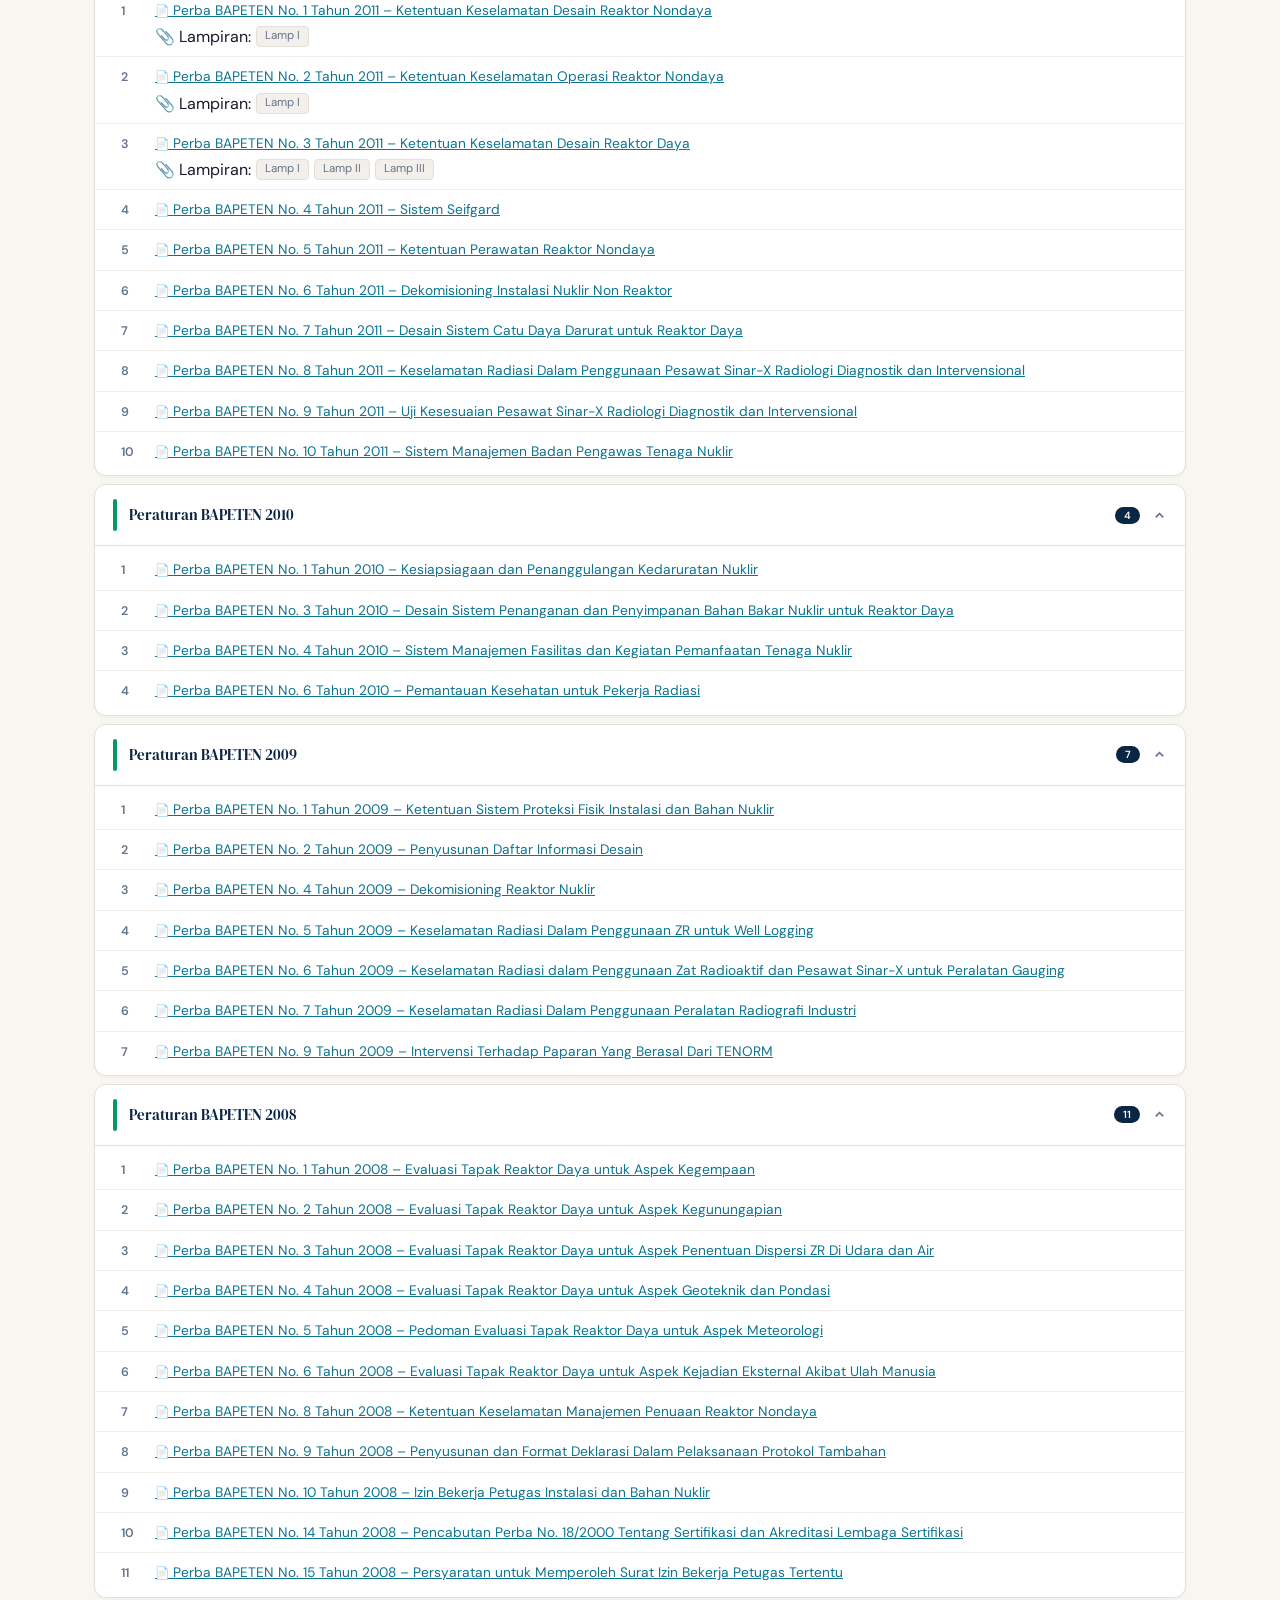
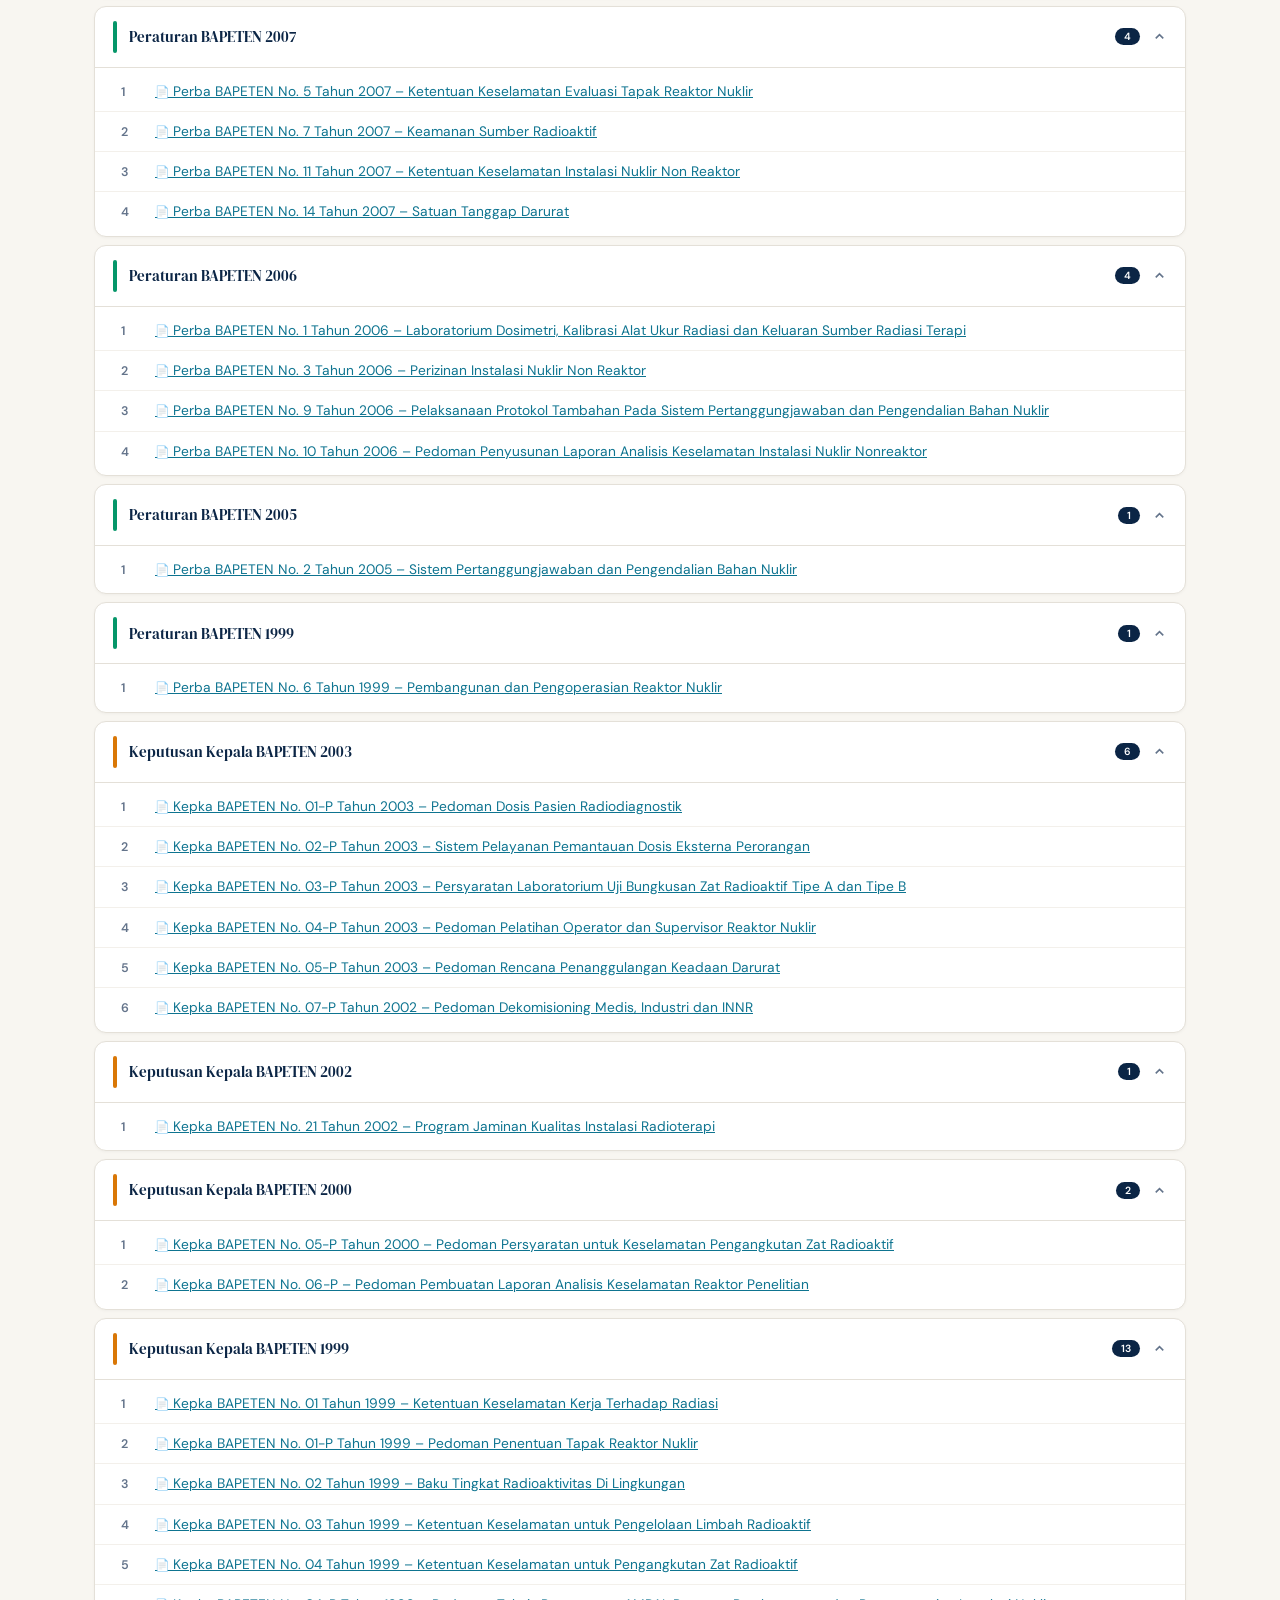
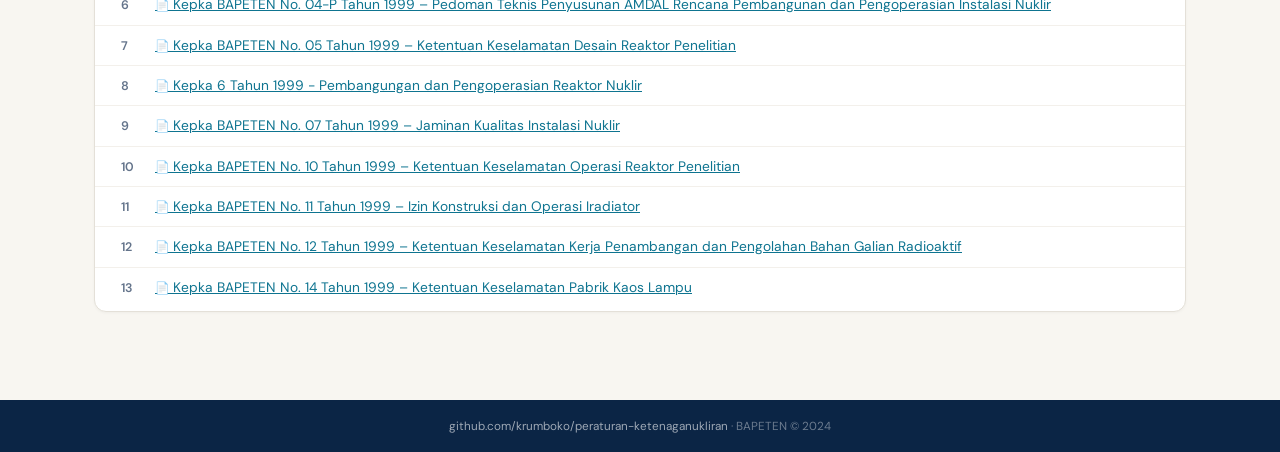
==== commit e36a72a6: "Add files via upload" ====
--- a/index.html
+++ b/index.html
@@ -148,7 +148,7 @@
     </svg>
     <div class="header-text">
       <h1>Peraturan <em>Ketenaganukliran</em></h1>
-      <p>Peraturan yang dikeluarkan oleh Badan Pengawas Tenaga Nuklir (Bapeten) dan peraturan terkait lain·</p>
+      <p>Badan Pengawas Tenaga Nuklir · BAPETEN · Versi 3.0</p>
     </div>
     <div class="header-stats">
       <div class="page-btn-wrap">
@@ -414,7 +414,7 @@
 let KAMUS_INDEX = {};
 async function loadKamus() {
   try {
-    const res = await fetch('kamus_istilah.json');
+    const res = await fetch('kamus_istilah.json?v=2');
     KAMUS = await res.json();
     buildKamusIndex(KAMUS);
     buildAlphaNav();
@@ -432,7 +432,8 @@
 }
 function buildAlphaNav() {
   const huruf = ['all', ...'ABCDEFGHIJKLMNOPQRSTUVWXYZ'];
-  const tersedia = new Set(KAMUS.map(k => k.istilah[0].toUpperCase()));
+  <!--const tersedia = new Set(KAMUS.map(k => k.istilah[0].toUpperCase()));-->
+  const tersedia = new Set(KAMUS.map(k => k.istilah.trim().charAt(0).toUpperCase()));
   const wrap = document.getElementById('alphNav');
   wrap.innerHTML = huruf.map(h => {
     const disabled = h !== 'all' && !tersedia.has(h) ? ' disabled' : '';
@@ -449,11 +450,20 @@
 
 
 function renderKamus() {
+  console.log("TOTAL DATA:", KAMUS.length);
+  KAMUS.forEach(d => {
+    const first = d.istilah.trim()[0];
+    if (!/[A-Za-z]/.test(first)) {
+      console.log("TIDAK MASUK FILTER:", d.istilah);
+    }
+  });
   const q = (document.getElementById('kamusQ')?.value || '').toLowerCase().trim();
+  
   let list = KAMUS;
 
   if (activeAlpha !== 'all') {
-    list = list.filter(k => k.istilah[0].toUpperCase() === activeAlpha);
+    <!--list = list.filter(k => k.istilah[0].toUpperCase() === activeAlpha);-->
+    list = list.filter(k => k.istilah.trim().charAt(0).toUpperCase() === activeAlpha);
   }
 
   if (q) {
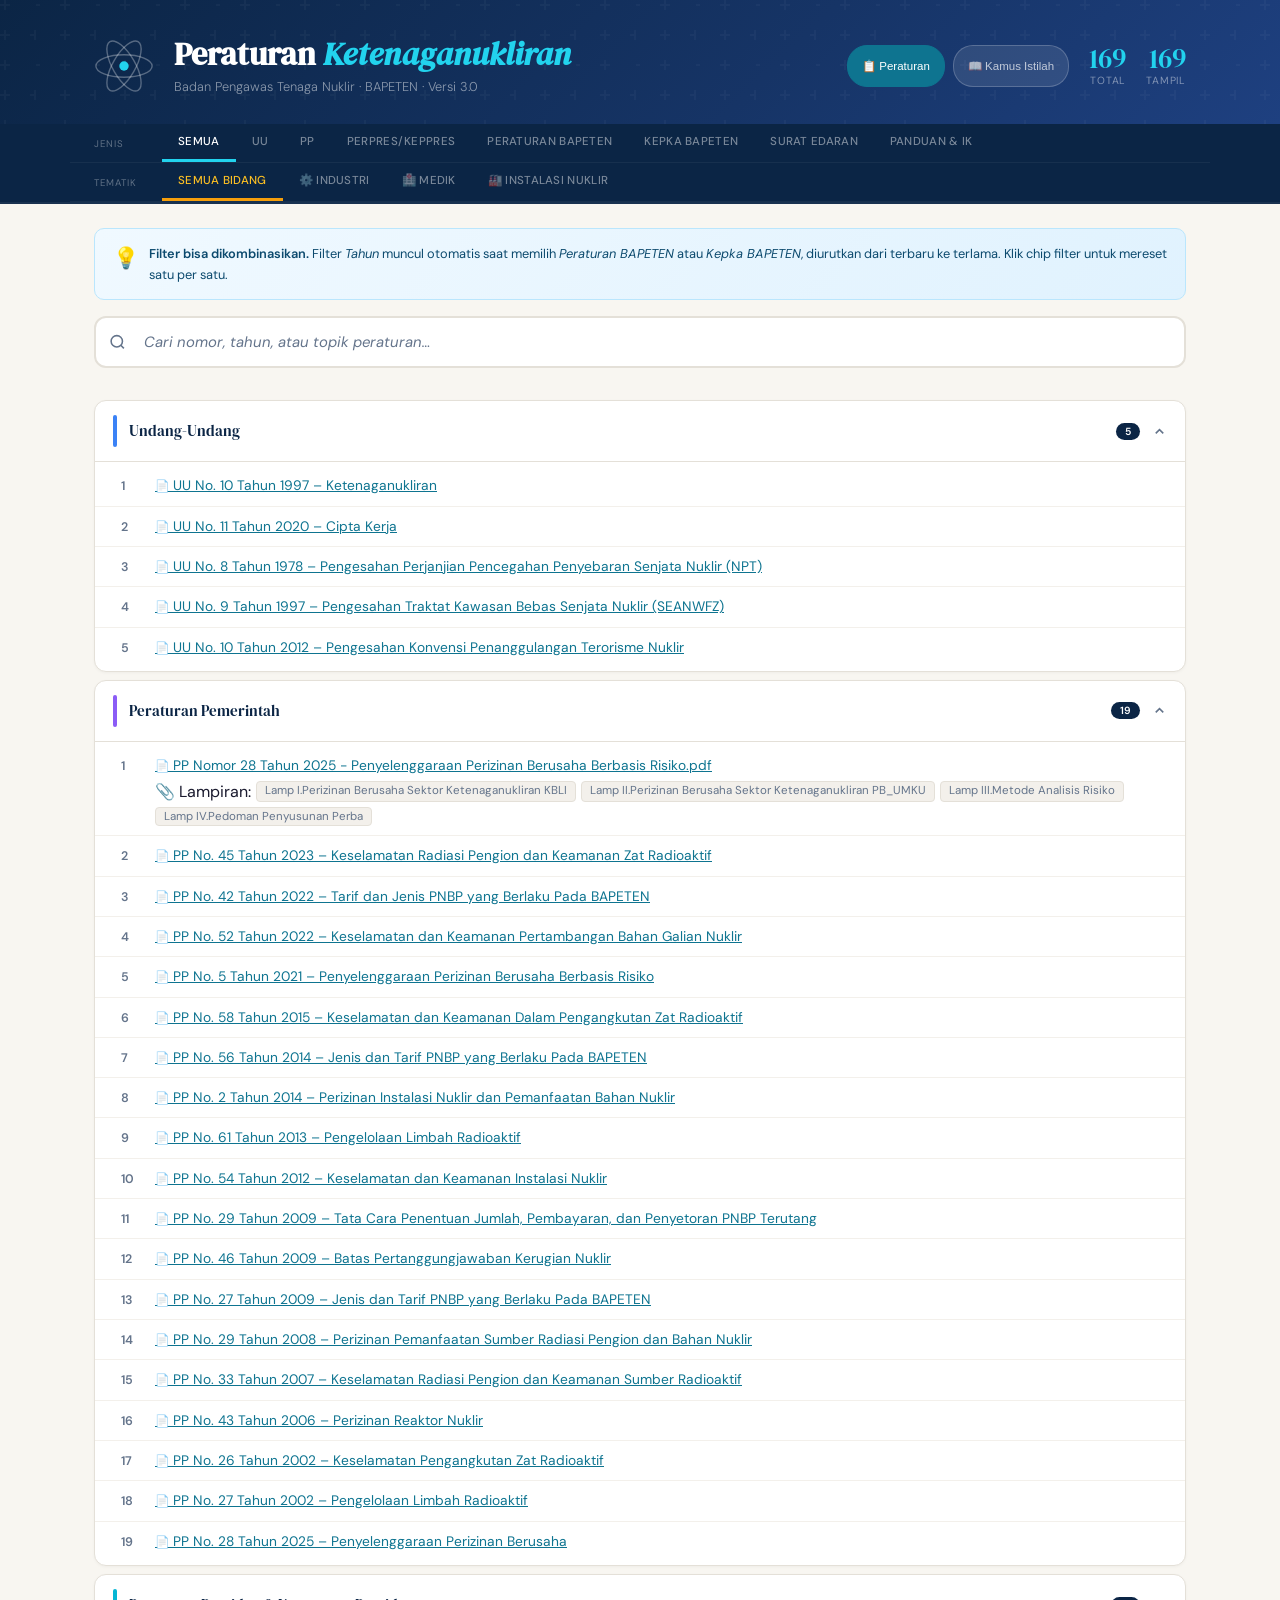
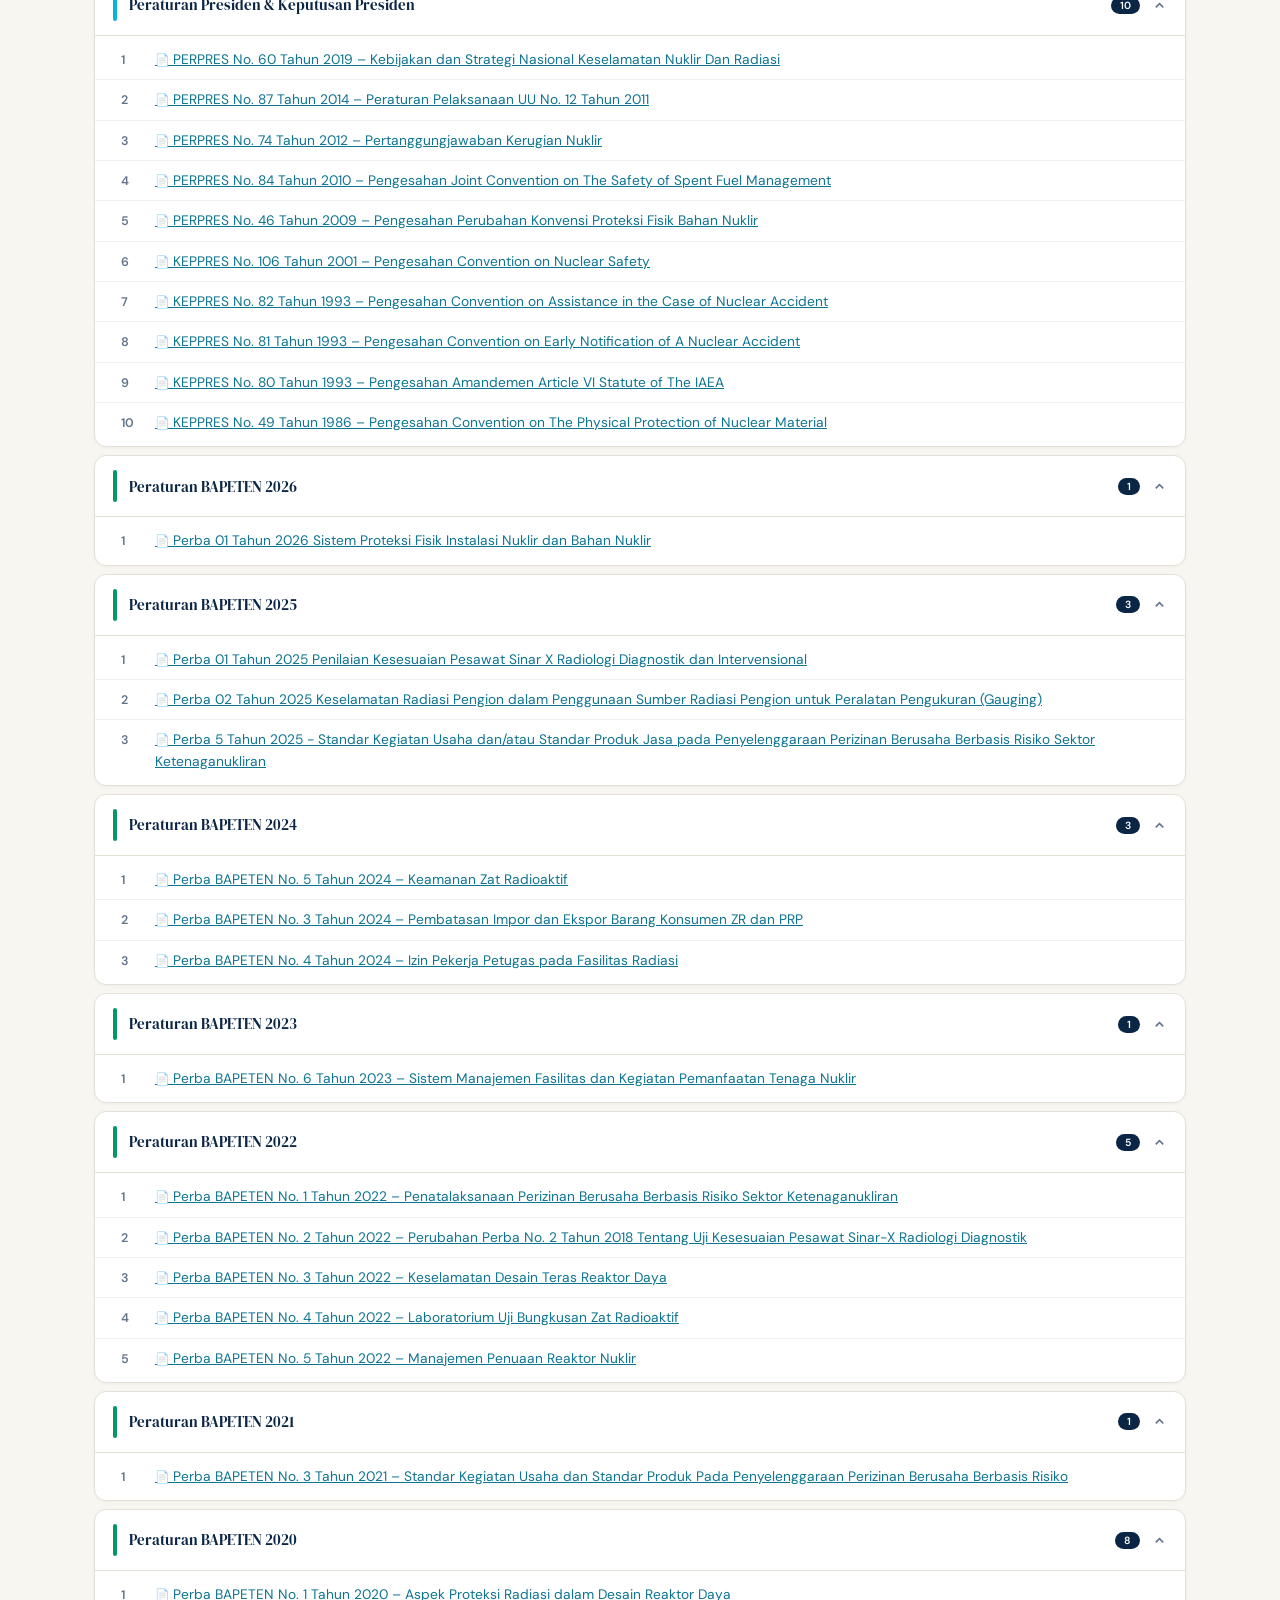
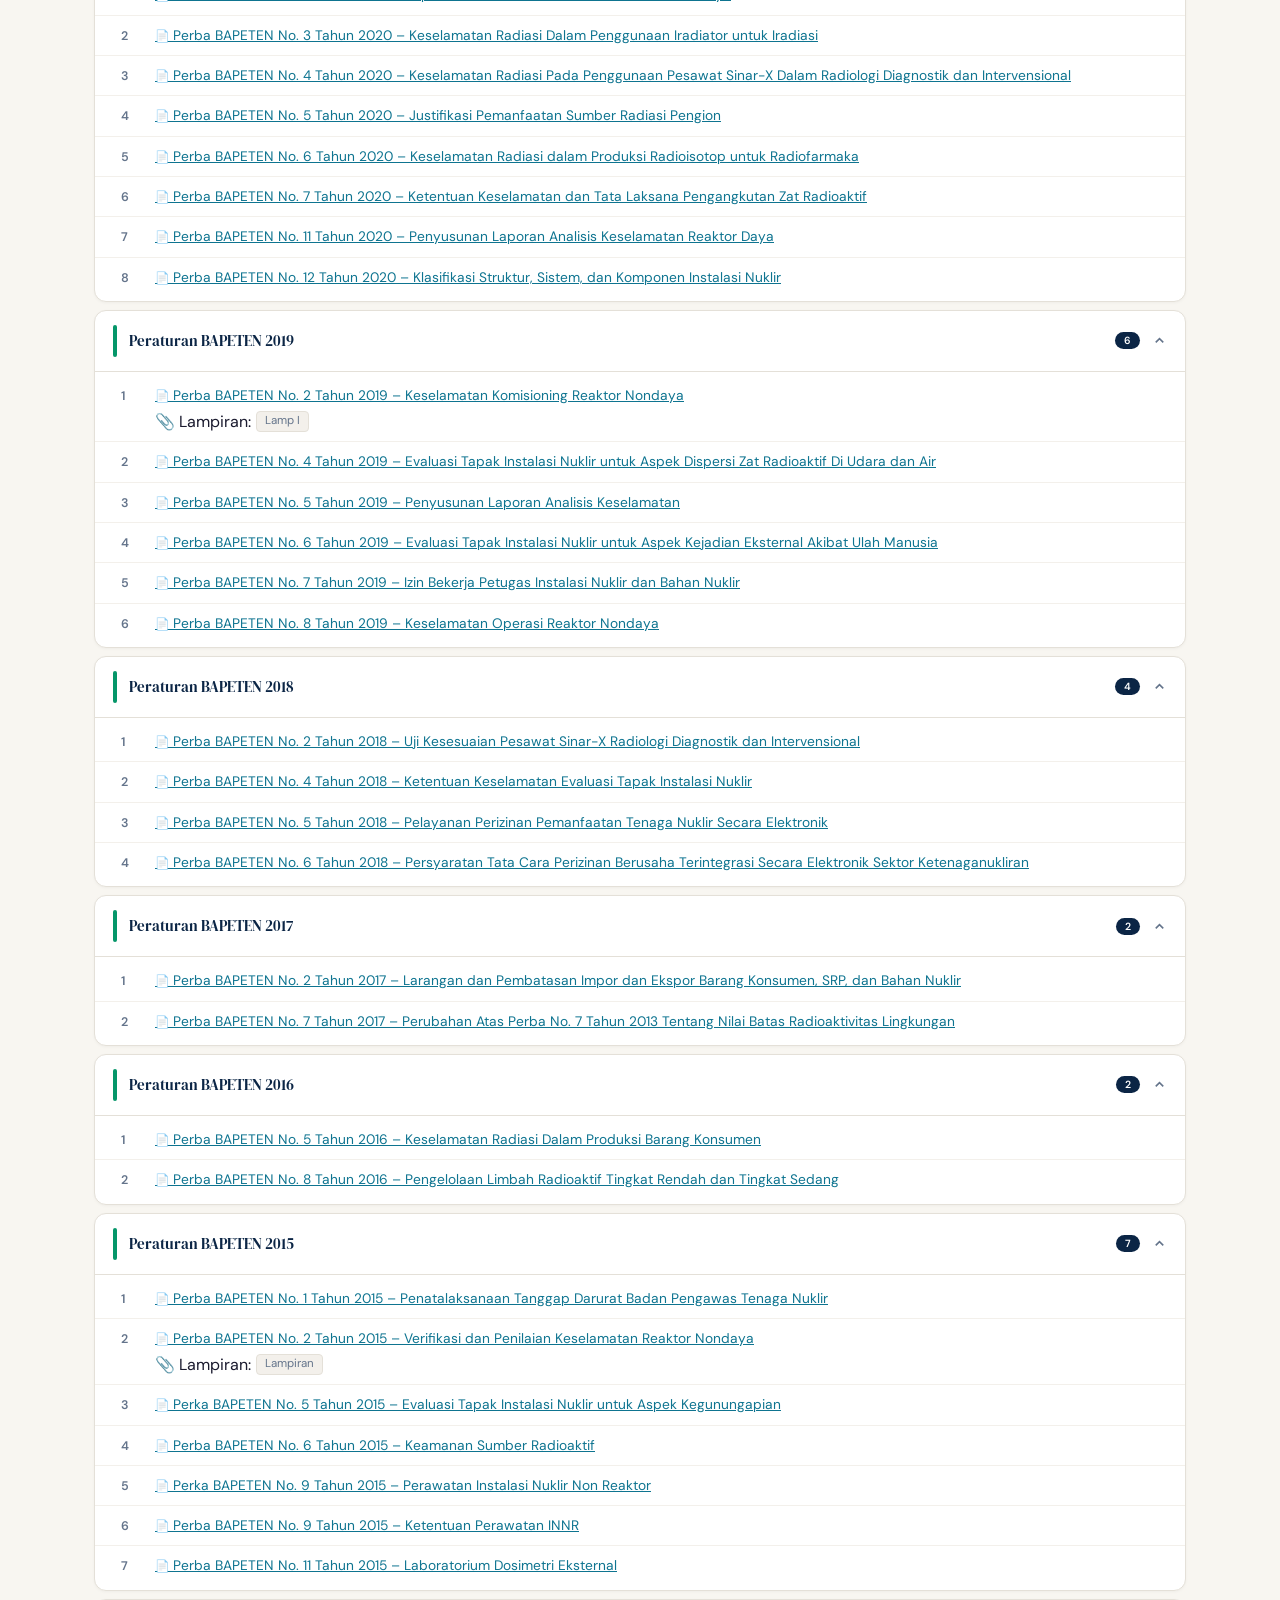
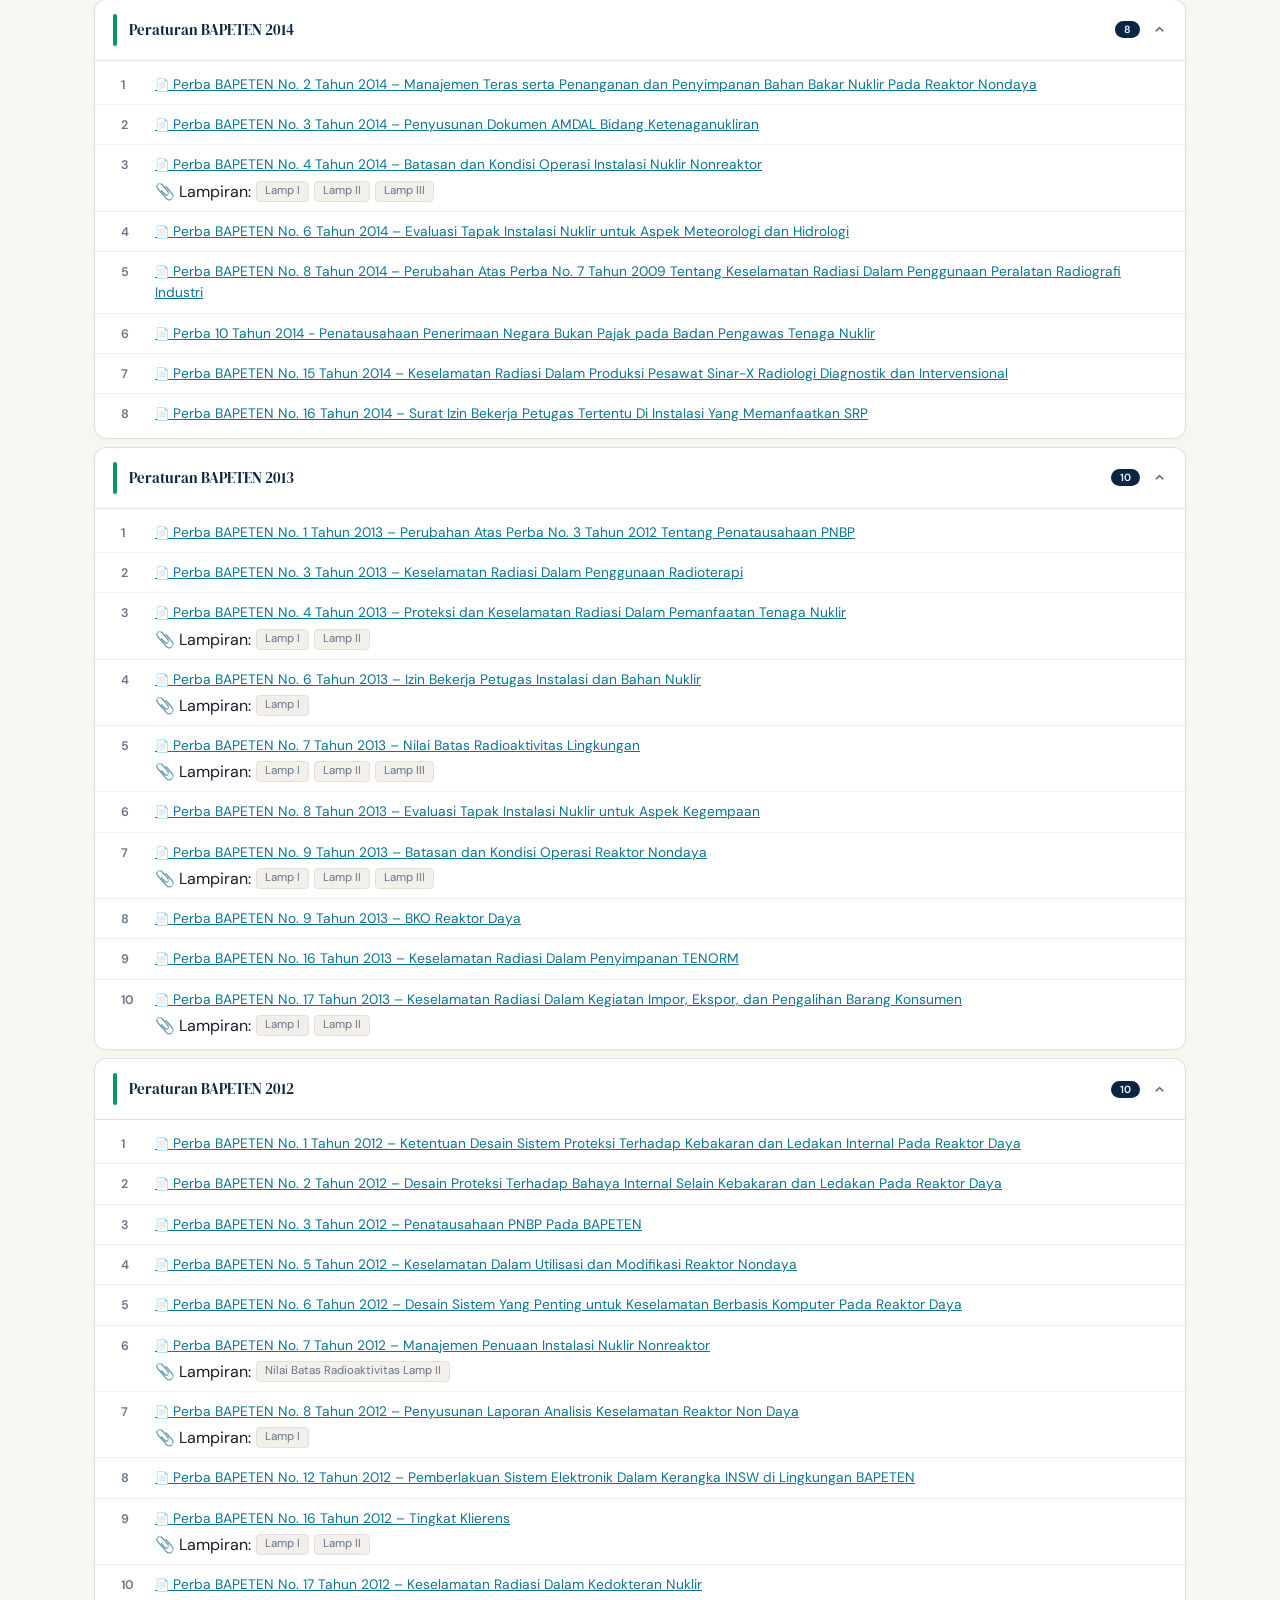
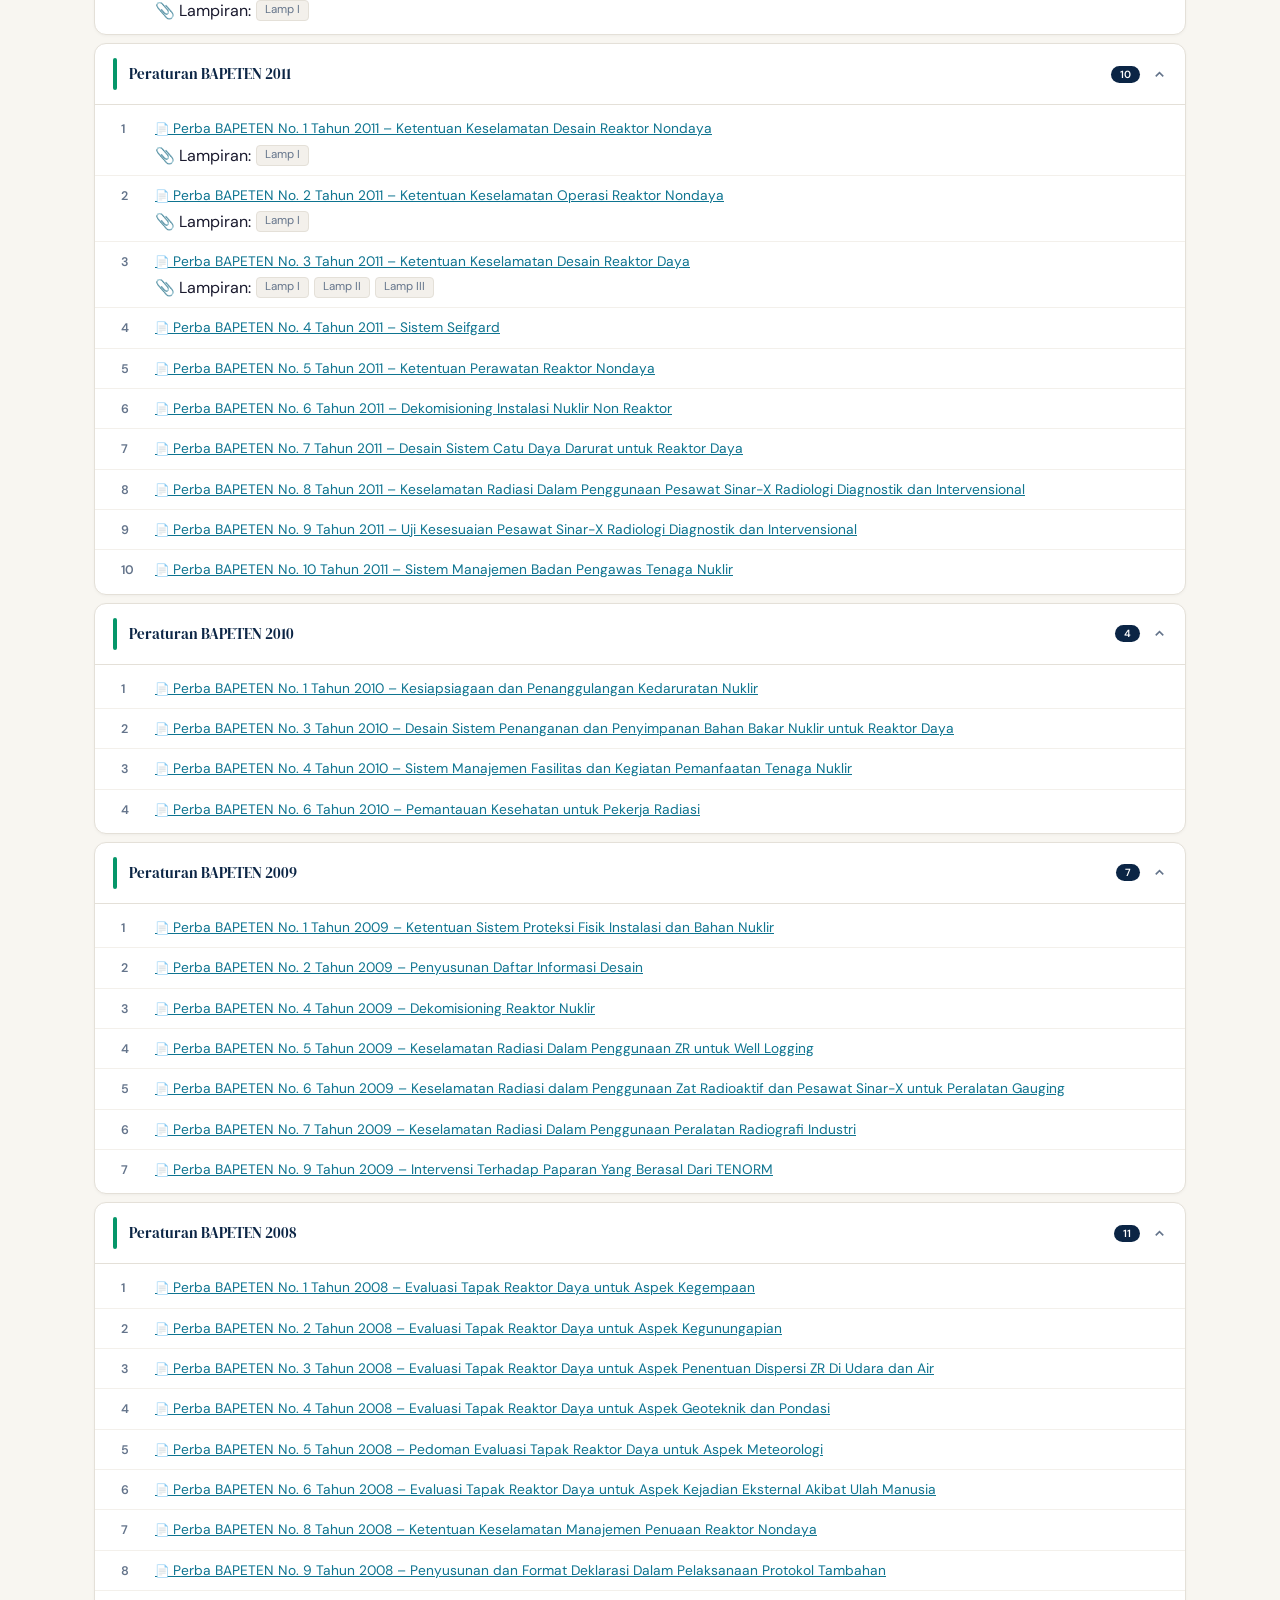
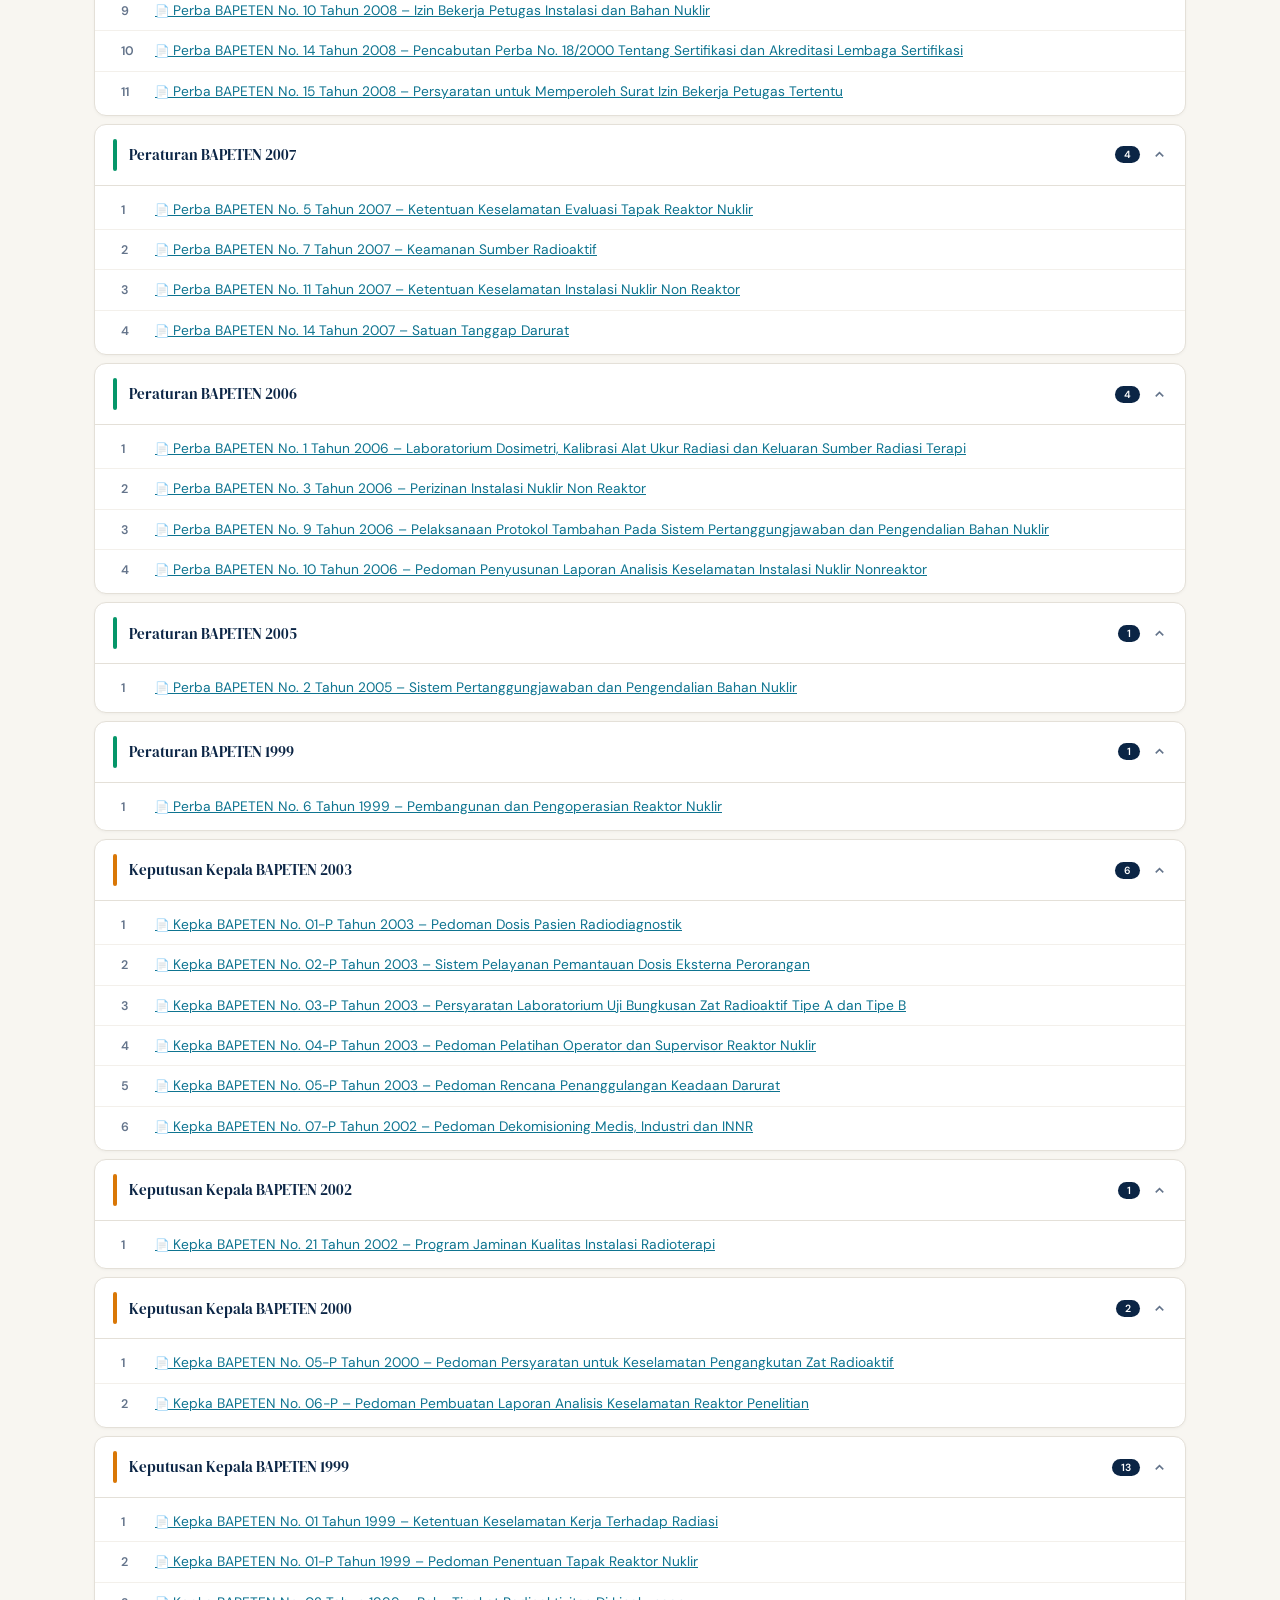
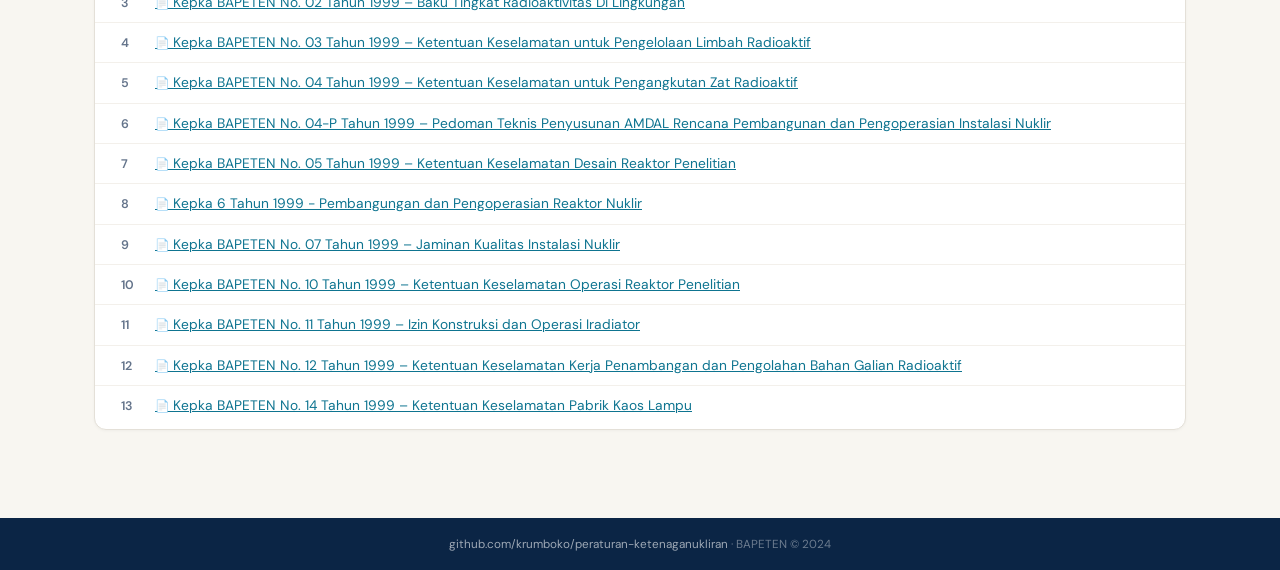
==== commit 0d4f8fc8: "Update index.html" ====
--- a/index.html
+++ b/index.html
@@ -231,7 +231,7 @@
   <a href="https://github.com/krumboko/peraturan-ketenaganukliran" target="_blank">github.com/krumboko/peraturan-ketenaganukliran</a> · BAPETEN © 2024
 </footer>
 
-<script src="data.js"></script>
+<script src="data.js?v=2026-04-21"></script>
 <script>
 const BASE = 'dokumen/';
 const STRIPE = {uu:'stripe-uu',pp:'stripe-pp',perpres:'stripe-perpres',perka:'stripe-perka',kepka:'stripe-kepka',se:'stripe-se',panduan:'stripe-panduan'};
@@ -414,7 +414,7 @@
 let KAMUS_INDEX = {};
 async function loadKamus() {
   try {
-    const res = await fetch('kamus_istilah.json?v=2');
+    const res = await fetch('kamus_istilah.json?v=3');
     KAMUS = await res.json();
     buildKamusIndex(KAMUS);
     buildAlphaNav();
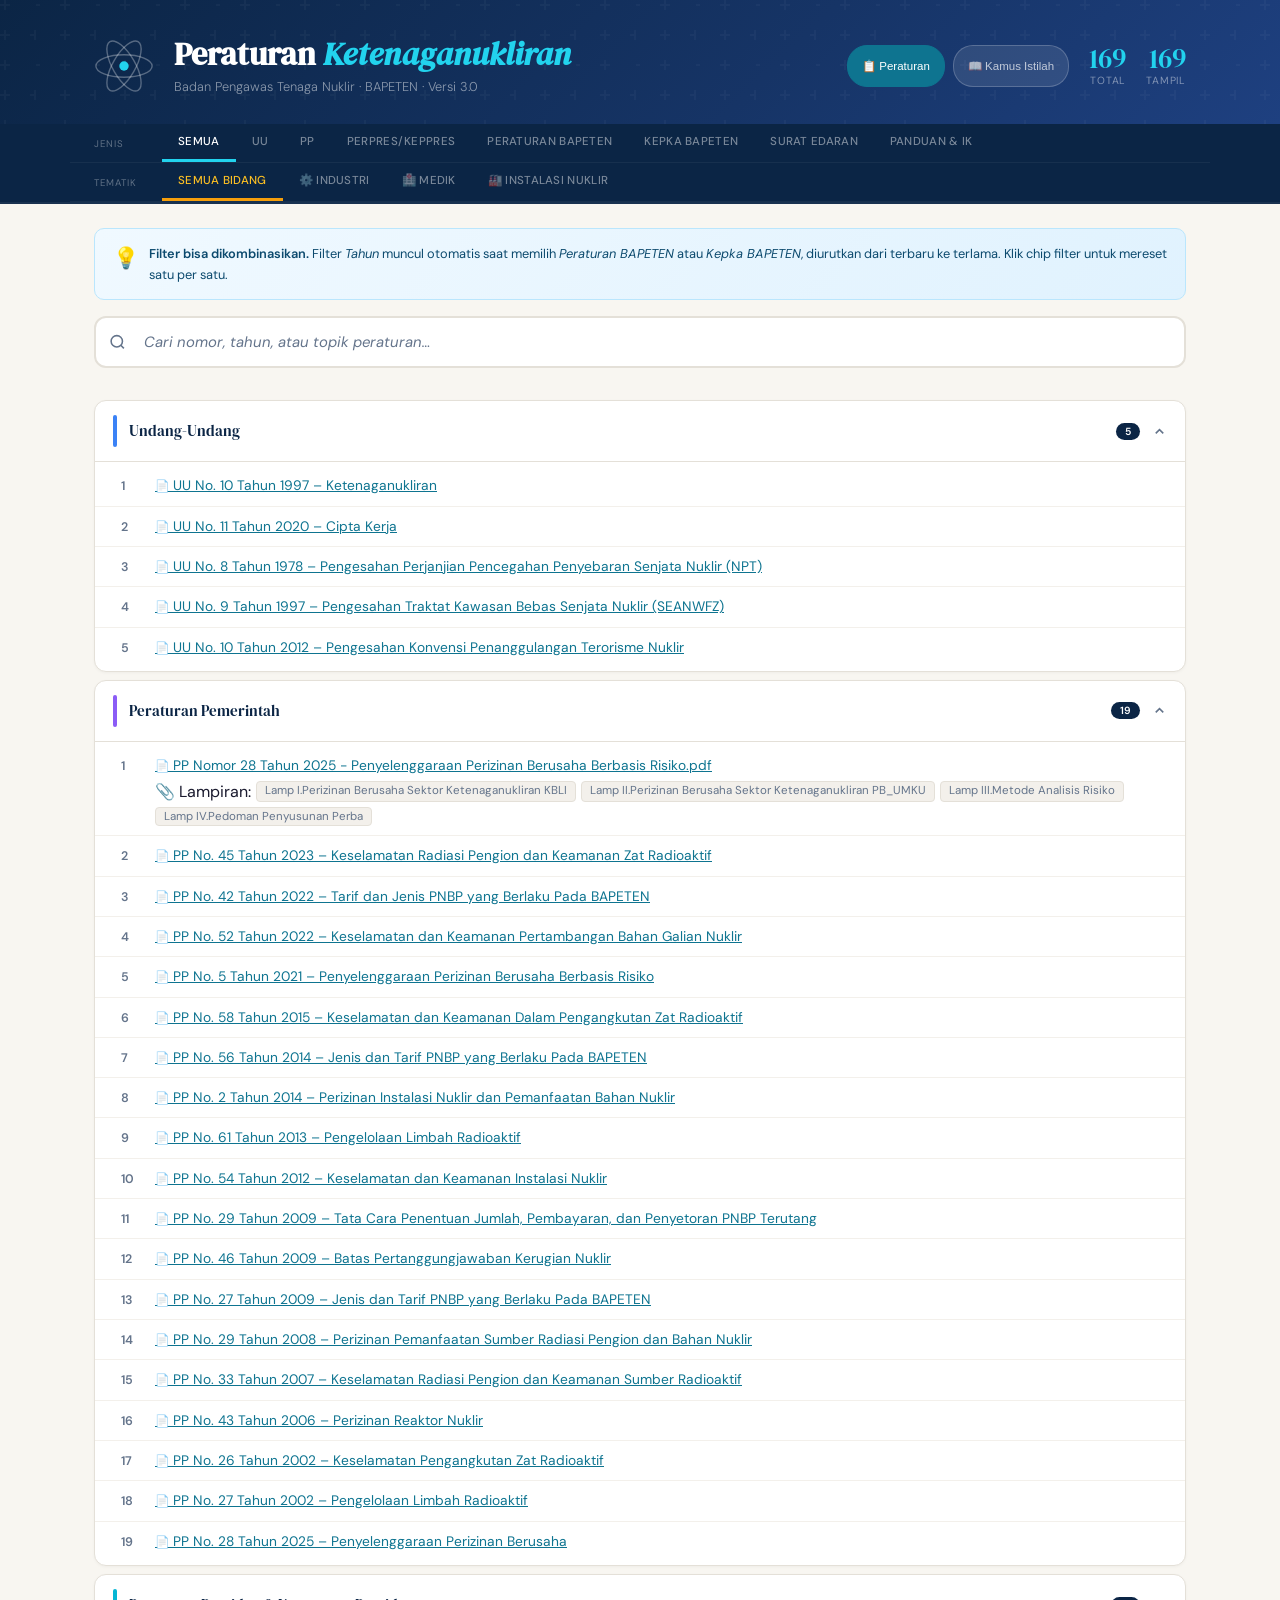
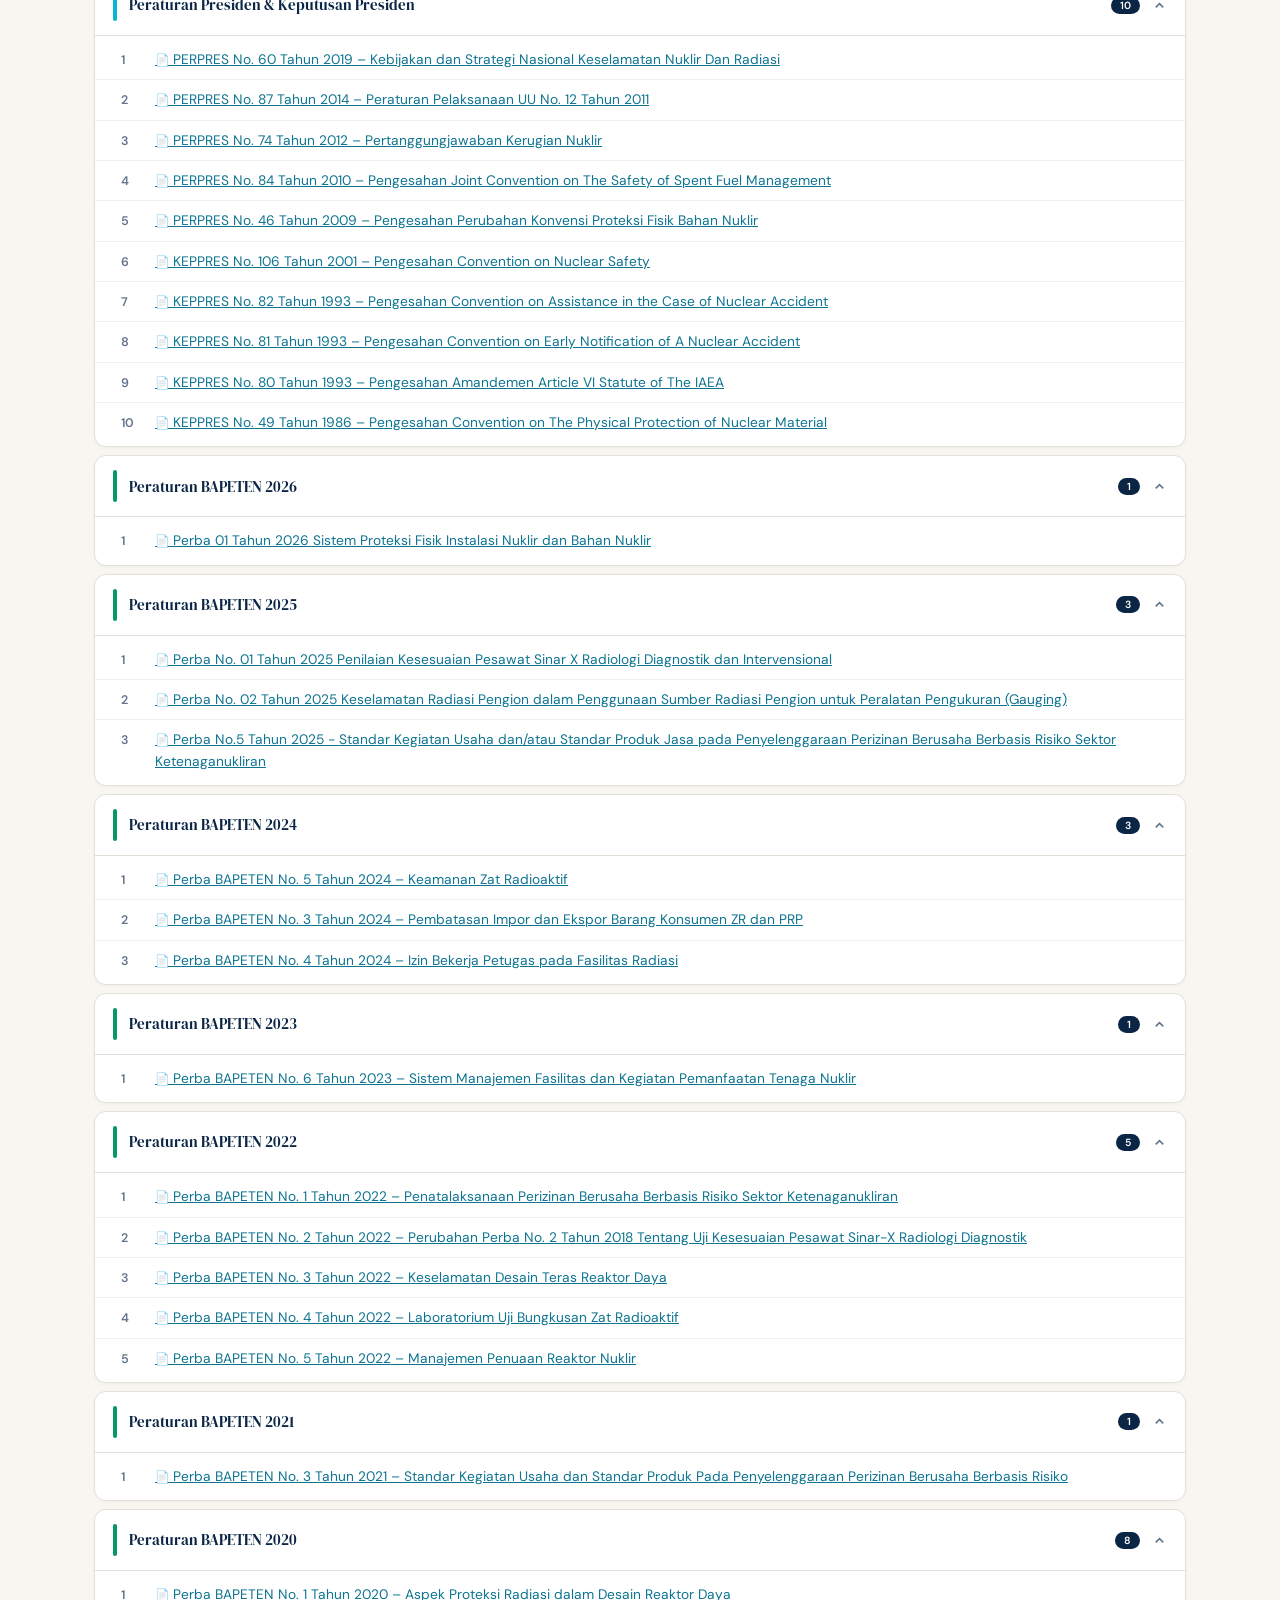
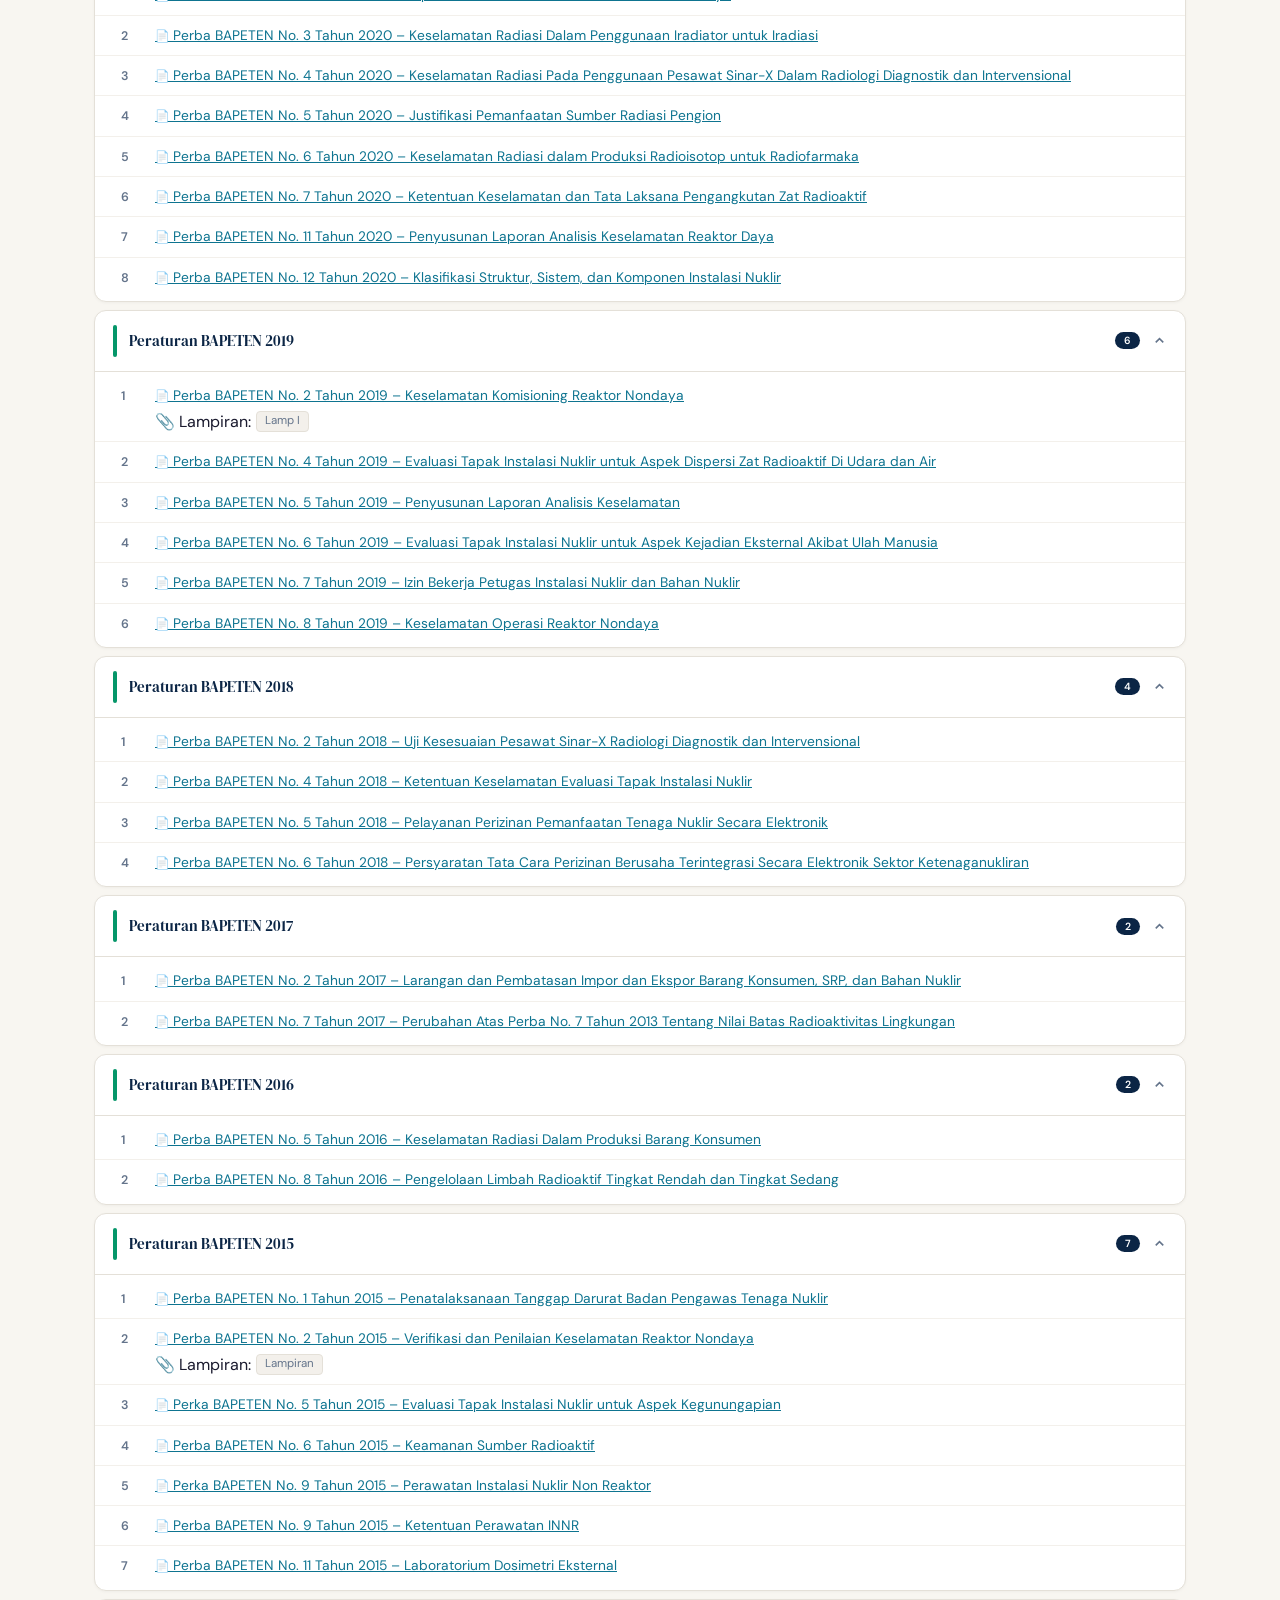
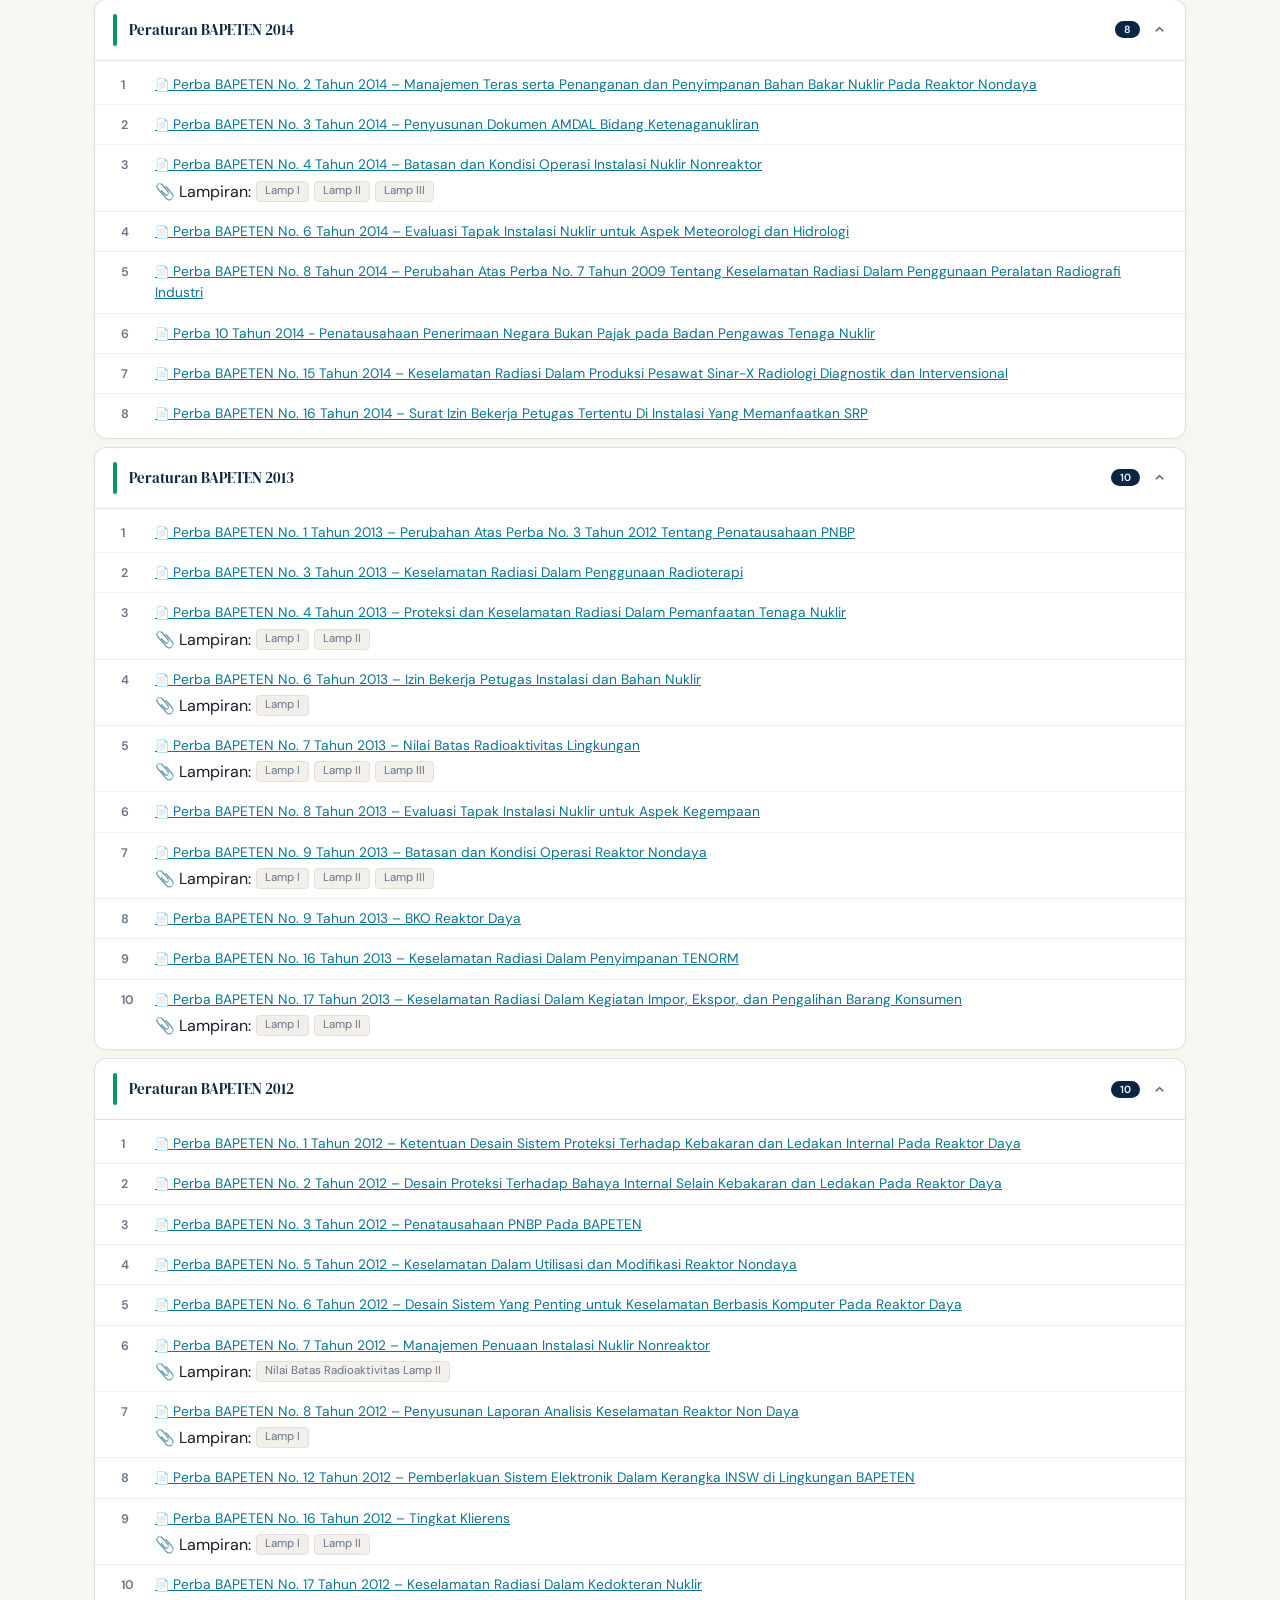
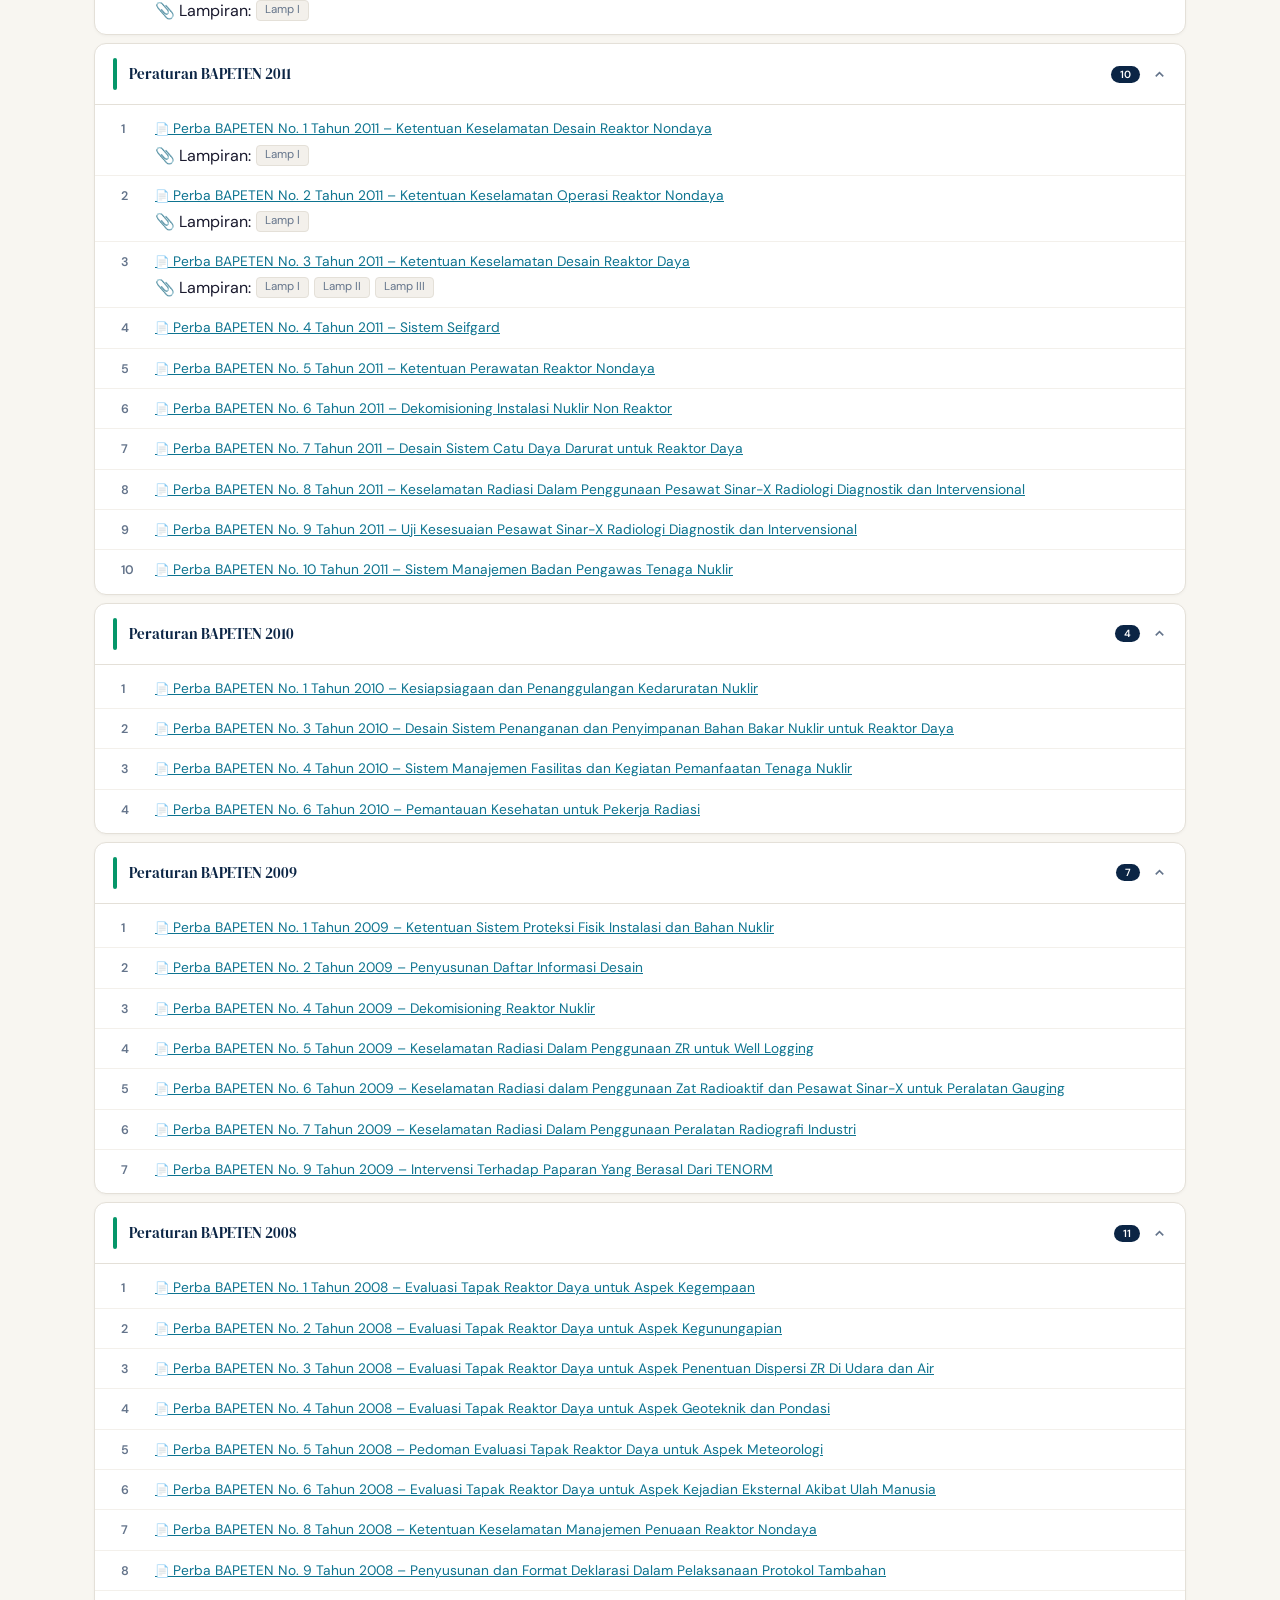
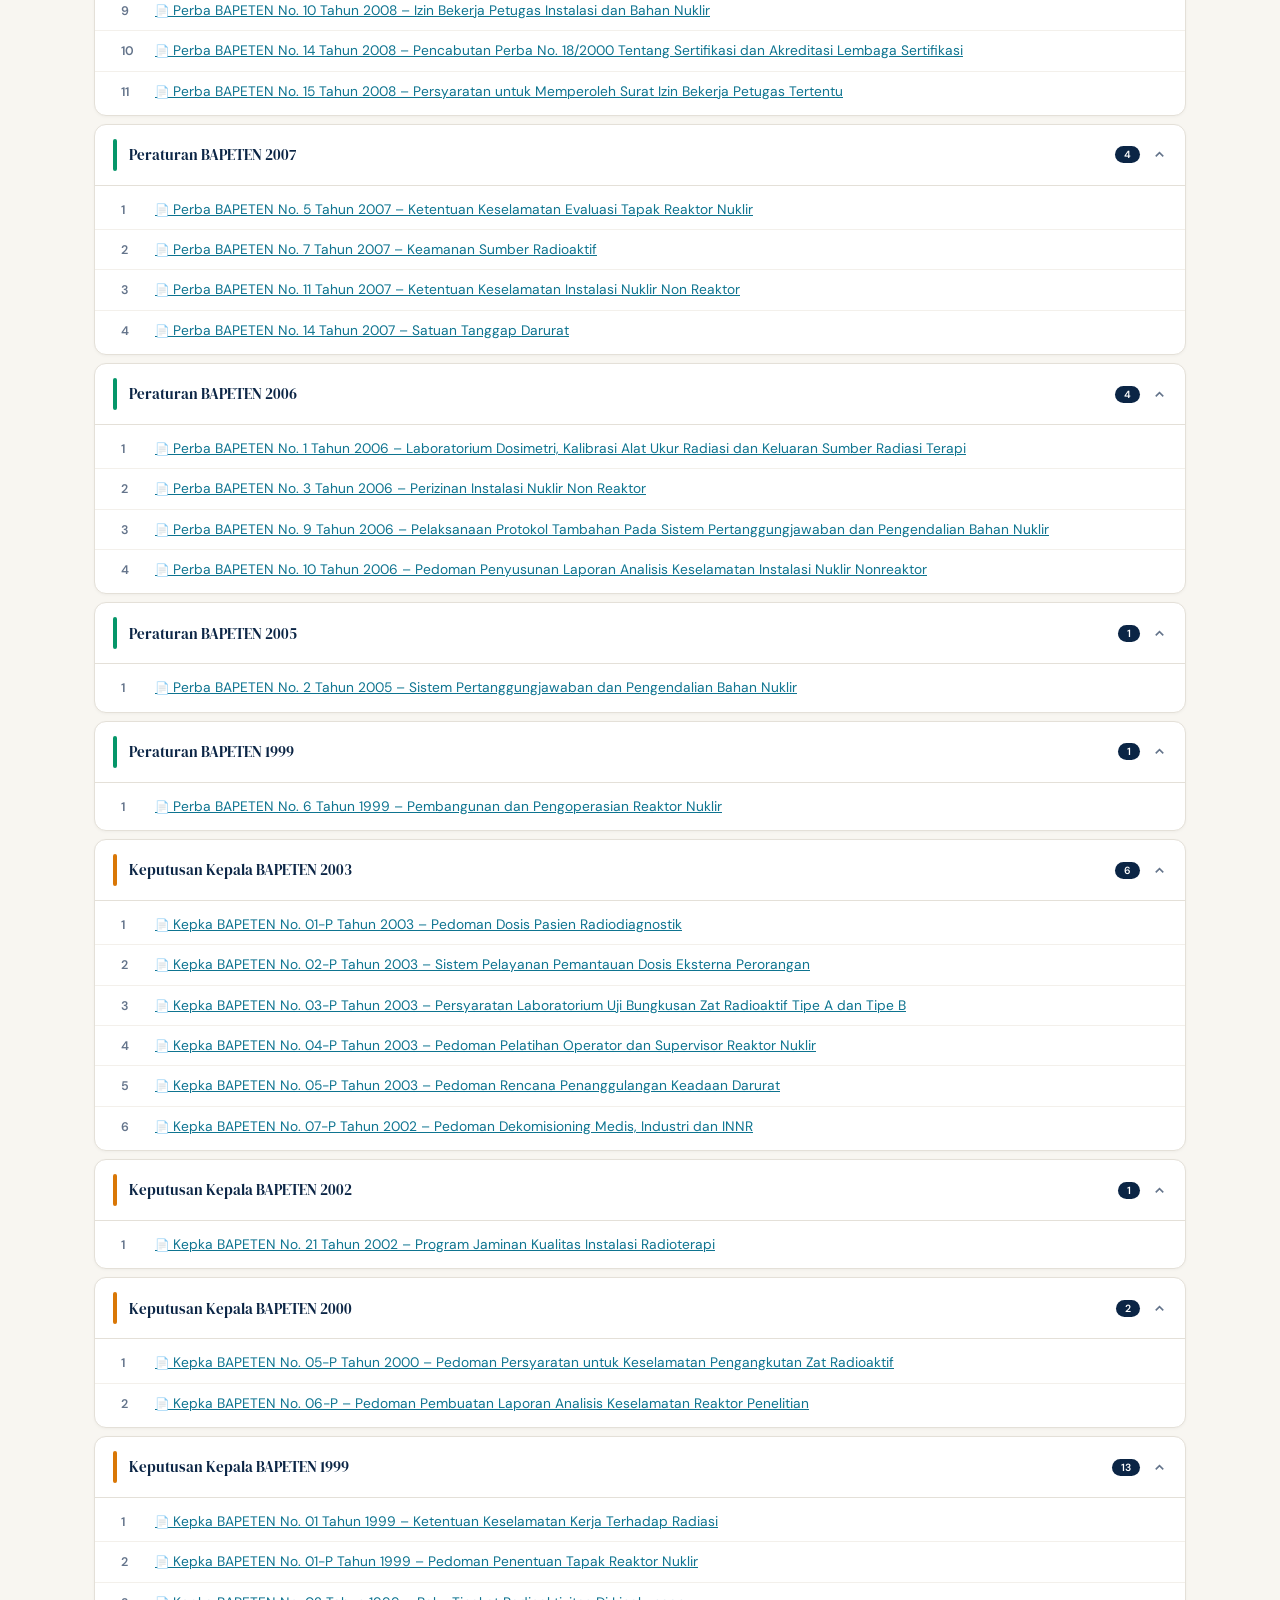
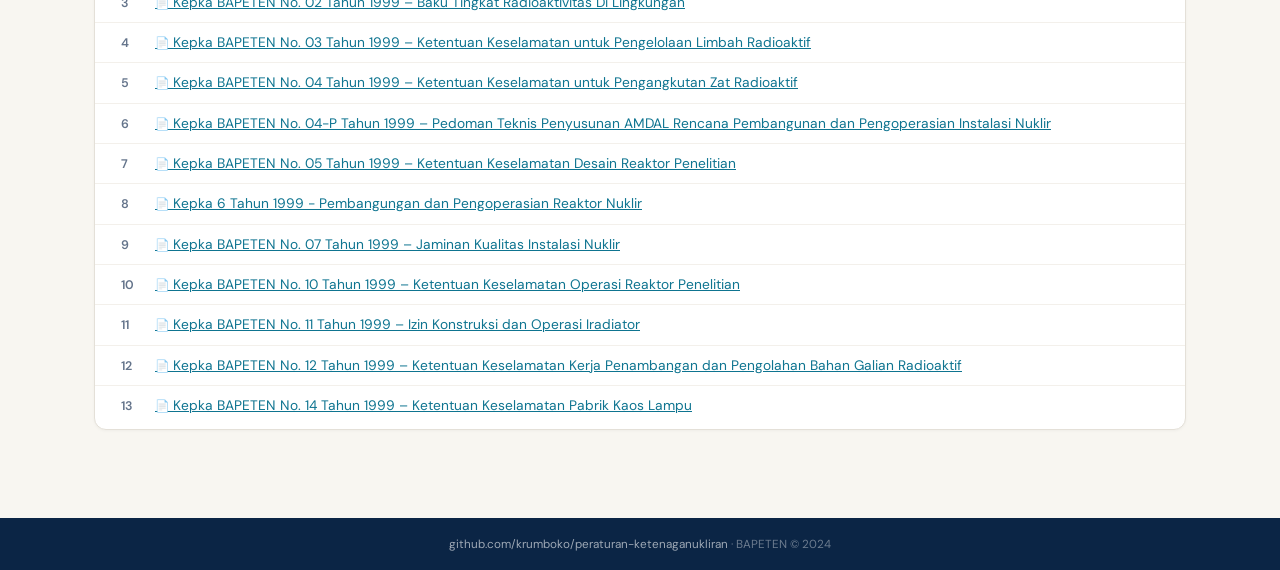
==== commit d4729dc4: "Update script source version in index.html Updated script source version from v2 to v3." ====
--- a/index.html
+++ b/index.html
@@ -231,7 +231,7 @@
   <a href="https://github.com/krumboko/peraturan-ketenaganukliran" target="_blank">github.com/krumboko/peraturan-ketenaganukliran</a> · BAPETEN © 2024
 </footer>
 
-<script src="data.js?v=2026-04-21"></script>
+<script src="data.js?v=3"></script>
 <script>
 const BASE = 'dokumen/';
 const STRIPE = {uu:'stripe-uu',pp:'stripe-pp',perpres:'stripe-perpres',perka:'stripe-perka',kepka:'stripe-kepka',se:'stripe-se',panduan:'stripe-panduan'};
